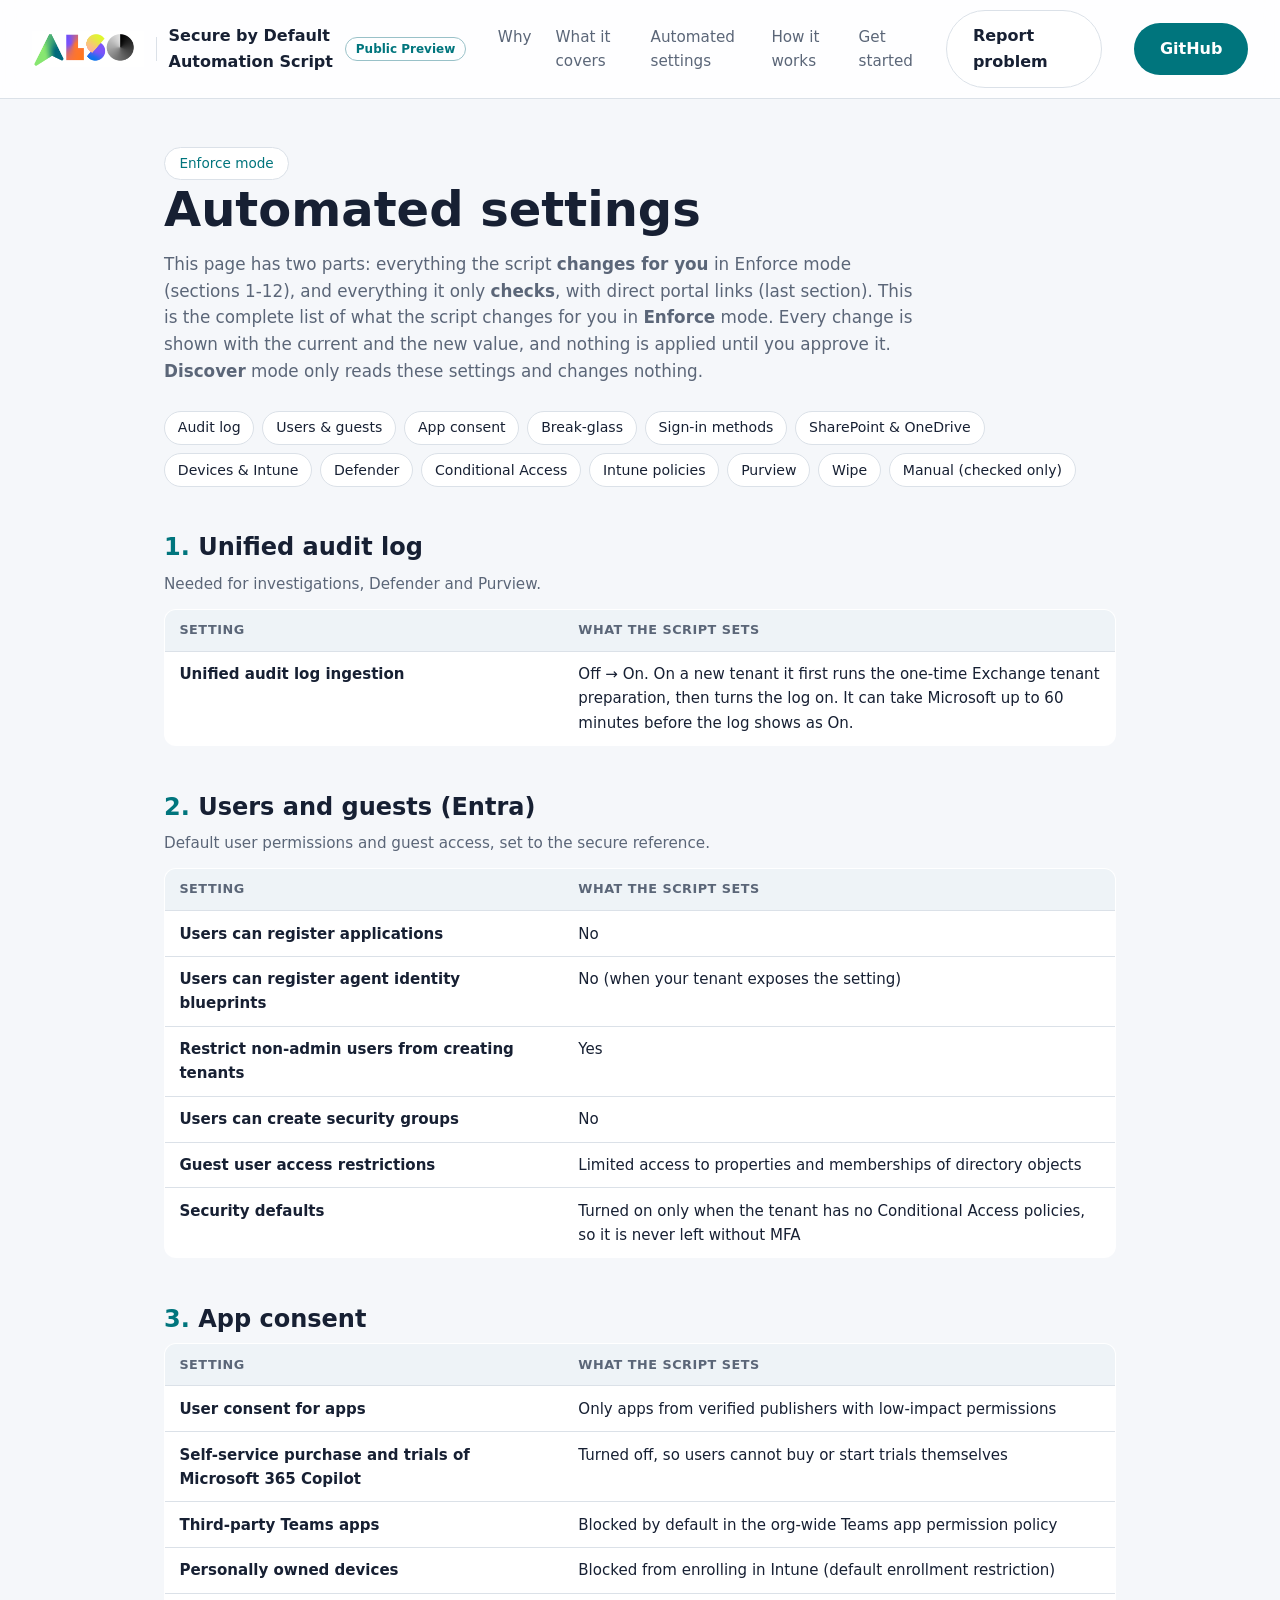
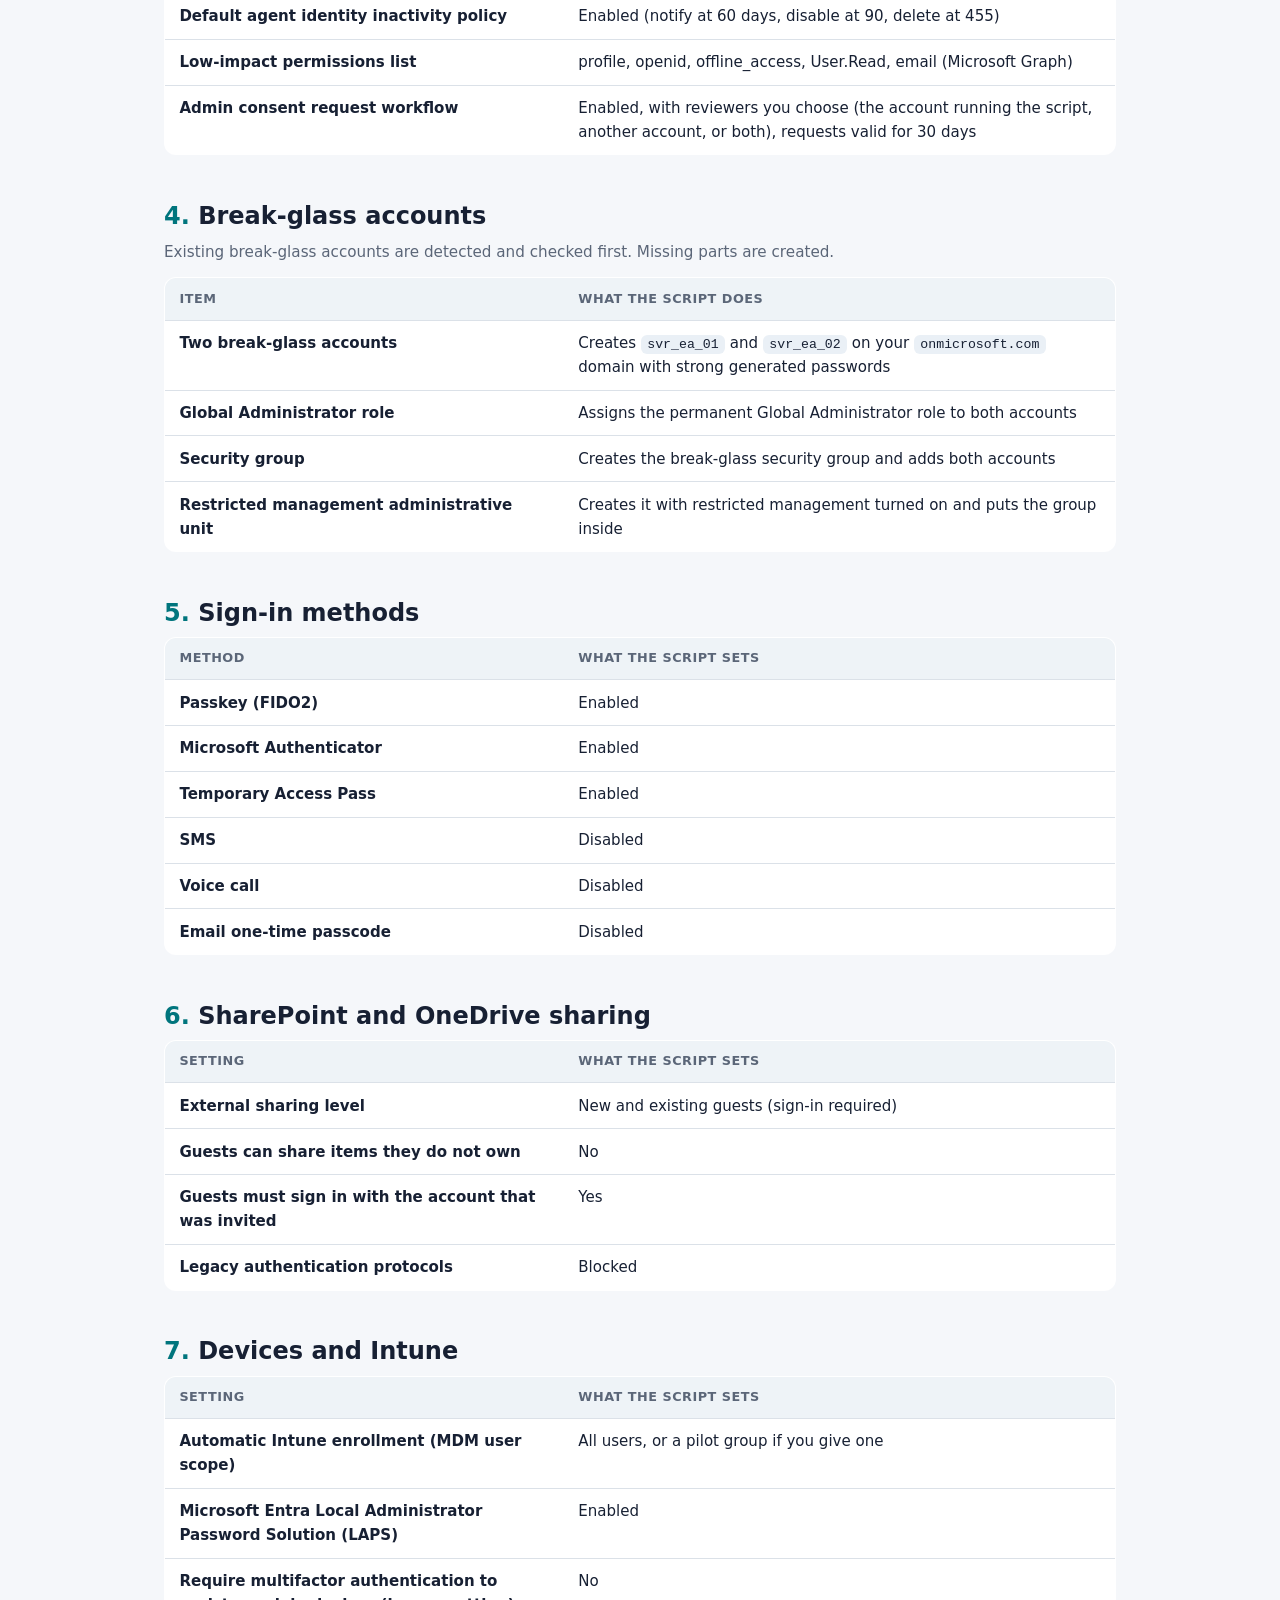
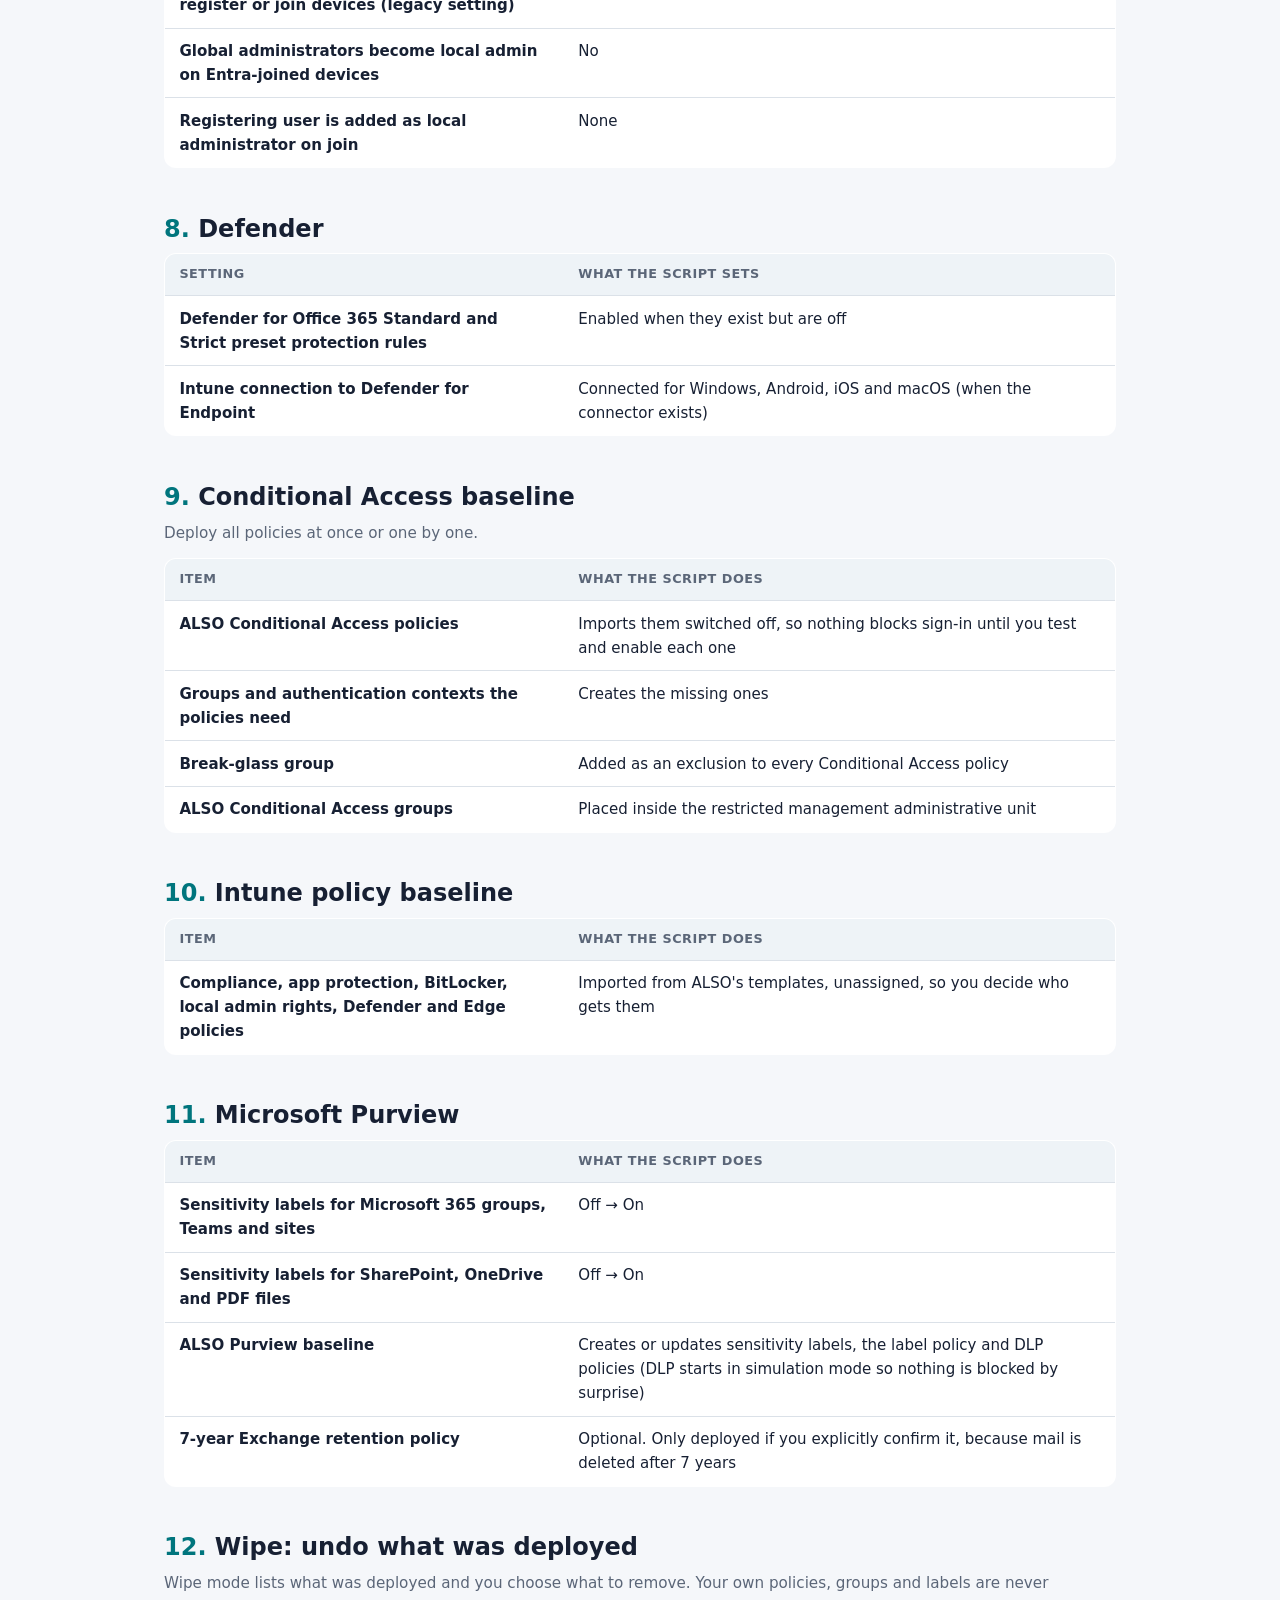
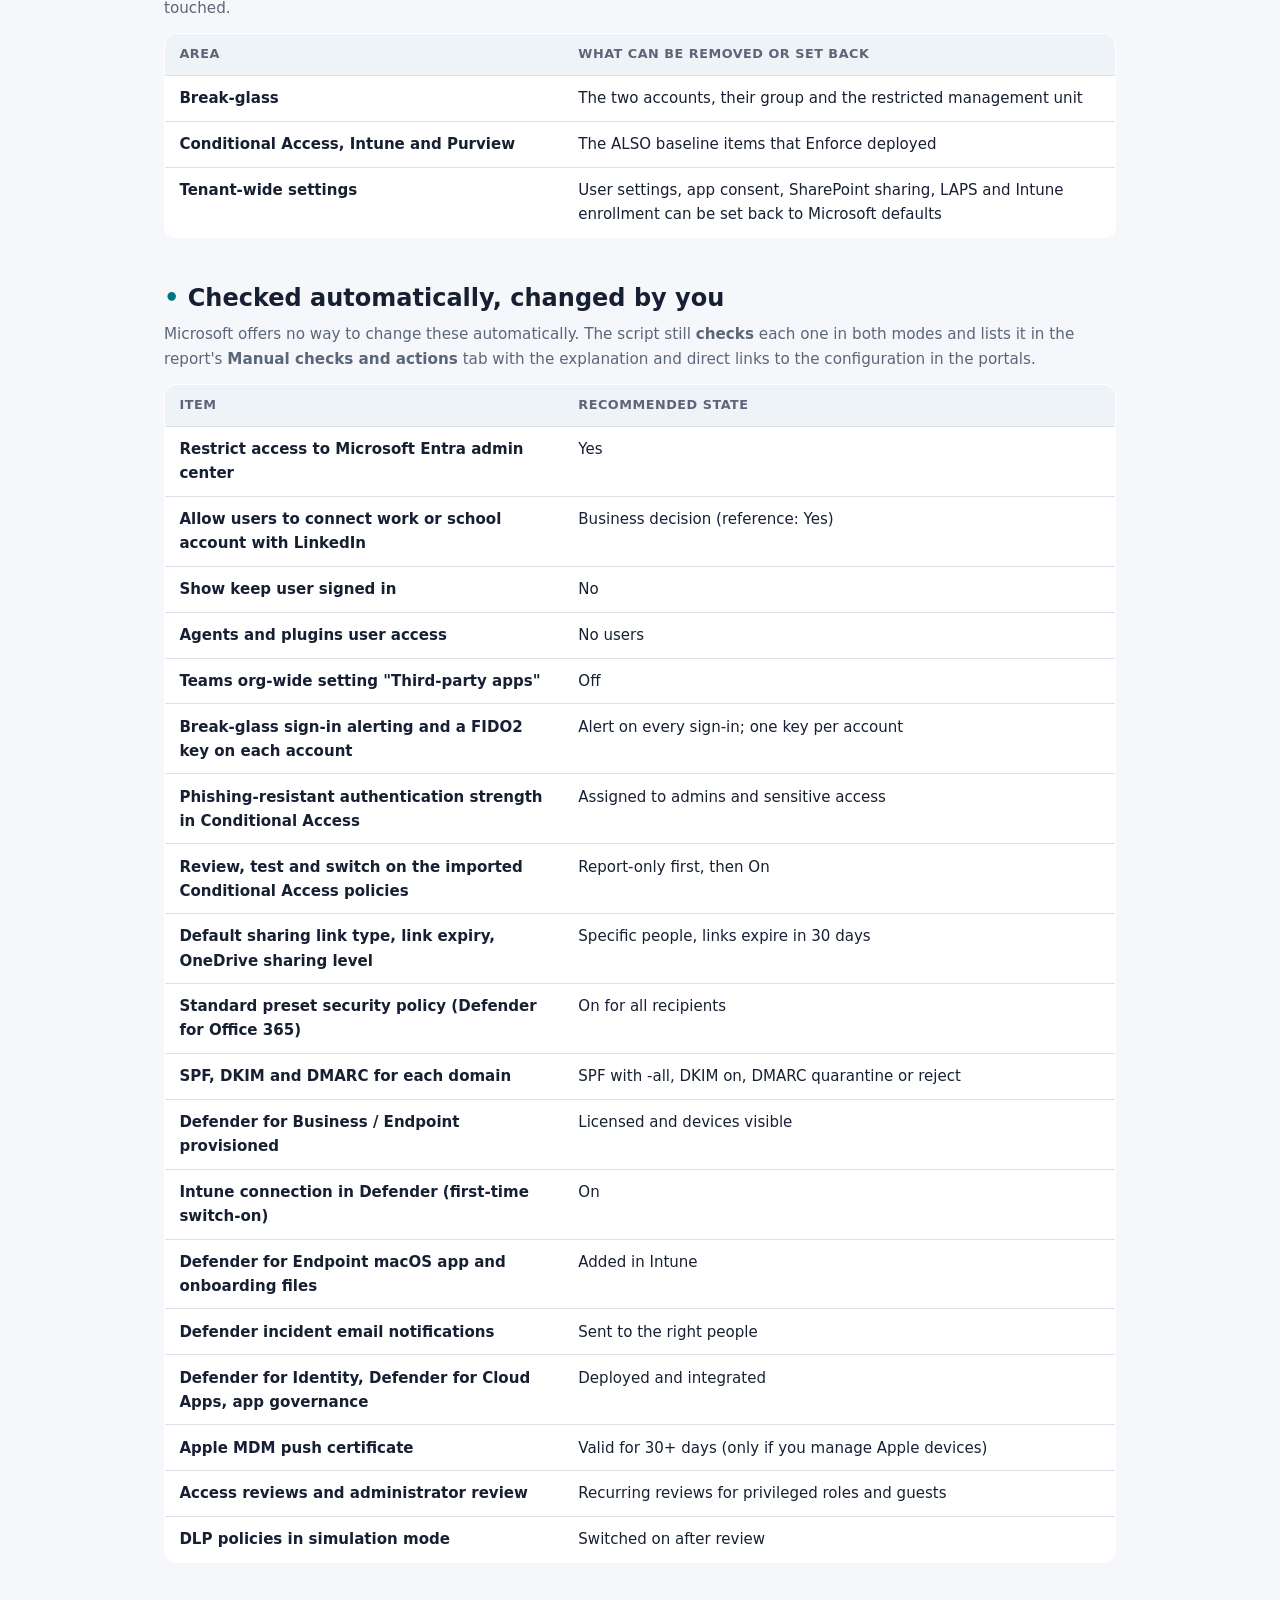
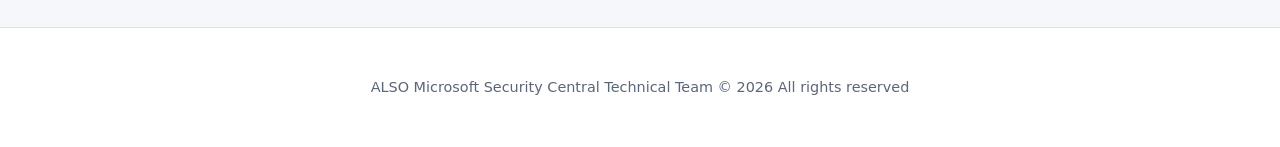
==== docs/automated-settings.html @ 9024fc21 "Add issue templates and Report problem button Co-authored-by: Copilot App <223556219+Copilot@users.n" ====
<!doctype html>
<html lang="en">
<head>
<meta charset="utf-8">
<meta name="viewport" content="width=device-width,initial-scale=1">
<title>Automated settings - ALSO Secure by Default</title>
<meta name="description" content="Every tenant setting that ALSO Secure by Default checks and changes automatically in Enforce mode.">
<link rel="stylesheet" href="style.css">
<style>
.page{max-width:1000px;margin:auto;padding:3rem 1.5rem 4rem}
.page h1{font-size:clamp(2rem,4.5vw,3rem);margin:.2rem 0 .6rem}
.page .lead{color:var(--mute);font-size:1.05rem;max-width:760px}
.toc{display:flex;flex-wrap:wrap;gap:.5rem;margin:1.6rem 0 2.4rem}
.toc a{padding:.3rem .8rem;border:1px solid var(--border);border-radius:999px;background:var(--surface);color:var(--text);font-size:.88rem}
.toc a:hover{border-color:var(--teal);color:var(--teal)}
.page h2{margin:2.6rem 0 .3rem;font-size:1.5rem;scroll-margin-top:90px}
.page h2 span{color:var(--teal)}
.page .note{color:var(--mute);margin:0 0 .8rem;font-size:.95rem}
table.set{width:100%;border-collapse:collapse;background:var(--surface);border:1px solid var(--border);border-radius:12px;overflow:hidden;font-size:.94rem}
table.set th,table.set td{text-align:left;padding:.65rem .9rem;border-bottom:1px solid var(--border);vertical-align:top}
table.set th{background:#eef3f7;font-size:.8rem;text-transform:uppercase;letter-spacing:.04em;color:var(--mute)}
table.set tr:last-child td{border-bottom:0}
table.set td:first-child{font-weight:600;width:42%}
.manual li{margin:.3rem 0}
@media(max-width:700px){table.set td:first-child{width:auto}}
</style>
</head>
<body>
<header>
  <a class="logo" href="index.html" aria-label="ALSO Secure by Default"><img src="also-logo.png" alt="ALSO"><span class="brand-divider"></span><span class="brand-product">Secure by Default Automation Script</span><span class="brand-preview">Public Preview</span></a>
  <nav><a href="index.html#why">Why</a><a href="index.html#covers">What it covers</a><a href="automated-settings.html">Automated settings</a><a href="index.html#how">How it works</a><a href="index.html#start">Get started</a></nav>
  <a class="btn ghost" href="https://github.com/CoC-MS/ALSO-Microsoft-Security-SecureByDefault/issues/new/choose" title="Report a problem on GitHub (sign-in required)">Report problem</a>
  <a class="btn" href="https://github.com/CoC-MS/ALSO-Microsoft-Security-SecureByDefault">GitHub</a>
</header>

<main class="page">
  <span class="pill">Enforce mode</span>
  <h1>Automated settings</h1>
  <p class="lead">This page has two parts: everything the script <b>changes for you</b> in Enforce mode (sections 1-12), and everything it only <b>checks</b>, with direct portal links (last section). This is the complete list of what the script changes for you in <b>Enforce</b> mode. Every change is shown with the current and the new value, and nothing is applied until you approve it. <b>Discover</b> mode only reads these settings and changes nothing.</p>

  <div class="toc">
    <a href="#audit">Audit log</a><a href="#identity">Users &amp; guests</a><a href="#consent">App consent</a><a href="#breakglass">Break-glass</a><a href="#signin">Sign-in methods</a><a href="#sharepoint">SharePoint &amp; OneDrive</a><a href="#devices">Devices &amp; Intune</a><a href="#defender">Defender</a><a href="#ca">Conditional Access</a><a href="#intune">Intune policies</a><a href="#purview">Purview</a><a href="#wipe">Wipe</a><a href="#manual">Manual (checked only)</a>
  </div>

  <h2 id="audit"><span>1.</span> Unified audit log</h2>
  <p class="note">Needed for investigations, Defender and Purview.</p>
  <table class="set"><tr><th>Setting</th><th>What the script sets</th></tr>
    <tr><td>Unified audit log ingestion</td><td>Off &rarr; On. On a new tenant it first runs the one-time Exchange tenant preparation, then turns the log on. It can take Microsoft up to 60 minutes before the log shows as On.</td></tr>
  </table>

  <h2 id="identity"><span>2.</span> Users and guests (Entra)</h2>
  <p class="note">Default user permissions and guest access, set to the secure reference.</p>
  <table class="set"><tr><th>Setting</th><th>What the script sets</th></tr>
    <tr><td>Users can register applications</td><td>No</td></tr>
    <tr><td>Users can register agent identity blueprints</td><td>No (when your tenant exposes the setting)</td></tr>
    <tr><td>Restrict non-admin users from creating tenants</td><td>Yes</td></tr>
    <tr><td>Users can create security groups</td><td>No</td></tr>
    <tr><td>Guest user access restrictions</td><td>Limited access to properties and memberships of directory objects</td></tr>
    <tr><td>Security defaults</td><td>Turned on only when the tenant has no Conditional Access policies, so it is never left without MFA</td></tr>
  </table>

  <h2 id="consent"><span>3.</span> App consent</h2>
  <table class="set"><tr><th>Setting</th><th>What the script sets</th></tr>
    <tr><td>User consent for apps</td><td>Only apps from verified publishers with low-impact permissions</td></tr>
    <tr><td>Self-service purchase and trials of Microsoft 365 Copilot</td><td>Turned off, so users cannot buy or start trials themselves</td></tr>
    <tr><td>Third-party Teams apps</td><td>Blocked by default in the org-wide Teams app permission policy</td></tr>
    <tr><td>Personally owned devices</td><td>Blocked from enrolling in Intune (default enrollment restriction)</td></tr>
    <tr><td>Default agent identity inactivity policy</td><td>Enabled (notify at 60 days, disable at 90, delete at 455)</td></tr>
    <tr><td>Low-impact permissions list</td><td>profile, openid, offline_access, User.Read, email (Microsoft Graph)</td></tr>
    <tr><td>Admin consent request workflow</td><td>Enabled, with reviewers you choose (the account running the script, another account, or both), requests valid for 30 days</td></tr>
  </table>

  <h2 id="breakglass"><span>4.</span> Break-glass accounts</h2>
  <p class="note">Existing break-glass accounts are detected and checked first. Missing parts are created.</p>
  <table class="set"><tr><th>Item</th><th>What the script does</th></tr>
    <tr><td>Two break-glass accounts</td><td>Creates <code>svr_ea_01</code> and <code>svr_ea_02</code> on your <code>onmicrosoft.com</code> domain with strong generated passwords</td></tr>
    <tr><td>Global Administrator role</td><td>Assigns the permanent Global Administrator role to both accounts</td></tr>
    <tr><td>Security group</td><td>Creates the break-glass security group and adds both accounts</td></tr>
    <tr><td>Restricted management administrative unit</td><td>Creates it with restricted management turned on and puts the group inside</td></tr>
  </table>

  <h2 id="signin"><span>5.</span> Sign-in methods</h2>
  <table class="set"><tr><th>Method</th><th>What the script sets</th></tr>
    <tr><td>Passkey (FIDO2)</td><td>Enabled</td></tr>
    <tr><td>Microsoft Authenticator</td><td>Enabled</td></tr>
    <tr><td>Temporary Access Pass</td><td>Enabled</td></tr>
    <tr><td>SMS</td><td>Disabled</td></tr>
    <tr><td>Voice call</td><td>Disabled</td></tr>
    <tr><td>Email one-time passcode</td><td>Disabled</td></tr>
  </table>

  <h2 id="sharepoint"><span>6.</span> SharePoint and OneDrive sharing</h2>
  <table class="set"><tr><th>Setting</th><th>What the script sets</th></tr>
    <tr><td>External sharing level</td><td>New and existing guests (sign-in required)</td></tr>
    <tr><td>Guests can share items they do not own</td><td>No</td></tr>
    <tr><td>Guests must sign in with the account that was invited</td><td>Yes</td></tr>
    <tr><td>Legacy authentication protocols</td><td>Blocked</td></tr>
  </table>

  <h2 id="devices"><span>7.</span> Devices and Intune</h2>
  <table class="set"><tr><th>Setting</th><th>What the script sets</th></tr>
    <tr><td>Automatic Intune enrollment (MDM user scope)</td><td>All users, or a pilot group if you give one</td></tr>
    <tr><td>Microsoft Entra Local Administrator Password Solution (LAPS)</td><td>Enabled</td></tr>
    <tr><td>Require multifactor authentication to register or join devices (legacy setting)</td><td>No</td></tr>
    <tr><td>Global administrators become local admin on Entra-joined devices</td><td>No</td></tr>
    <tr><td>Registering user is added as local administrator on join</td><td>None</td></tr>
  </table>

  <h2 id="defender"><span>8.</span> Defender</h2>
  <table class="set"><tr><th>Setting</th><th>What the script sets</th></tr>
    <tr><td>Defender for Office 365 Standard and Strict preset protection rules</td><td>Enabled when they exist but are off</td></tr>
    <tr><td>Intune connection to Defender for Endpoint</td><td>Connected for Windows, Android, iOS and macOS (when the connector exists)</td></tr>
  </table>

  <h2 id="ca"><span>9.</span> Conditional Access baseline</h2>
  <p class="note">Deploy all policies at once or one by one.</p>
  <table class="set"><tr><th>Item</th><th>What the script does</th></tr>
    <tr><td>ALSO Conditional Access policies</td><td>Imports them switched off, so nothing blocks sign-in until you test and enable each one</td></tr>
    <tr><td>Groups and authentication contexts the policies need</td><td>Creates the missing ones</td></tr>
    <tr><td>Break-glass group</td><td>Added as an exclusion to every Conditional Access policy</td></tr>
    <tr><td>ALSO Conditional Access groups</td><td>Placed inside the restricted management administrative unit</td></tr>
  </table>

  <h2 id="intune"><span>10.</span> Intune policy baseline</h2>
  <table class="set"><tr><th>Item</th><th>What the script does</th></tr>
    <tr><td>Compliance, app protection, BitLocker, local admin rights, Defender and Edge policies</td><td>Imported from ALSO's templates, unassigned, so you decide who gets them</td></tr>
  </table>

  <h2 id="purview"><span>11.</span> Microsoft Purview</h2>
  <table class="set"><tr><th>Item</th><th>What the script does</th></tr>
    <tr><td>Sensitivity labels for Microsoft 365 groups, Teams and sites</td><td>Off &rarr; On</td></tr>
    <tr><td>Sensitivity labels for SharePoint, OneDrive and PDF files</td><td>Off &rarr; On</td></tr>
    <tr><td>ALSO Purview baseline</td><td>Creates or updates sensitivity labels, the label policy and DLP policies (DLP starts in simulation mode so nothing is blocked by surprise)</td></tr>
    <tr><td>7-year Exchange retention policy</td><td>Optional. Only deployed if you explicitly confirm it, because mail is deleted after 7 years</td></tr>
  </table>

  <h2 id="wipe"><span>12.</span> Wipe: undo what was deployed</h2>
  <p class="note">Wipe mode lists what was deployed and you choose what to remove. Your own policies, groups and labels are never touched.</p>
  <table class="set"><tr><th>Area</th><th>What can be removed or set back</th></tr>
    <tr><td>Break-glass</td><td>The two accounts, their group and the restricted management unit</td></tr>
    <tr><td>Conditional Access, Intune and Purview</td><td>The ALSO baseline items that Enforce deployed</td></tr>
    <tr><td>Tenant-wide settings</td><td>User settings, app consent, SharePoint sharing, LAPS and Intune enrollment can be set back to Microsoft defaults</td></tr>
  </table>

  <h2 id="manual"><span>&bull;</span> Checked automatically, changed by you</h2>
  <p class="note">Microsoft offers no way to change these automatically. The script still <b>checks</b> each one in both modes and lists it in the report's <b>Manual checks and actions</b> tab with the explanation and direct links to the configuration in the portals.</p>
  <table class="set"><tr><th>Item</th><th>Recommended state</th></tr>
    <tr><td>Restrict access to Microsoft Entra admin center</td><td>Yes</td></tr>
    <tr><td>Allow users to connect work or school account with LinkedIn</td><td>Business decision (reference: Yes)</td></tr>
    <tr><td>Show keep user signed in</td><td>No</td></tr>
    <tr><td>Agents and plugins user access</td><td>No users</td></tr>
    <tr><td>Teams org-wide setting "Third-party apps"</td><td>Off</td></tr>
    <tr><td>Break-glass sign-in alerting and a FIDO2 key on each account</td><td>Alert on every sign-in; one key per account</td></tr>
    <tr><td>Phishing-resistant authentication strength in Conditional Access</td><td>Assigned to admins and sensitive access</td></tr>
    <tr><td>Review, test and switch on the imported Conditional Access policies</td><td>Report-only first, then On</td></tr>
    <tr><td>Default sharing link type, link expiry, OneDrive sharing level</td><td>Specific people, links expire in 30 days</td></tr>
    <tr><td>Standard preset security policy (Defender for Office 365)</td><td>On for all recipients</td></tr>
    <tr><td>SPF, DKIM and DMARC for each domain</td><td>SPF with -all, DKIM on, DMARC quarantine or reject</td></tr>
    <tr><td>Defender for Business / Endpoint provisioned</td><td>Licensed and devices visible</td></tr>
    <tr><td>Intune connection in Defender (first-time switch-on)</td><td>On</td></tr>
    <tr><td>Defender for Endpoint macOS app and onboarding files</td><td>Added in Intune</td></tr>
    <tr><td>Defender incident email notifications</td><td>Sent to the right people</td></tr>
    <tr><td>Defender for Identity, Defender for Cloud Apps, app governance</td><td>Deployed and integrated</td></tr>
    <tr><td>Apple MDM push certificate</td><td>Valid for 30+ days (only if you manage Apple devices)</td></tr>
    <tr><td>Access reviews and administrator review</td><td>Recurring reviews for privileged roles and guests</td></tr>
    <tr><td>DLP policies in simulation mode</td><td>Switched on after review</td></tr>
  </table></main>
<footer>ALSO Microsoft Security Central Technical Team &copy; 2026 All rights reserved</footer>
</body>
</html>
---- docs/style.css ----
:root{--bg:#f5f7fa;--surface:#fff;--border:#dbe1e8;--text:#172033;--mute:#5b6678;--blue:#0284c7;--violet:#7c4dff;--orange:#ff7a1a;--green:#4ade80;--teal:#0f766e}
*{box-sizing:border-box}html{scroll-behavior:smooth}
body{margin:0;font-family:"Segoe UI",system-ui,-apple-system,BlinkMacSystemFont,sans-serif;background:var(--bg);color:var(--text);line-height:1.6;overflow-x:hidden}
a{color:var(--blue);text-decoration:none}
code{background:#eaf0f6;padding:.1rem .4rem;border-radius:6px;font-size:.88em}
.bg{position:fixed;inset:0;z-index:-1;background:var(--bg)}



@keyframes float{50%{transform:translateY(-40px) translateX(20px)}}
header{position:sticky;top:0;z-index:10;display:flex;align-items:center;gap:2rem;padding:.6rem 2rem;backdrop-filter:blur(14px);background:#ffffffd9;border-bottom:1px solid var(--border)}
.logo{display:flex;align-items:center}.logo img{height:44px;display:block;transition:transform .3s}.logo:hover img{transform:scale(1.06) rotate(-2deg)}
nav{margin-left:auto;display:flex;gap:1.5rem;font-size:.95rem}nav a{color:var(--mute);transition:.2s}nav a:hover{color:var(--text)}
.btn{display:inline-block;padding:.8rem 1.6rem;border-radius:999px;font-weight:600;color:#fff;background:var(--blue);box-shadow:0 2px 8px #17203322;transition:.25s}
.btn:hover{transform:translateY(-3px);box-shadow:0 14px 36px #ff7a1a55}
.btn.ghost{background:var(--surface);color:var(--text);border:1px solid var(--border);box-shadow:none}
.hero{text-align:center;padding:6rem 1.5rem 4rem;max-width:960px;margin:auto}
.pill{display:inline-block;padding:.3rem .9rem;border:1px solid var(--border);border-radius:999px;color:var(--teal);font-size:.85rem;background:var(--surface)}
h1{font-size:clamp(2.4rem,6vw,4.6rem);line-height:1.05;margin:1.2rem 0}
.grad{color:var(--blue)}
@keyframes shift{to{background-position:250%}}
.hero p{color:var(--mute);font-size:1.15rem;max-width:760px;margin:0 auto 2rem}
.cta{display:flex;gap:1rem;justify-content:center;flex-wrap:wrap}
.term{max-width:780px;margin:3rem auto 0;text-align:left;background:#0f172a;border-radius:14px;box-shadow:0 30px 70px #17203340;overflow:hidden;color:#e2e8f0}
.term .bar{display:flex;gap:6px;padding:.7rem 1rem;background:#1e293b}.term .bar i{width:11px;height:11px;border-radius:50%;background:#ff5f57}.term .bar i:nth-child(2){background:#febc2e}.term .bar i:nth-child(3){background:#28c840}
.term pre{margin:0;padding:1.2rem 1.4rem;font:.9rem/1.7 Consolas,monospace;overflow-x:auto}
.c{color:#7b8aa8}.g{color:#4ade80}.y{color:#fbbf24}.b{color:#38bdf8}
section{max-width:1180px;margin:auto;padding:4rem 1.5rem}
h2{font-size:2.2rem;margin:0 0 .5rem}.sub{color:var(--mute);margin-bottom:2.5rem;max-width:720px}
.stats{display:grid;grid-template-columns:repeat(auto-fit,minmax(170px,1fr));gap:1rem;margin-top:3rem}
.stat{padding:1.3rem;border:1px solid var(--border);border-radius:16px;background:var(--surface);text-align:center;box-shadow:0 2px 10px #17203308}.stat b{display:block;font-size:2.1rem;color:var(--text)}.stat span{color:var(--mute);font-size:.9rem}
.grid{display:grid;grid-template-columns:repeat(auto-fill,minmax(280px,1fr));gap:1.2rem}
.card{padding:1.5rem;border:1px solid var(--border);border-radius:18px;background:var(--surface);transition:.3s;position:relative;overflow:hidden;box-shadow:0 2px 10px #17203308}
.card::before{content:"";position:absolute;left:0;right:0;top:0;height:4px;background:var(--blue);transform:scaleX(0);transform-origin:left;transition:.4s}
.card:hover{transform:translateY(-6px);box-shadow:0 18px 40px #7c4dff22}.card:hover::before{transform:scaleX(1)}
.card .ic{font-size:1.8rem}.card h3{margin:.6rem 0 .3rem}.card p{margin:0;color:var(--mute);font-size:.95rem}
.tag{display:inline-block;margin:.8rem .3rem 0 0;font-size:.75rem;padding:.15rem .6rem;border-radius:999px;border:1px solid var(--border);color:var(--mute)}
.tag.man{color:#7a4b00;background:#fff8e8;border-color:#f3dc9a}
.timeline{display:grid;grid-template-columns:repeat(auto-fit,minmax(240px,1fr));gap:1.5rem;counter-reset:s}
.step{padding:1.6rem;border-left:4px solid var(--violet);background:var(--surface);border-radius:0 16px 16px 0;box-shadow:0 2px 10px #17203308}
.step:nth-child(2){border-color:var(--blue)}.step:nth-child(3){border-color:var(--green)}.step:nth-child(4){border-color:var(--orange)}
.step::before{counter-increment:s;content:"0" counter(s);font-size:2rem;font-weight:800;color:var(--violet);display:block}
.step h3{margin:.2rem 0}.step p{color:var(--mute);margin:0}
pre.code{background:#0f172a;color:#e2e8f0;border-radius:14px;padding:1.2rem;overflow-x:auto;font:.9rem Consolas,monospace;box-shadow:0 20px 50px #17203330}
footer{text-align:center;color:var(--mute);padding:3rem 1rem;border-top:1px solid var(--border);font-size:.9rem;background:var(--surface)}
.reveal{opacity:0;transform:translateY(24px);transition:.7s}.reveal.in{opacity:1;transform:none}
@media(max-width:700px){nav{display:none}header{padding:.6rem 1rem}}
@media(prefers-reduced-motion:reduce){*{animation:none!important;transition:none!important}.reveal{opacity:1;transform:none}}


.logo{display:flex;align-items:center}.logo img{height:2rem;width:auto}.brand-divider{width:1px;height:1.5rem;margin:0 .75rem;background:var(--border)}.brand-product{font-size:.95rem;font-weight:600;color:var(--text)}.brand-preview{margin-left:.5rem;padding:.2rem .45rem;border:1px solid #0284c74d;border-radius:999px;color:var(--blue);font-size:.7rem;font-weight:700;line-height:1.2;white-space:nowrap}
.next-box{text-align:center;padding:2.5rem 1.5rem;border:1px solid var(--border);border-radius:16px;background:var(--surface)}.next-box p{max-width:640px;margin:.5rem auto 1.5rem;color:var(--mute)}
@media(max-width:700px){.brand-product{display:none}}

header{min-height:4.5rem}.logo img{height:auto;width:7rem}.brand-product{font-size:1rem;font-weight:700}.brand-preview{border-color:color-mix(in srgb,#00757d 30%,#dbe1e8);color:#00757d;border-width:1.5px;padding:.25rem .6rem;font-size:.75rem}

.flow{display:flex;align-items:stretch;justify-content:center;gap:1rem;flex-wrap:wrap}
.flow-step{flex:1 1 240px;max-width:320px;padding:1.5rem;background:var(--surface);border:1px solid var(--border);border-radius:16px;text-align:left}
.flow-step .n{display:inline-flex;width:2rem;height:2rem;align-items:center;justify-content:center;border-radius:50%;background:var(--teal);color:#fff;font-weight:700}
.flow-step h3{margin:.6rem 0 .3rem}.flow-step p{margin:0;color:var(--mute);font-size:.95rem}
.flow-arrow{align-self:center;font-size:1.8rem;color:var(--mute)}
.videos{display:grid;grid-template-columns:repeat(auto-fit,minmax(320px,1fr));gap:1.5rem}
.videos figure{margin:0}.videos video{width:100%;border-radius:14px;border:1px solid var(--border);background:#0f172a;box-shadow:0 12px 30px #0f172a22}
.videos figcaption{color:var(--mute);font-size:.9rem;margin-top:.6rem;text-align:center}
/* clean single-accent theme */
:root{--blue:#00757d;--violet:#00757d;--orange:#00757d;--green:#00757d;--teal:#00757d}
a{color:#00757d}
*{box-shadow:none!important;text-shadow:none!important}
.btn{background:#00757d;color:#fff!important}.btn:hover{transform:none;background:#005f66}
.btn.ghost{background:var(--surface);color:var(--text)!important}.btn.ghost:hover{background:#eef2f5}
.card:hover{transform:none;border-color:#00757d}.card::before{display:none}
.card .ic{filter:grayscale(1);opacity:.75}
.grad{color:inherit}
.step,.step:nth-child(n){border-color:#00757d}.step::before{color:#00757d}
.tag,.tag.man{color:var(--mute);background:#f5f7fa;border-color:var(--border)}
.term .bar i,.term .bar i:nth-child(n){background:#475569}
.term,pre.code,.videos video{background:#0f172a}
.brand-preview{color:#00757d}
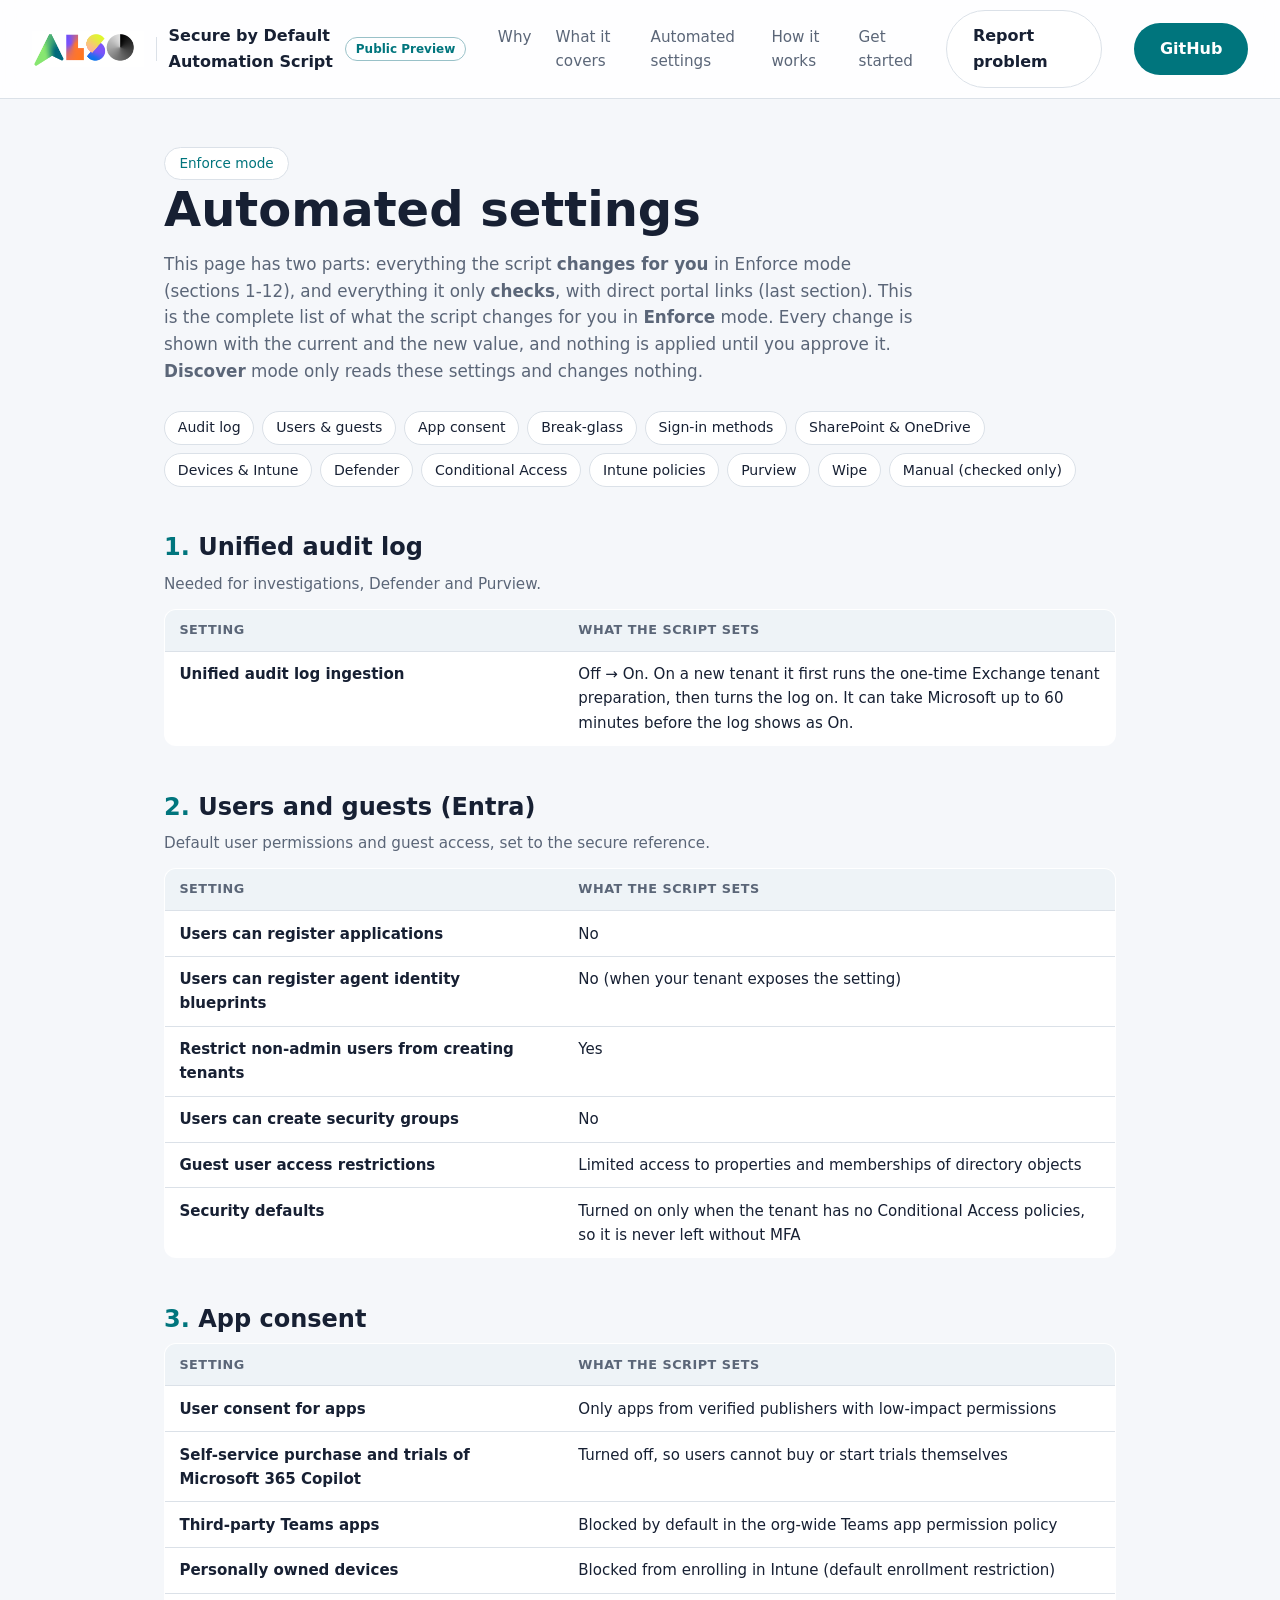
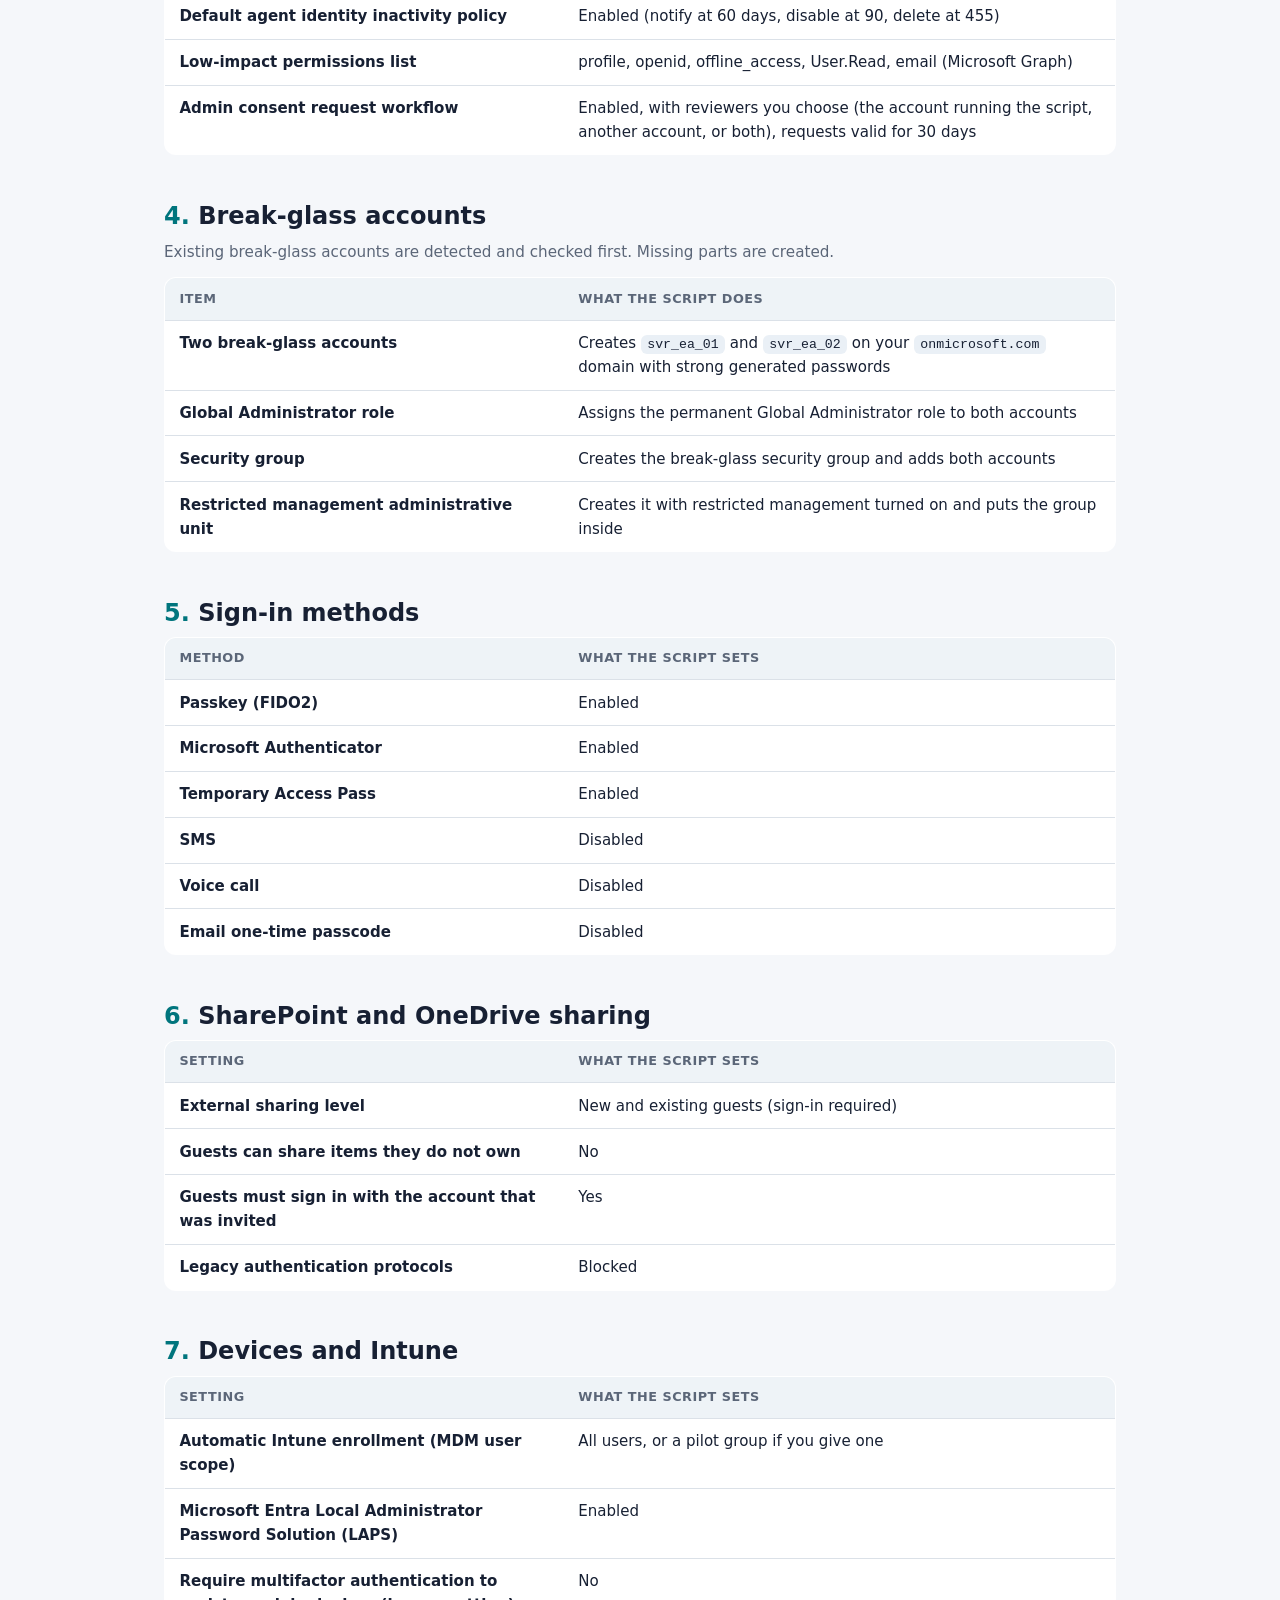
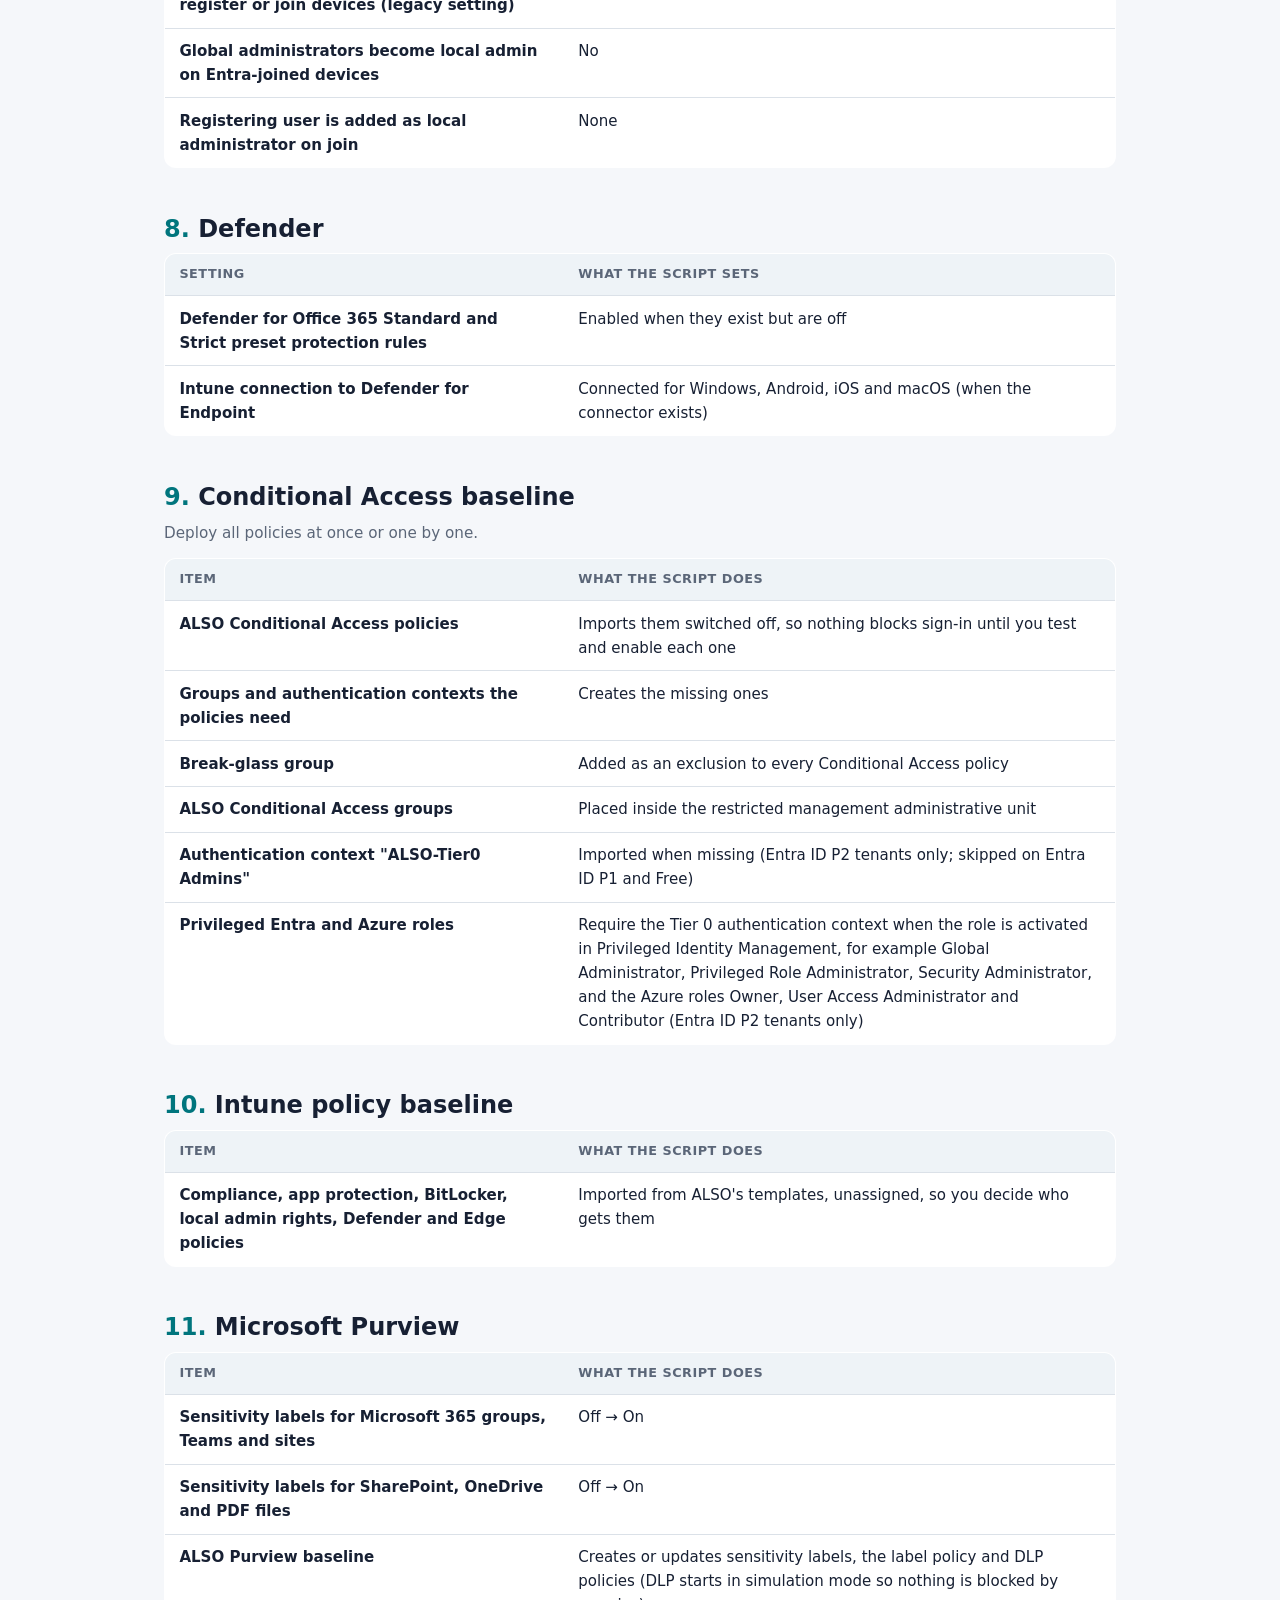
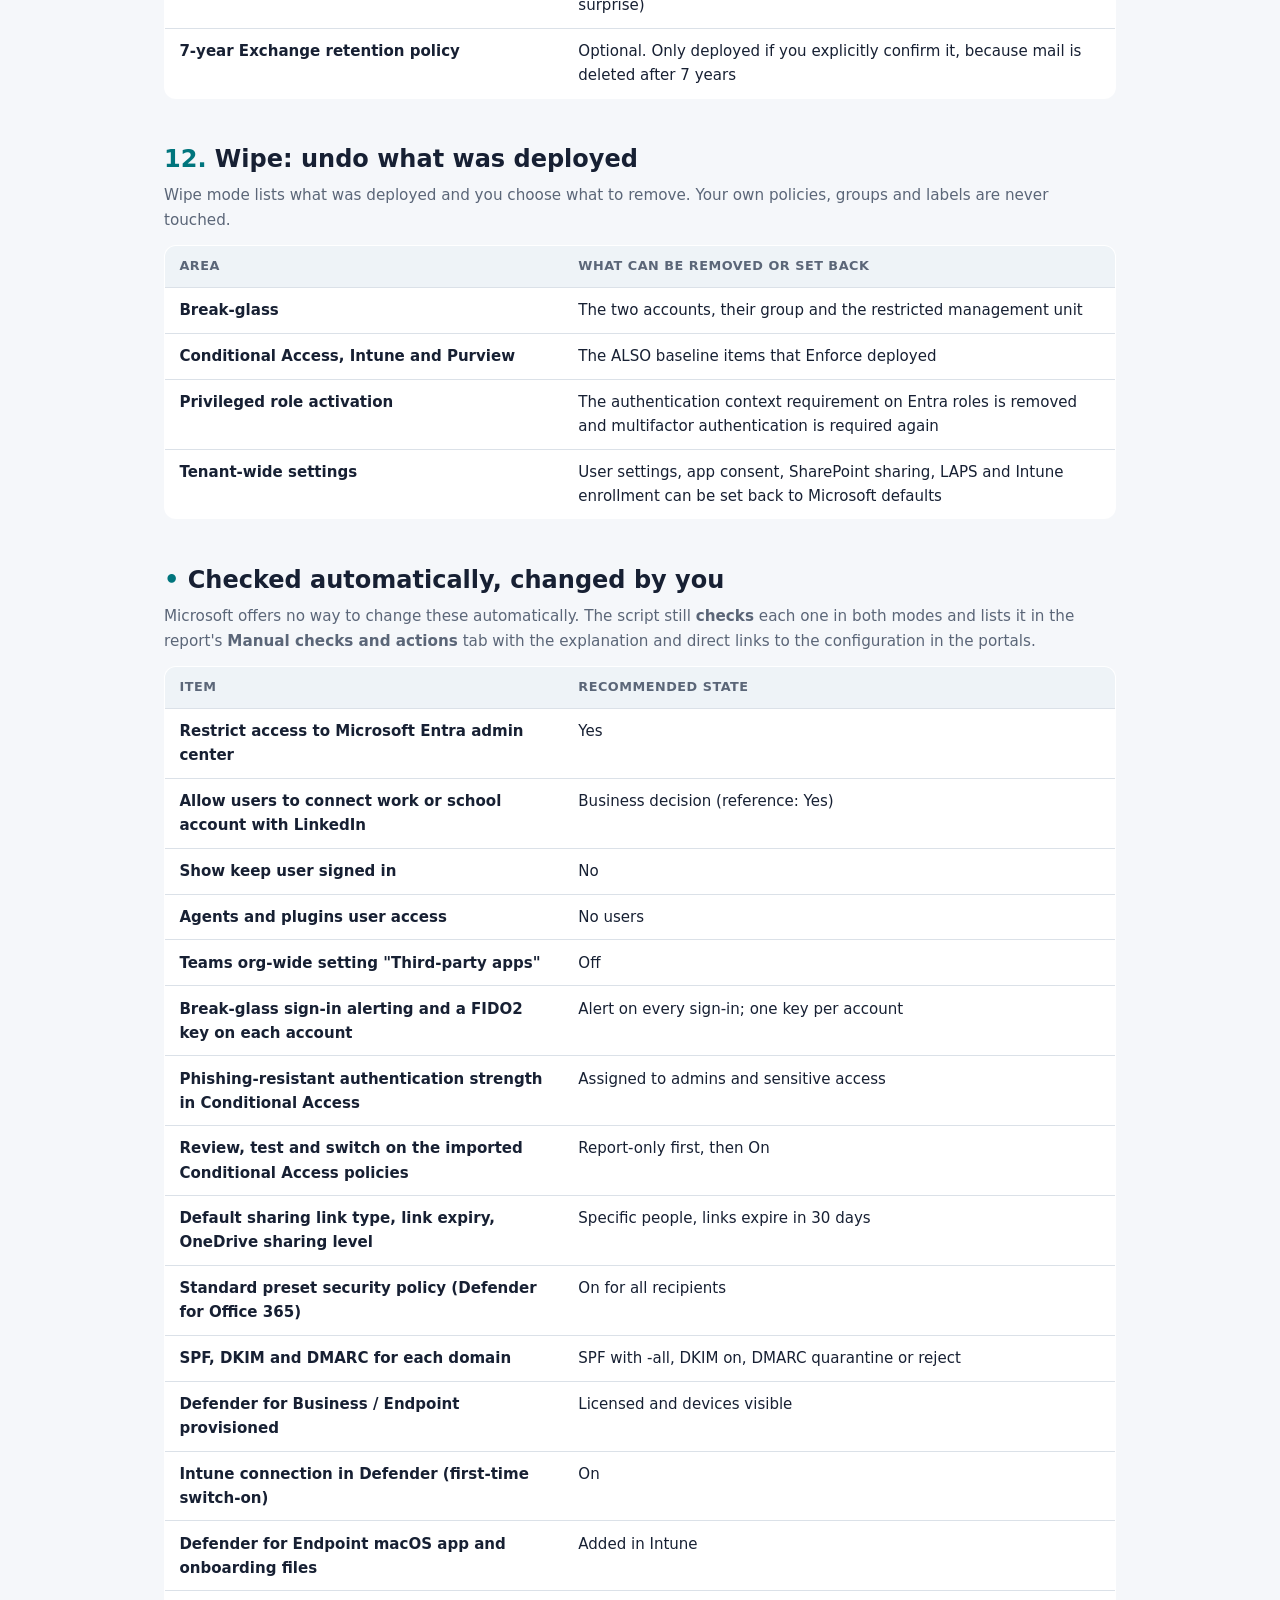
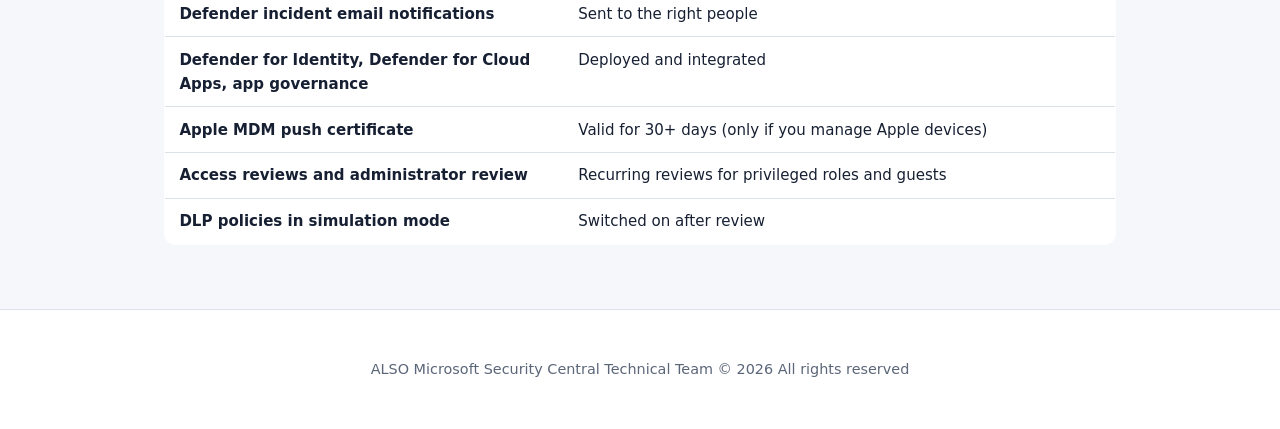
==== commit d9764fc9: "Auth context on PIM activation for privileged Entra and Azure roles (P2 only); site updated Co-autho" ====
--- a/docs/automated-settings.html
+++ b/docs/automated-settings.html
@@ -119,6 +119,8 @@
     <tr><td>Groups and authentication contexts the policies need</td><td>Creates the missing ones</td></tr>
     <tr><td>Break-glass group</td><td>Added as an exclusion to every Conditional Access policy</td></tr>
     <tr><td>ALSO Conditional Access groups</td><td>Placed inside the restricted management administrative unit</td></tr>
+    <tr><td>Authentication context &quot;ALSO-Tier0 Admins&quot;</td><td>Imported when missing (Entra ID P2 tenants only; skipped on Entra ID P1 and Free)</td></tr>
+    <tr><td>Privileged Entra and Azure roles</td><td>Require the Tier 0 authentication context when the role is activated in Privileged Identity Management, for example Global Administrator, Privileged Role Administrator, Security Administrator, and the Azure roles Owner, User Access Administrator and Contributor (Entra ID P2 tenants only)</td></tr>
   </table>
 
   <h2 id="intune"><span>10.</span> Intune policy baseline</h2>
@@ -139,6 +141,7 @@
   <table class="set"><tr><th>Area</th><th>What can be removed or set back</th></tr>
     <tr><td>Break-glass</td><td>The two accounts, their group and the restricted management unit</td></tr>
     <tr><td>Conditional Access, Intune and Purview</td><td>The ALSO baseline items that Enforce deployed</td></tr>
+    <tr><td>Privileged role activation</td><td>The authentication context requirement on Entra roles is removed and multifactor authentication is required again</td></tr>
     <tr><td>Tenant-wide settings</td><td>User settings, app consent, SharePoint sharing, LAPS and Intune enrollment can be set back to Microsoft defaults</td></tr>
   </table>
 
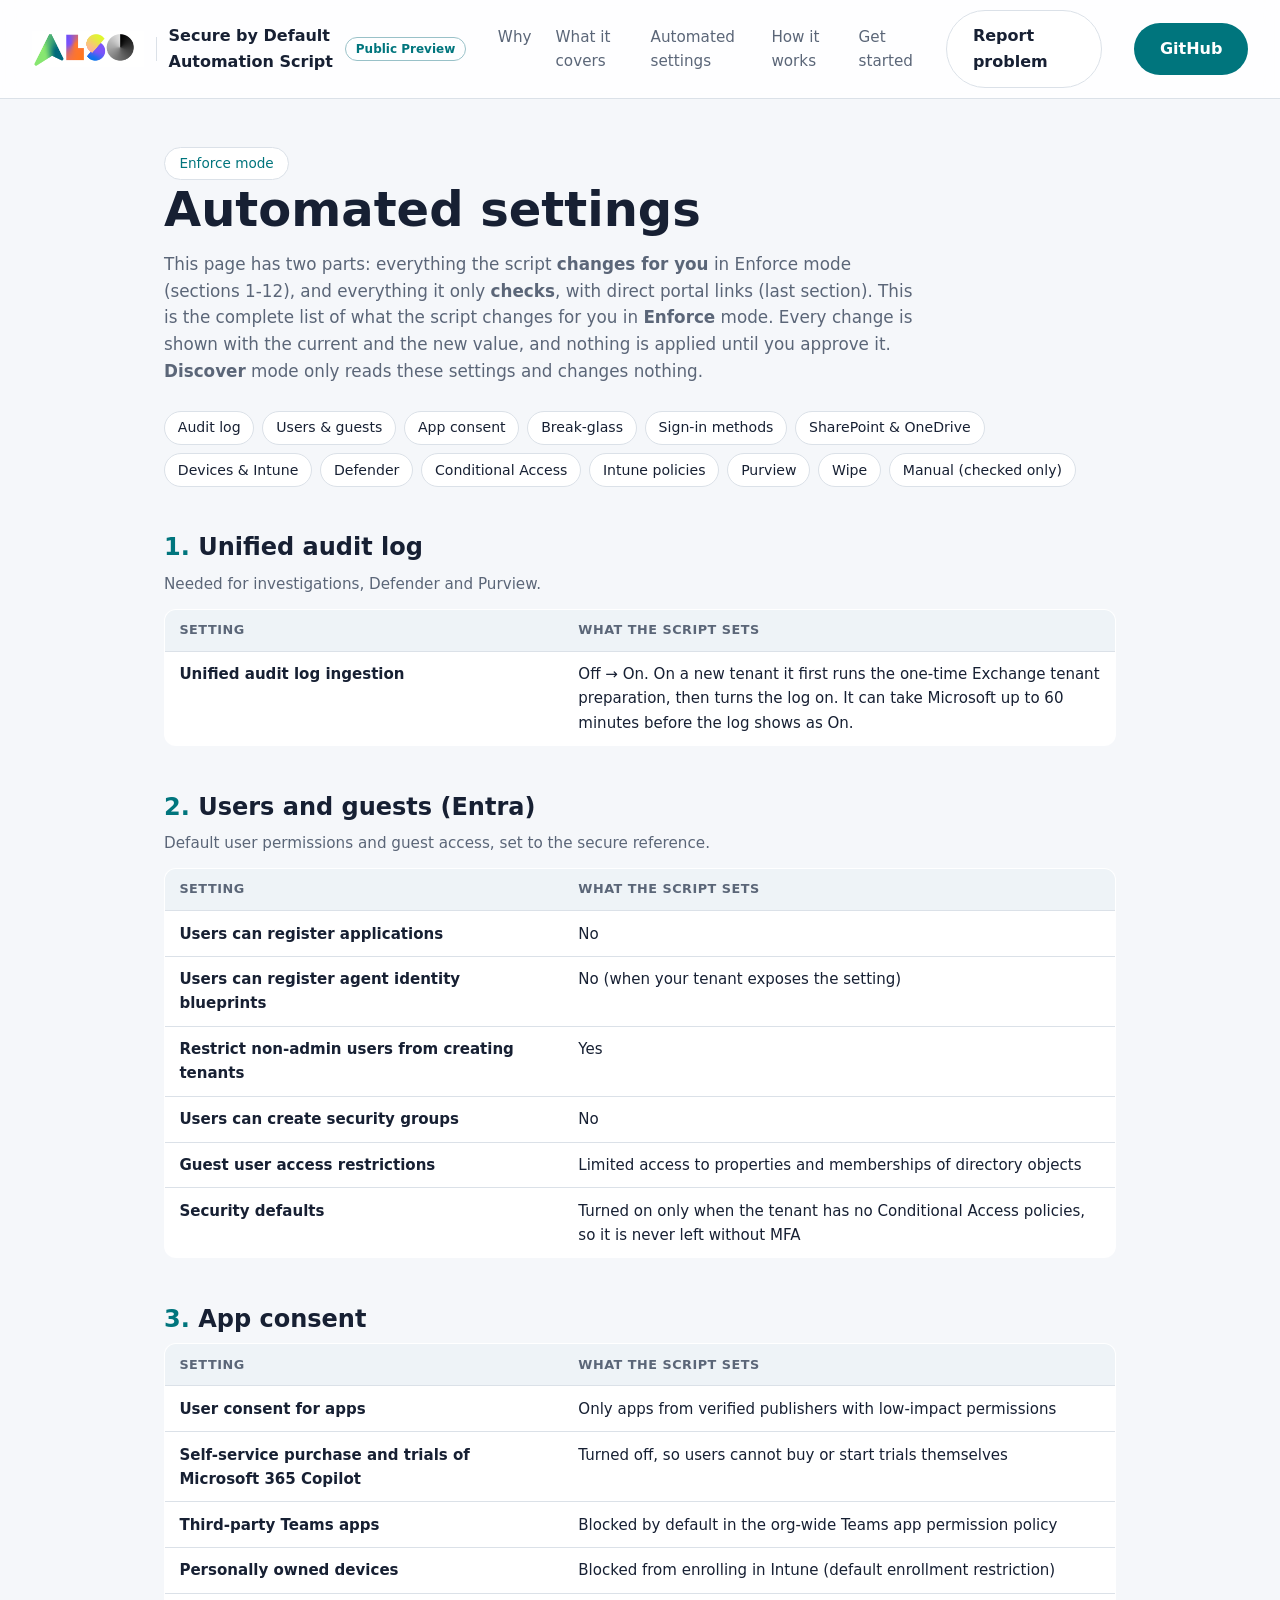
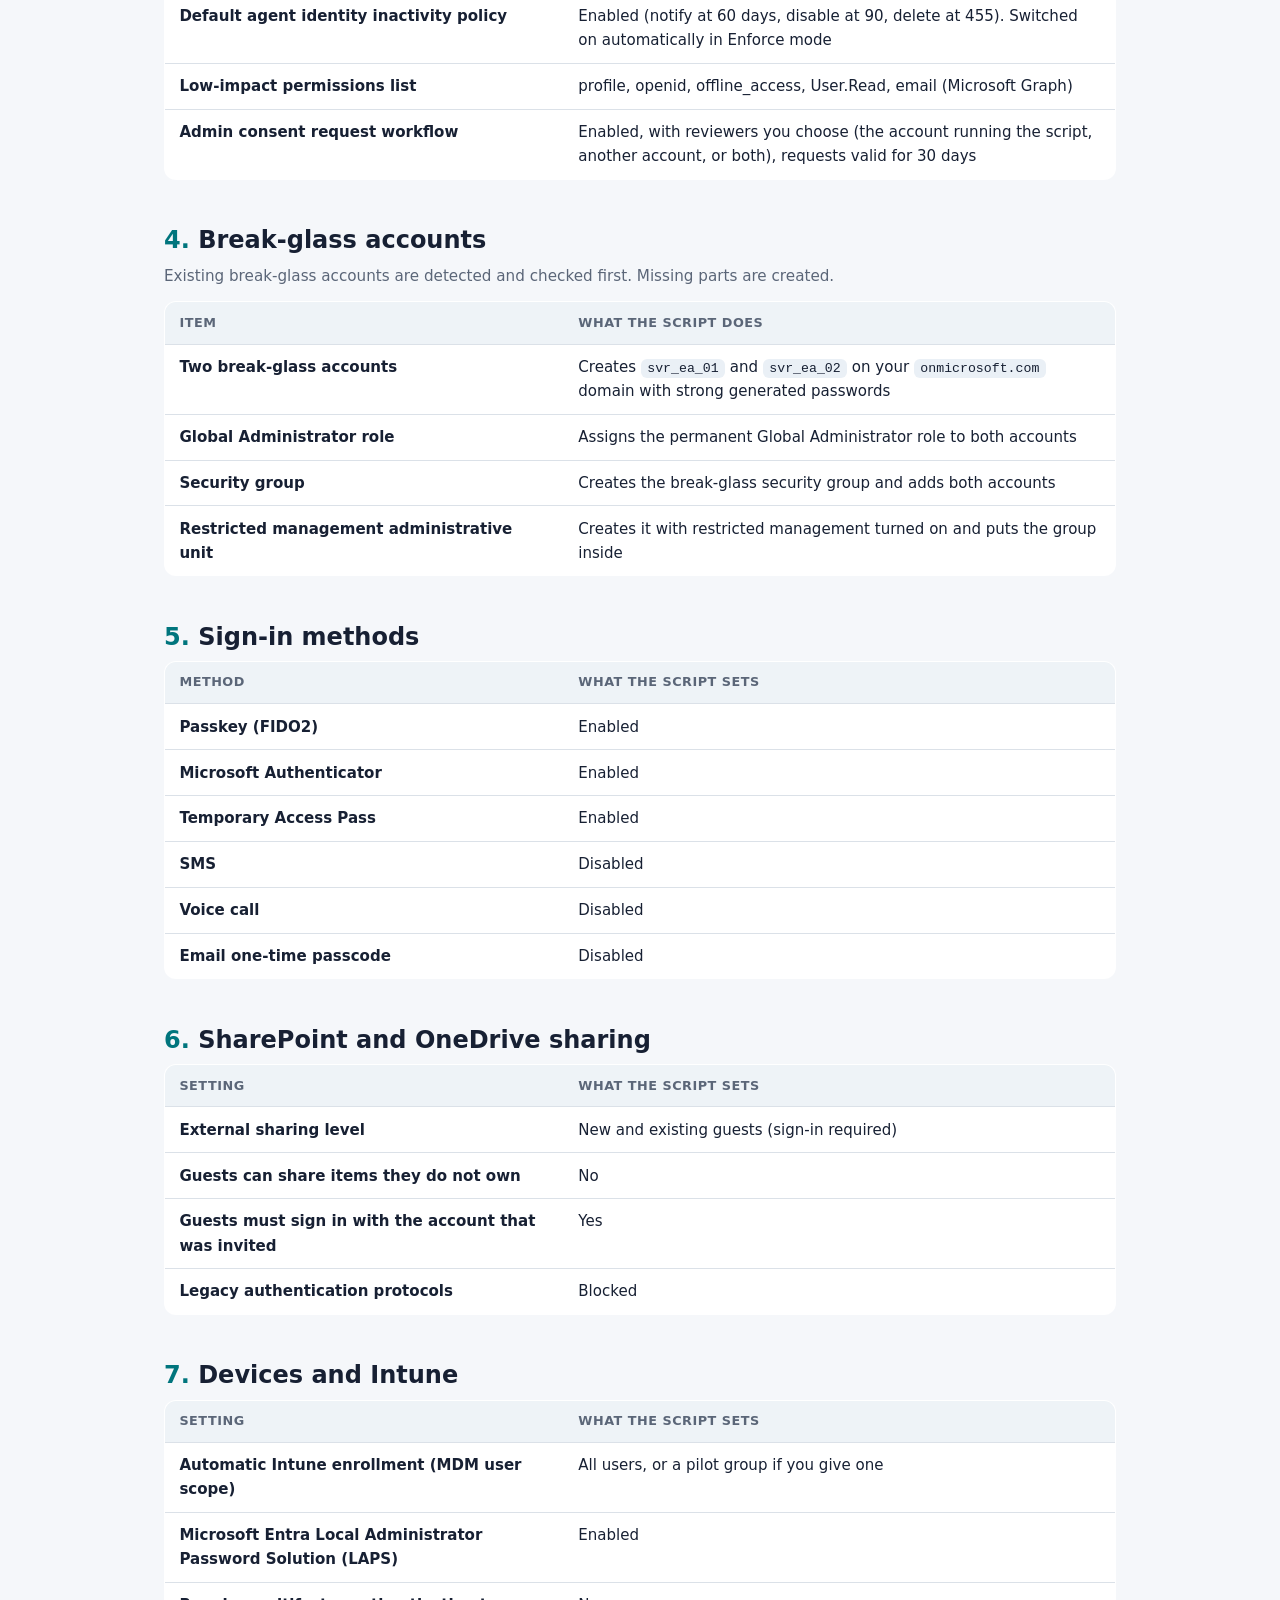
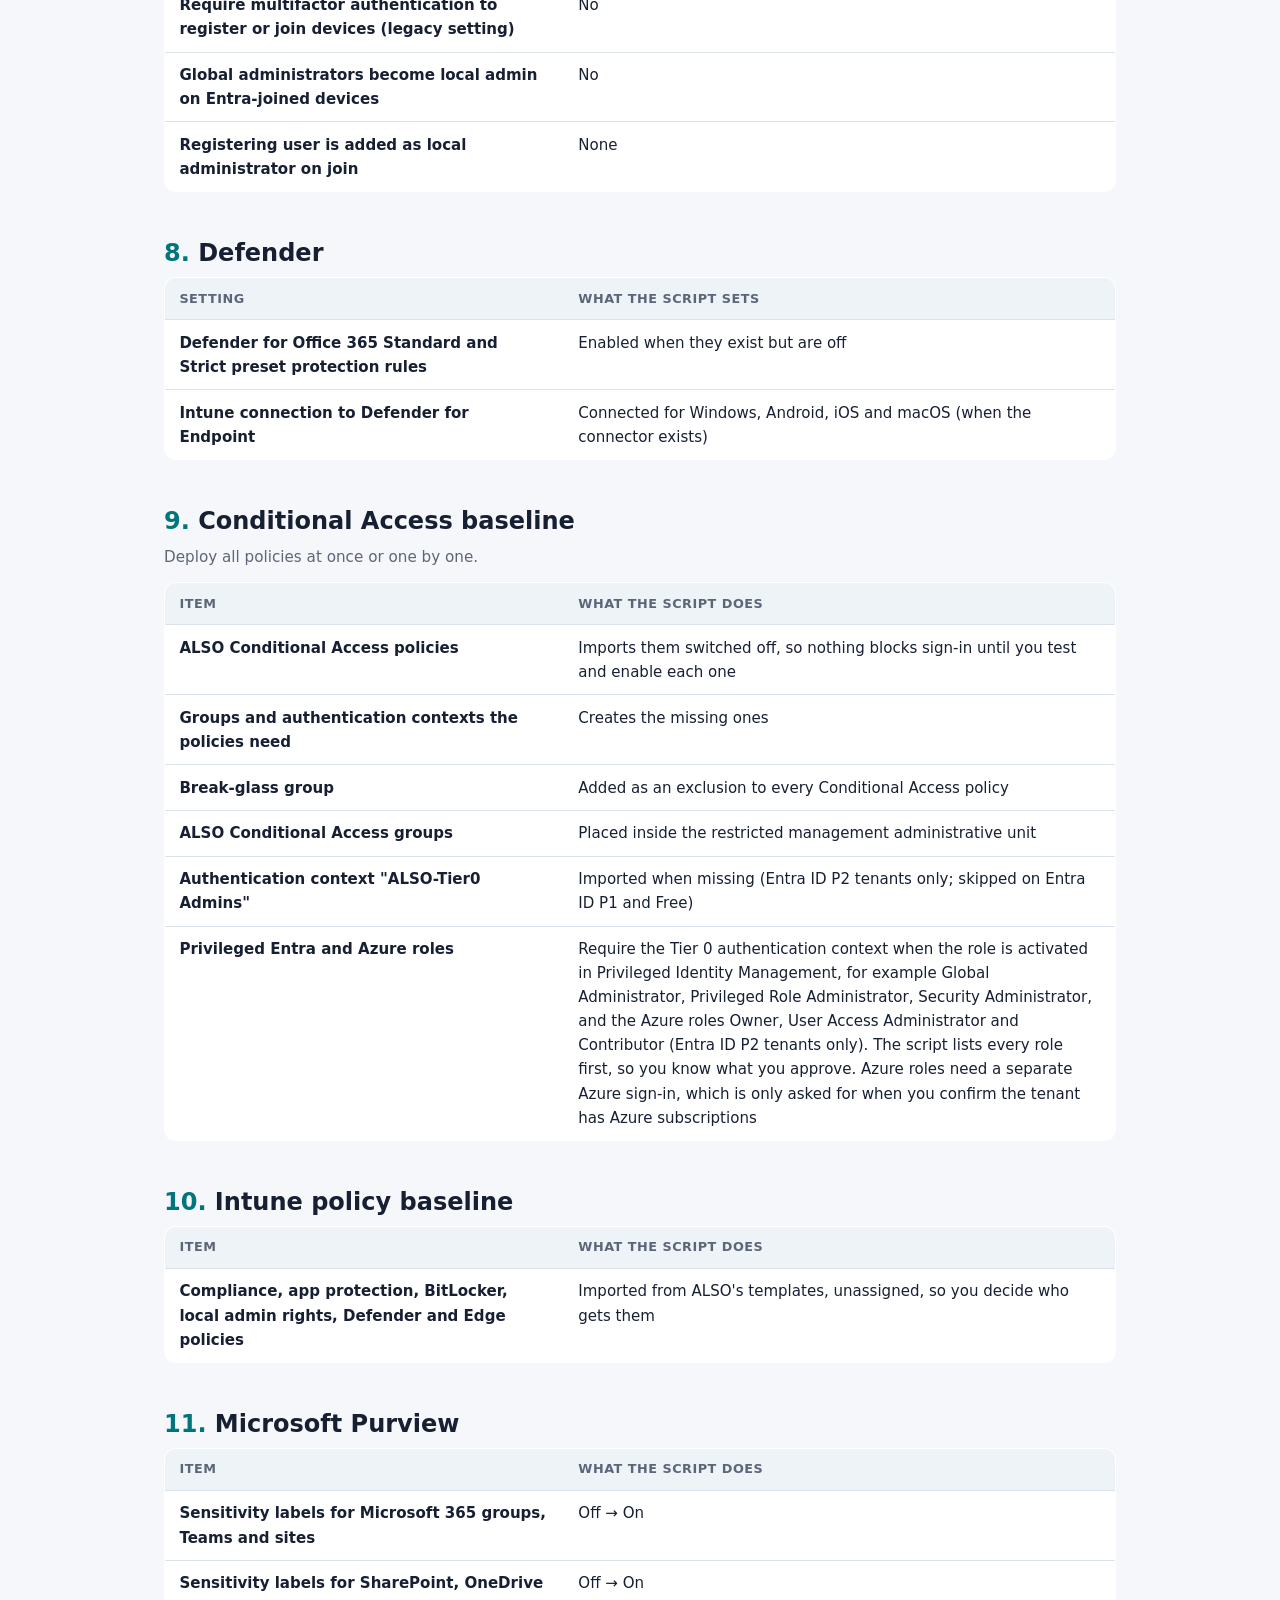
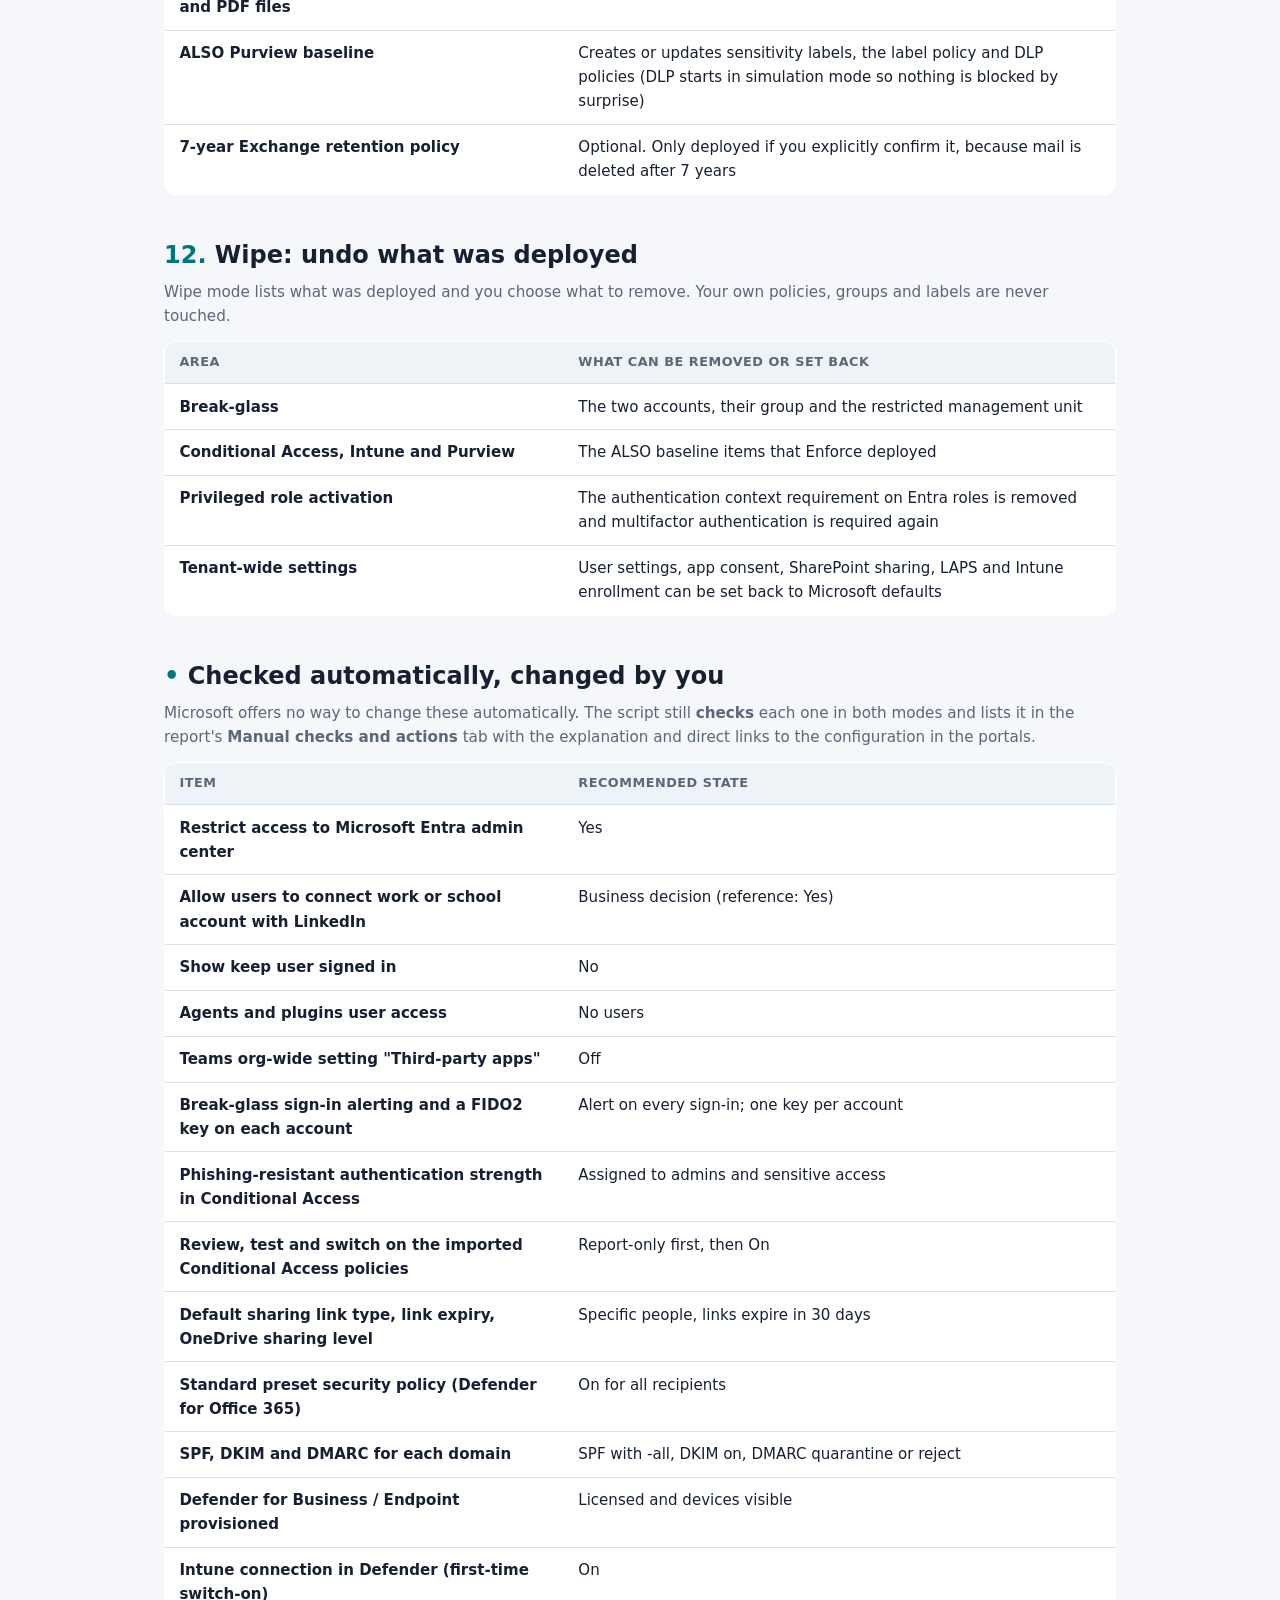
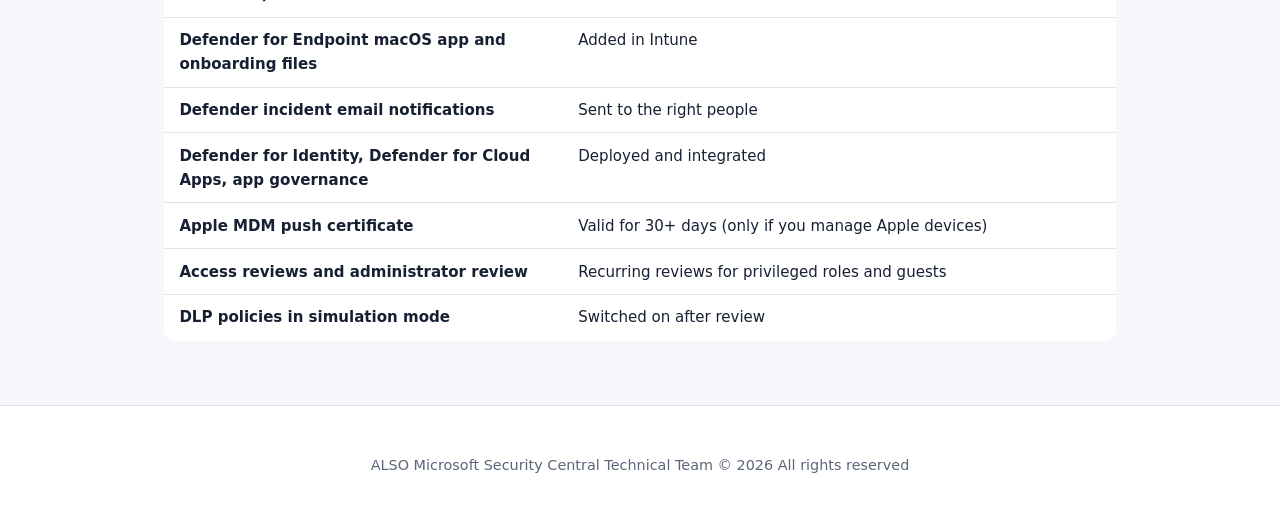
==== commit b2843308: "Site: agent inactivity policy, role list, Azure sign-in, Purview progress Co-authored-by: Copilot Ap" ====
--- a/docs/automated-settings.html
+++ b/docs/automated-settings.html
@@ -65,7 +65,7 @@
     <tr><td>Self-service purchase and trials of Microsoft 365 Copilot</td><td>Turned off, so users cannot buy or start trials themselves</td></tr>
     <tr><td>Third-party Teams apps</td><td>Blocked by default in the org-wide Teams app permission policy</td></tr>
     <tr><td>Personally owned devices</td><td>Blocked from enrolling in Intune (default enrollment restriction)</td></tr>
-    <tr><td>Default agent identity inactivity policy</td><td>Enabled (notify at 60 days, disable at 90, delete at 455)</td></tr>
+    <tr><td>Default agent identity inactivity policy</td><td>Enabled (notify at 60 days, disable at 90, delete at 455). Switched on automatically in Enforce mode</td></tr>
     <tr><td>Low-impact permissions list</td><td>profile, openid, offline_access, User.Read, email (Microsoft Graph)</td></tr>
     <tr><td>Admin consent request workflow</td><td>Enabled, with reviewers you choose (the account running the script, another account, or both), requests valid for 30 days</td></tr>
   </table>
@@ -120,7 +120,7 @@
     <tr><td>Break-glass group</td><td>Added as an exclusion to every Conditional Access policy</td></tr>
     <tr><td>ALSO Conditional Access groups</td><td>Placed inside the restricted management administrative unit</td></tr>
     <tr><td>Authentication context &quot;ALSO-Tier0 Admins&quot;</td><td>Imported when missing (Entra ID P2 tenants only; skipped on Entra ID P1 and Free)</td></tr>
-    <tr><td>Privileged Entra and Azure roles</td><td>Require the Tier 0 authentication context when the role is activated in Privileged Identity Management, for example Global Administrator, Privileged Role Administrator, Security Administrator, and the Azure roles Owner, User Access Administrator and Contributor (Entra ID P2 tenants only)</td></tr>
+    <tr><td>Privileged Entra and Azure roles</td><td>Require the Tier 0 authentication context when the role is activated in Privileged Identity Management, for example Global Administrator, Privileged Role Administrator, Security Administrator, and the Azure roles Owner, User Access Administrator and Contributor (Entra ID P2 tenants only). The script lists every role first, so you know what you approve. Azure roles need a separate Azure sign-in, which is only asked for when you confirm the tenant has Azure subscriptions</td></tr>
   </table>
 
   <h2 id="intune"><span>10.</span> Intune policy baseline</h2>
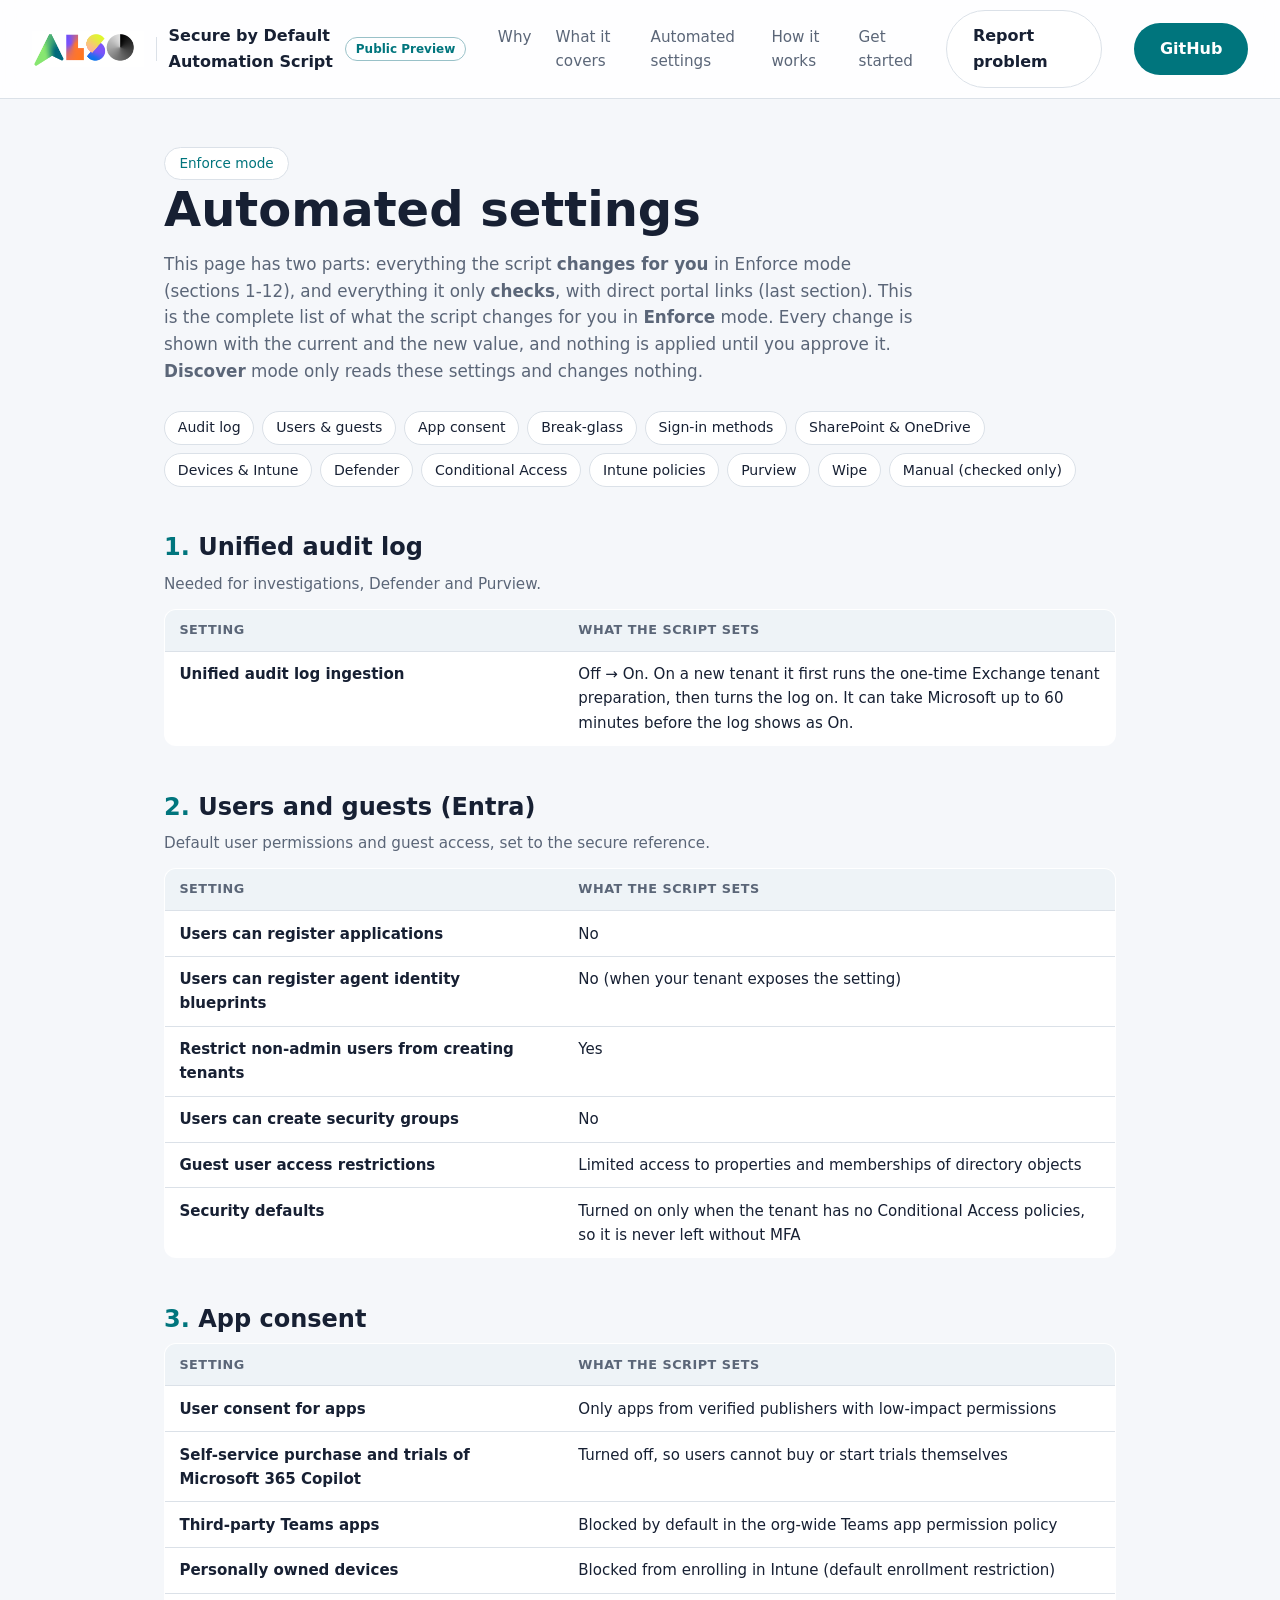
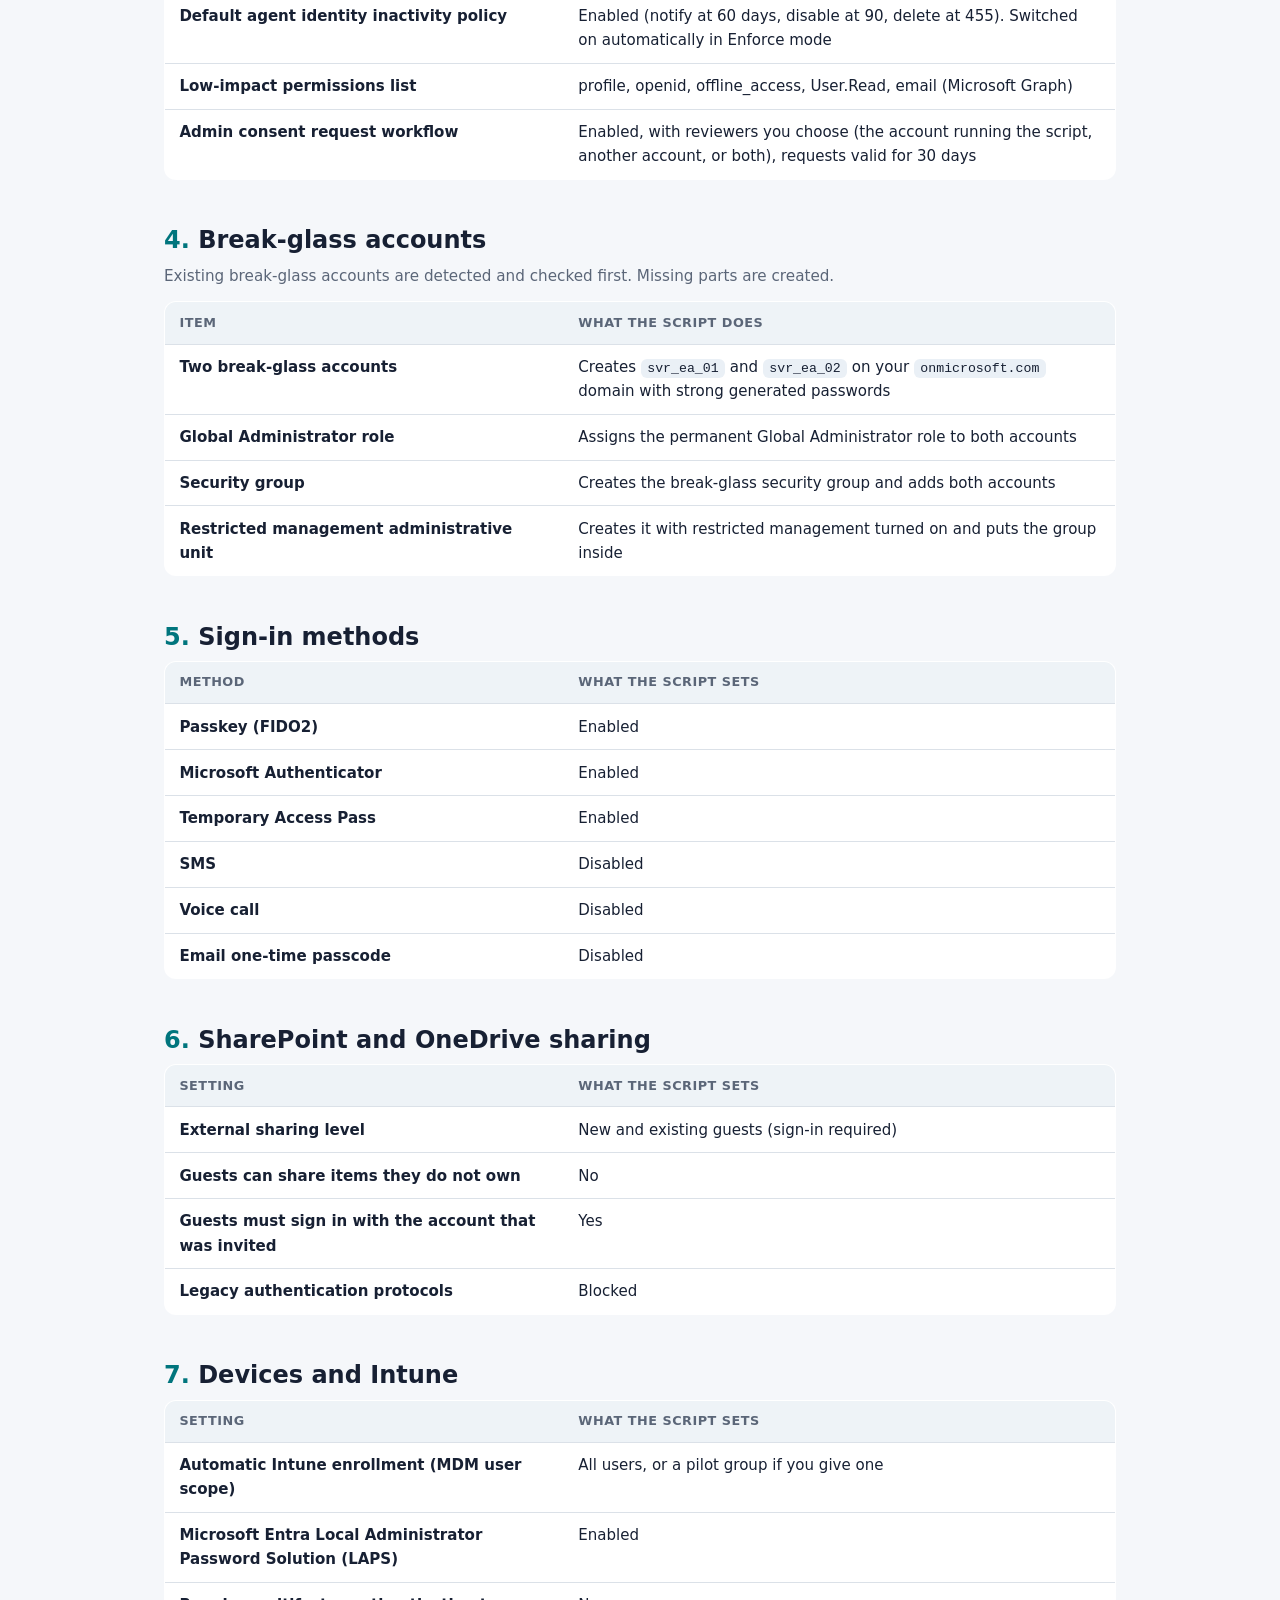
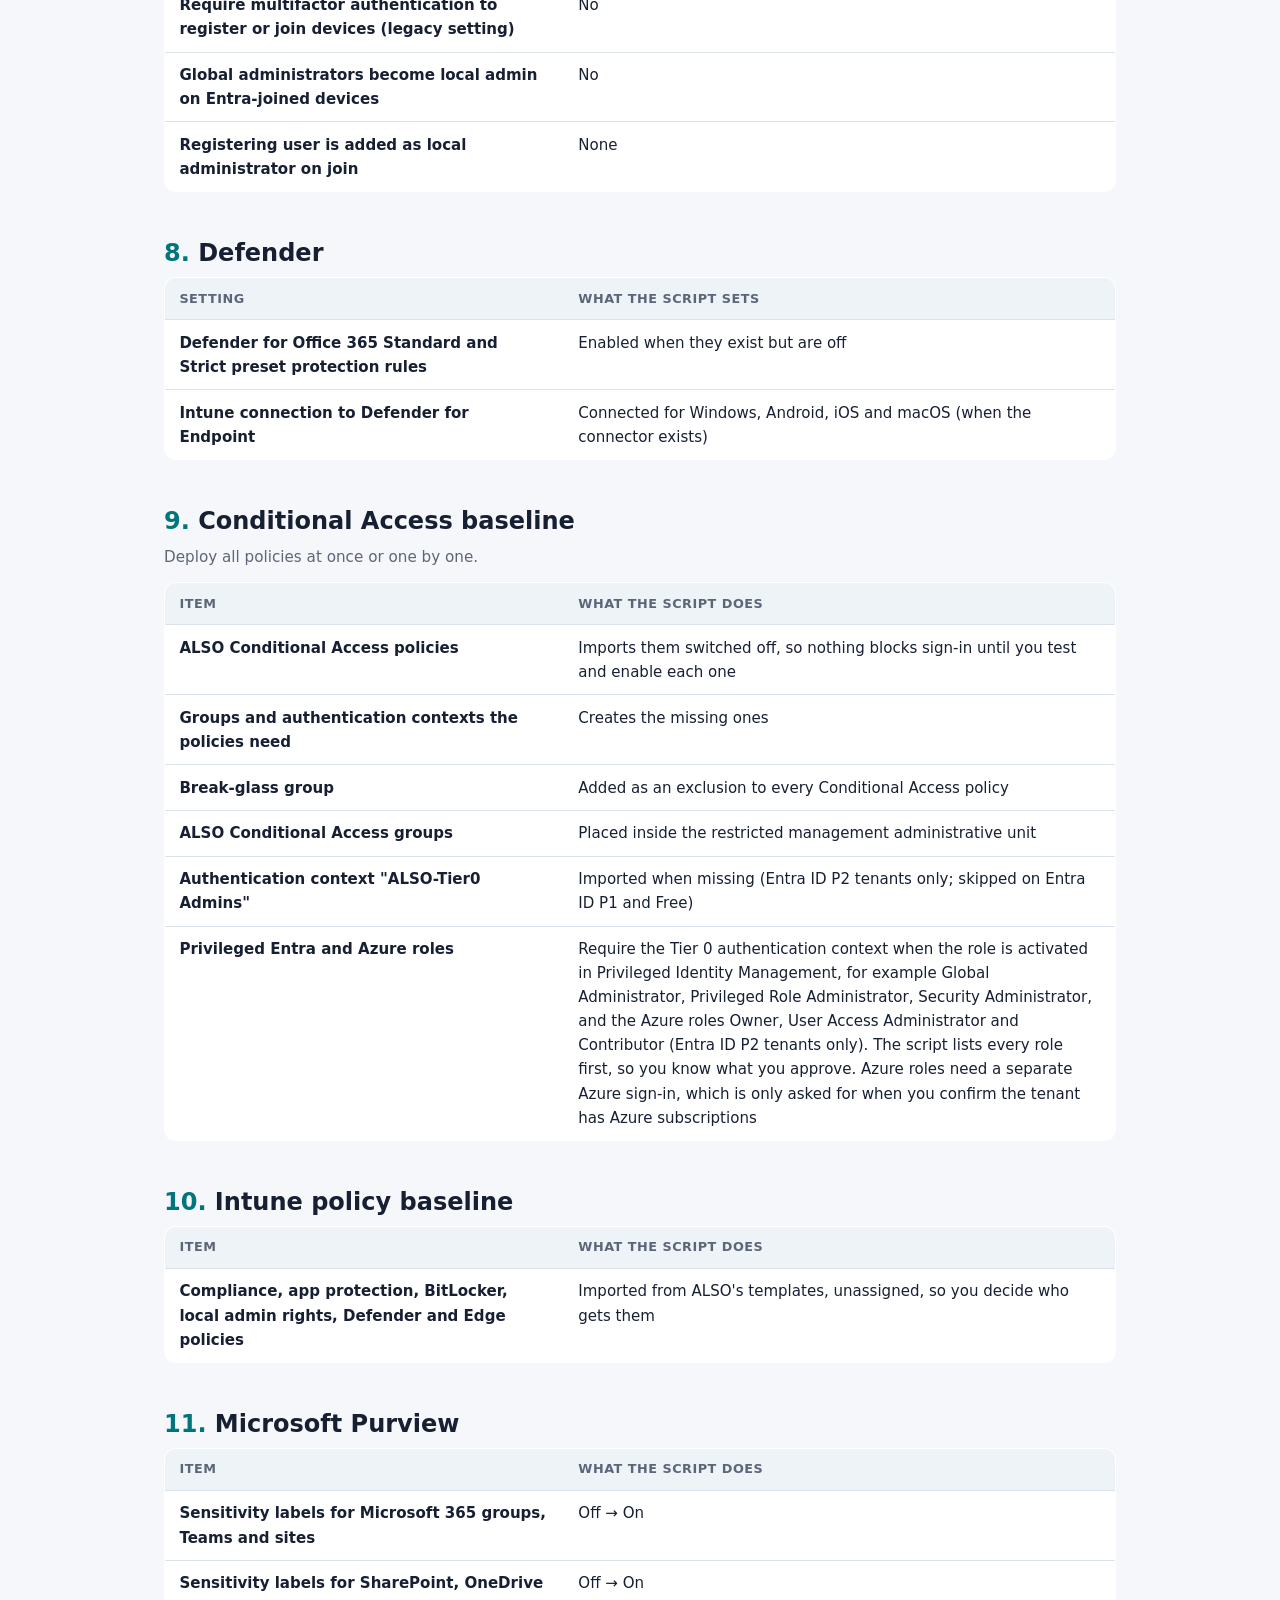
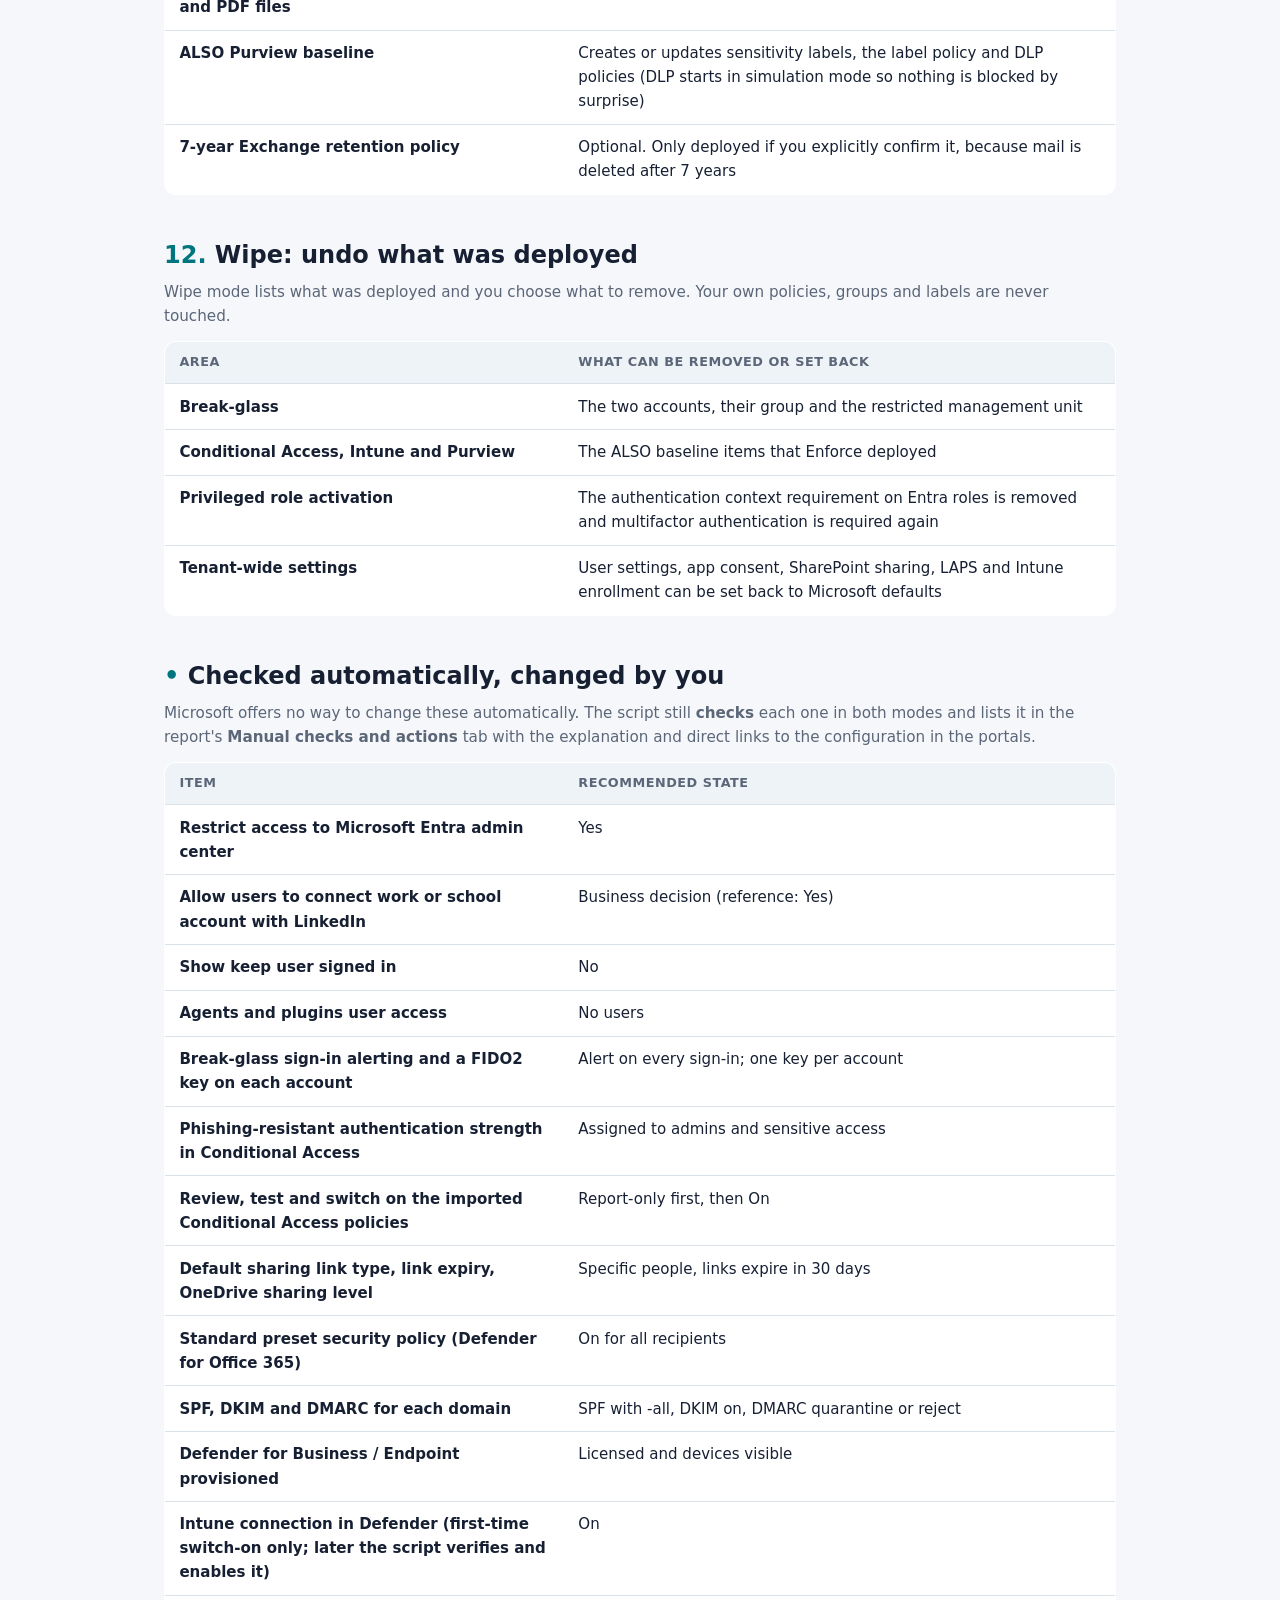
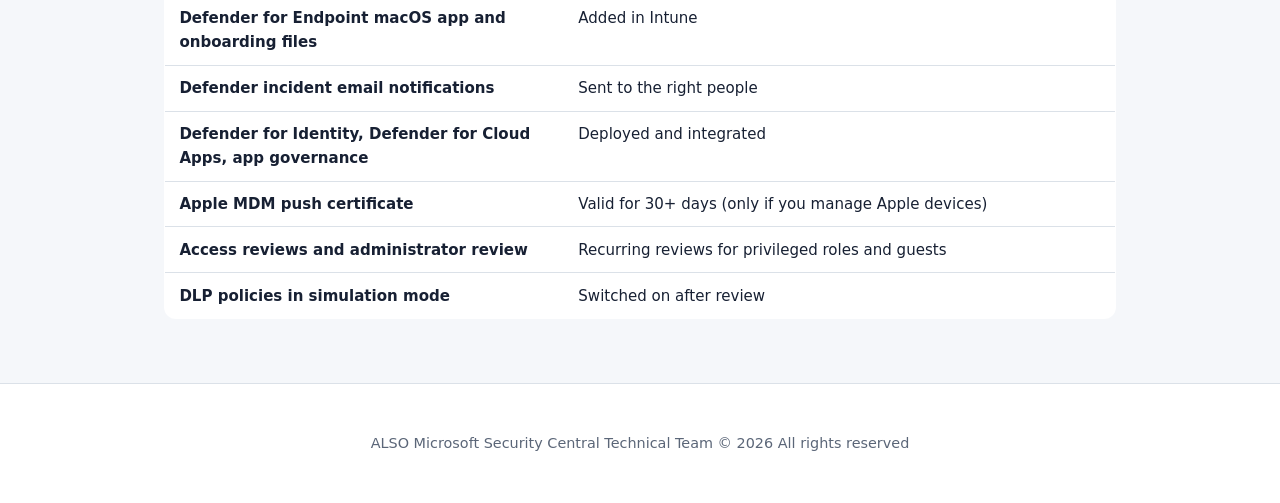
==== commit a50dc5a0: "Site: remove automated item from manual table Co-authored-by: Copilot App <223556219+Copilot@users.n" ====
--- a/docs/automated-settings.html
+++ b/docs/automated-settings.html
@@ -152,7 +152,6 @@
     <tr><td>Allow users to connect work or school account with LinkedIn</td><td>Business decision (reference: Yes)</td></tr>
     <tr><td>Show keep user signed in</td><td>No</td></tr>
     <tr><td>Agents and plugins user access</td><td>No users</td></tr>
-    <tr><td>Teams org-wide setting "Third-party apps"</td><td>Off</td></tr>
     <tr><td>Break-glass sign-in alerting and a FIDO2 key on each account</td><td>Alert on every sign-in; one key per account</td></tr>
     <tr><td>Phishing-resistant authentication strength in Conditional Access</td><td>Assigned to admins and sensitive access</td></tr>
     <tr><td>Review, test and switch on the imported Conditional Access policies</td><td>Report-only first, then On</td></tr>
@@ -160,7 +159,7 @@
     <tr><td>Standard preset security policy (Defender for Office 365)</td><td>On for all recipients</td></tr>
     <tr><td>SPF, DKIM and DMARC for each domain</td><td>SPF with -all, DKIM on, DMARC quarantine or reject</td></tr>
     <tr><td>Defender for Business / Endpoint provisioned</td><td>Licensed and devices visible</td></tr>
-    <tr><td>Intune connection in Defender (first-time switch-on)</td><td>On</td></tr>
+    <tr><td>Intune connection in Defender (first-time switch-on only; later the script verifies and enables it)</td><td>On</td></tr>
     <tr><td>Defender for Endpoint macOS app and onboarding files</td><td>Added in Intune</td></tr>
     <tr><td>Defender incident email notifications</td><td>Sent to the right people</td></tr>
     <tr><td>Defender for Identity, Defender for Cloud Apps, app governance</td><td>Deployed and integrated</td></tr>
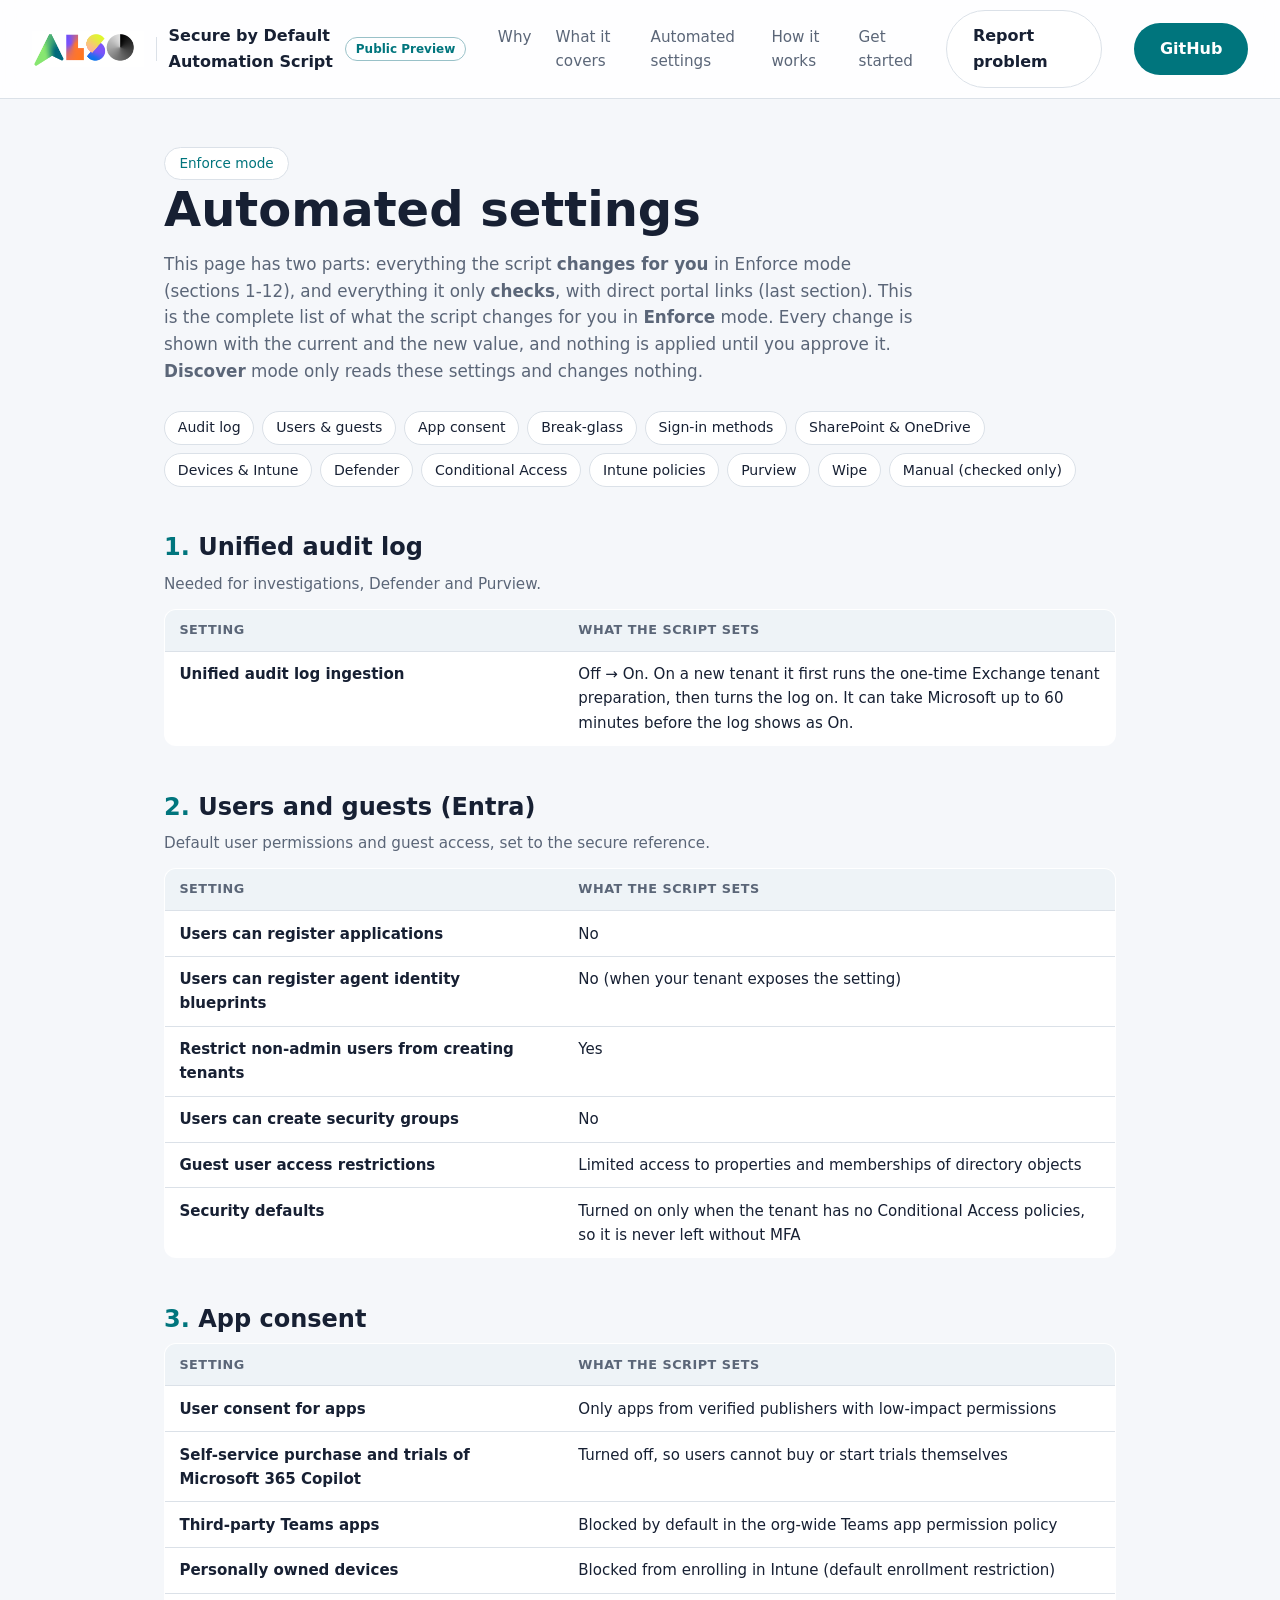
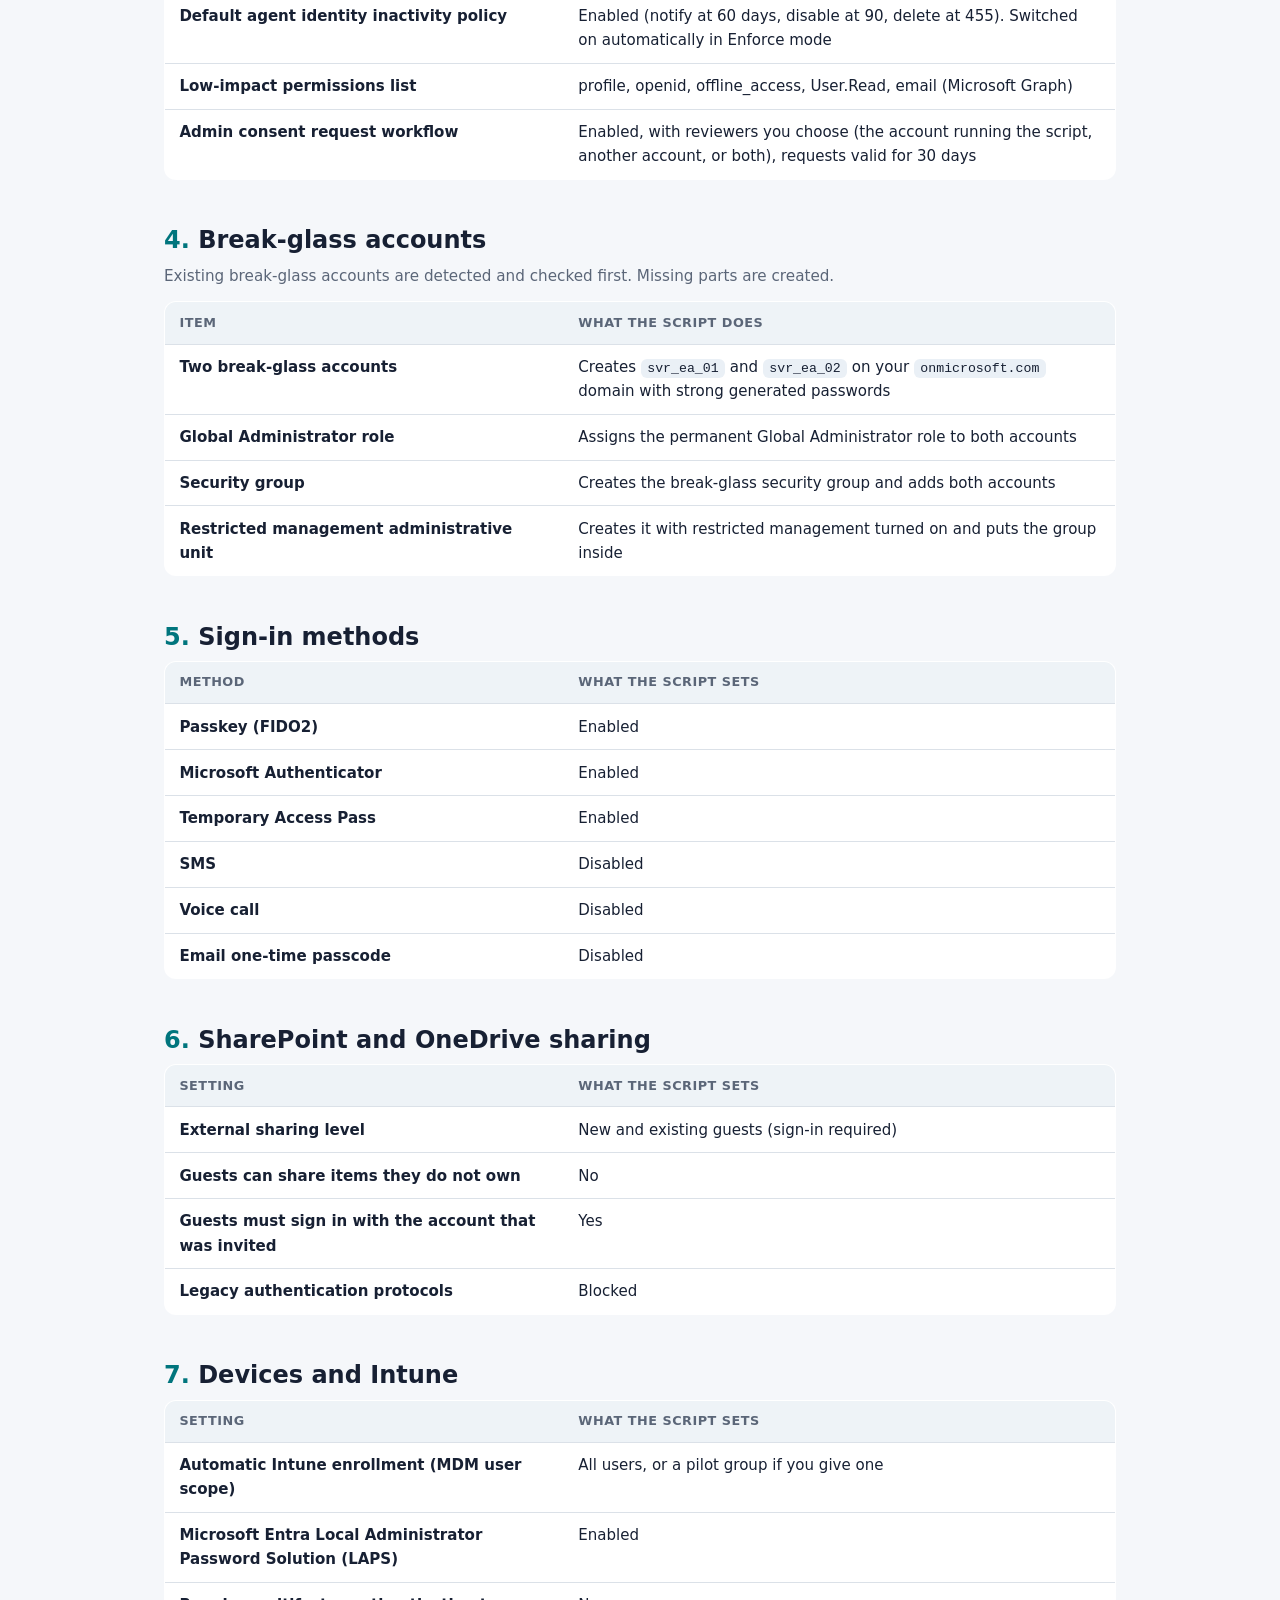
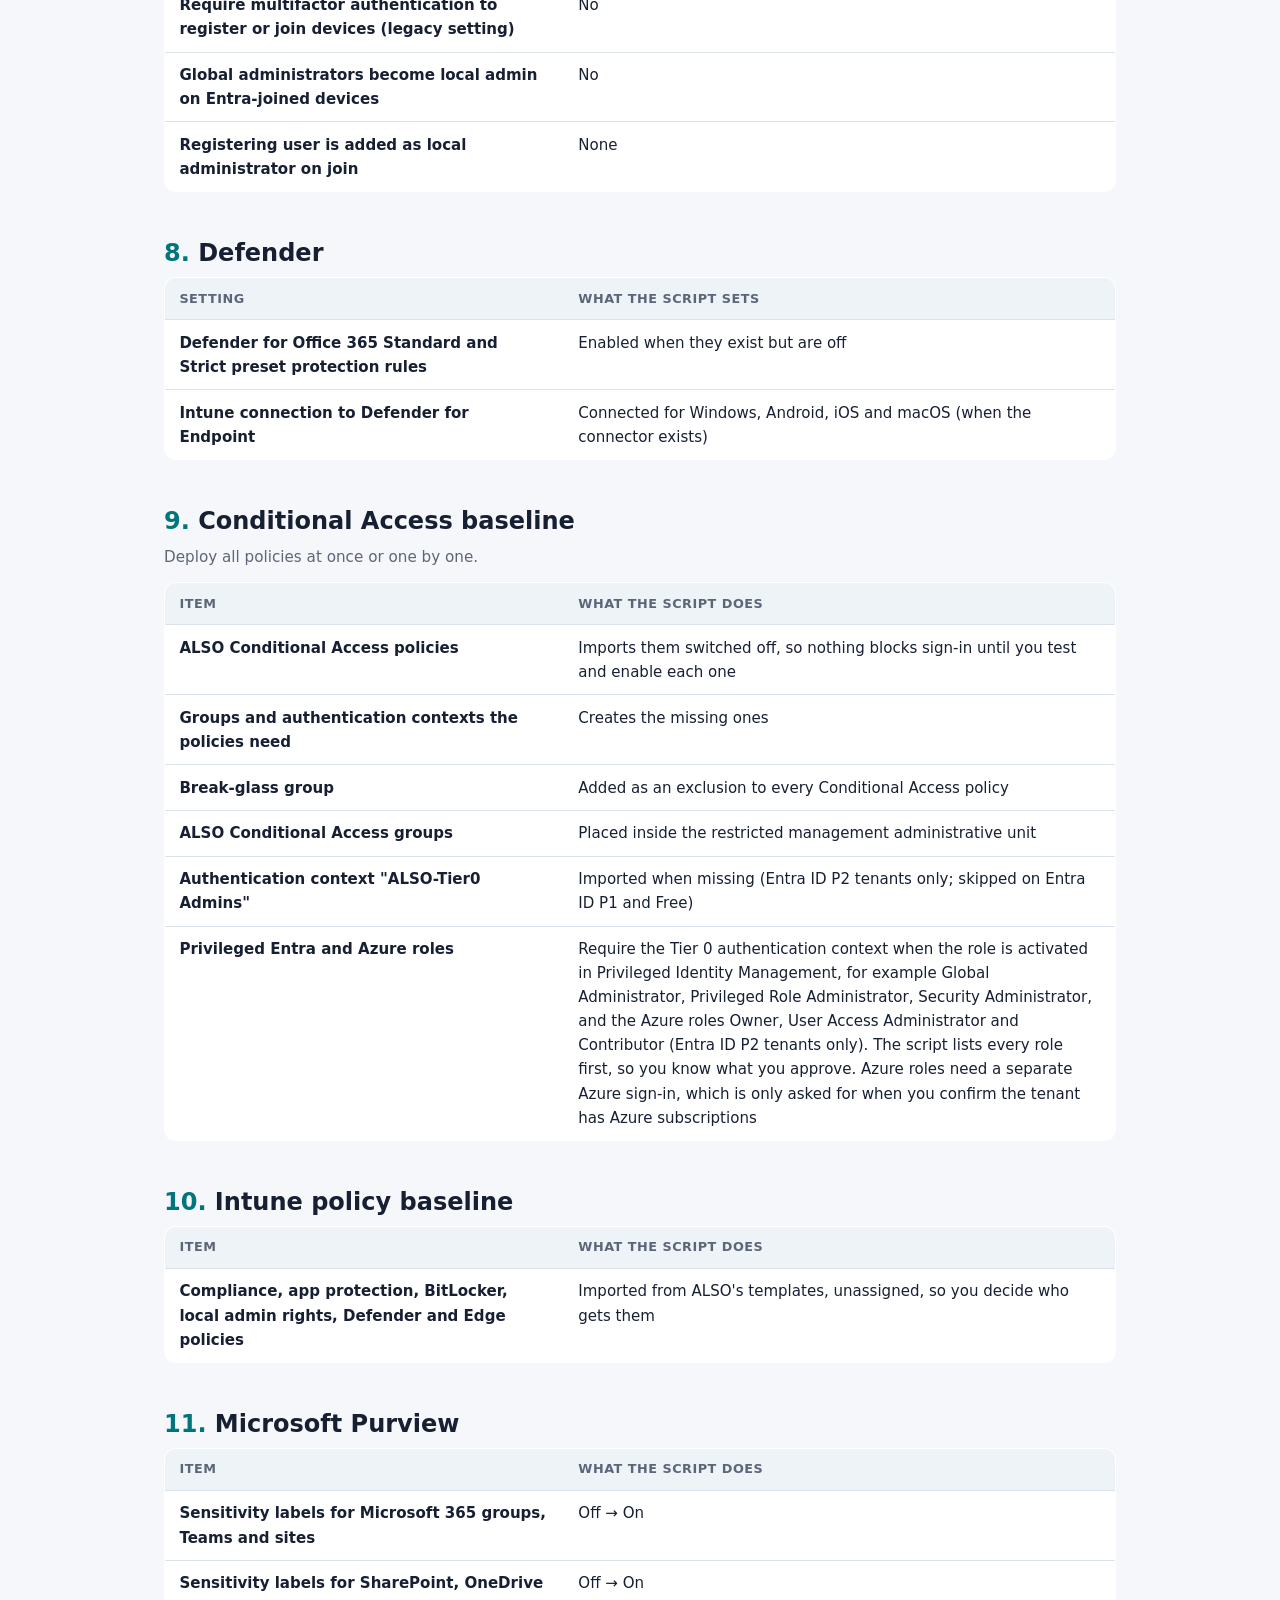
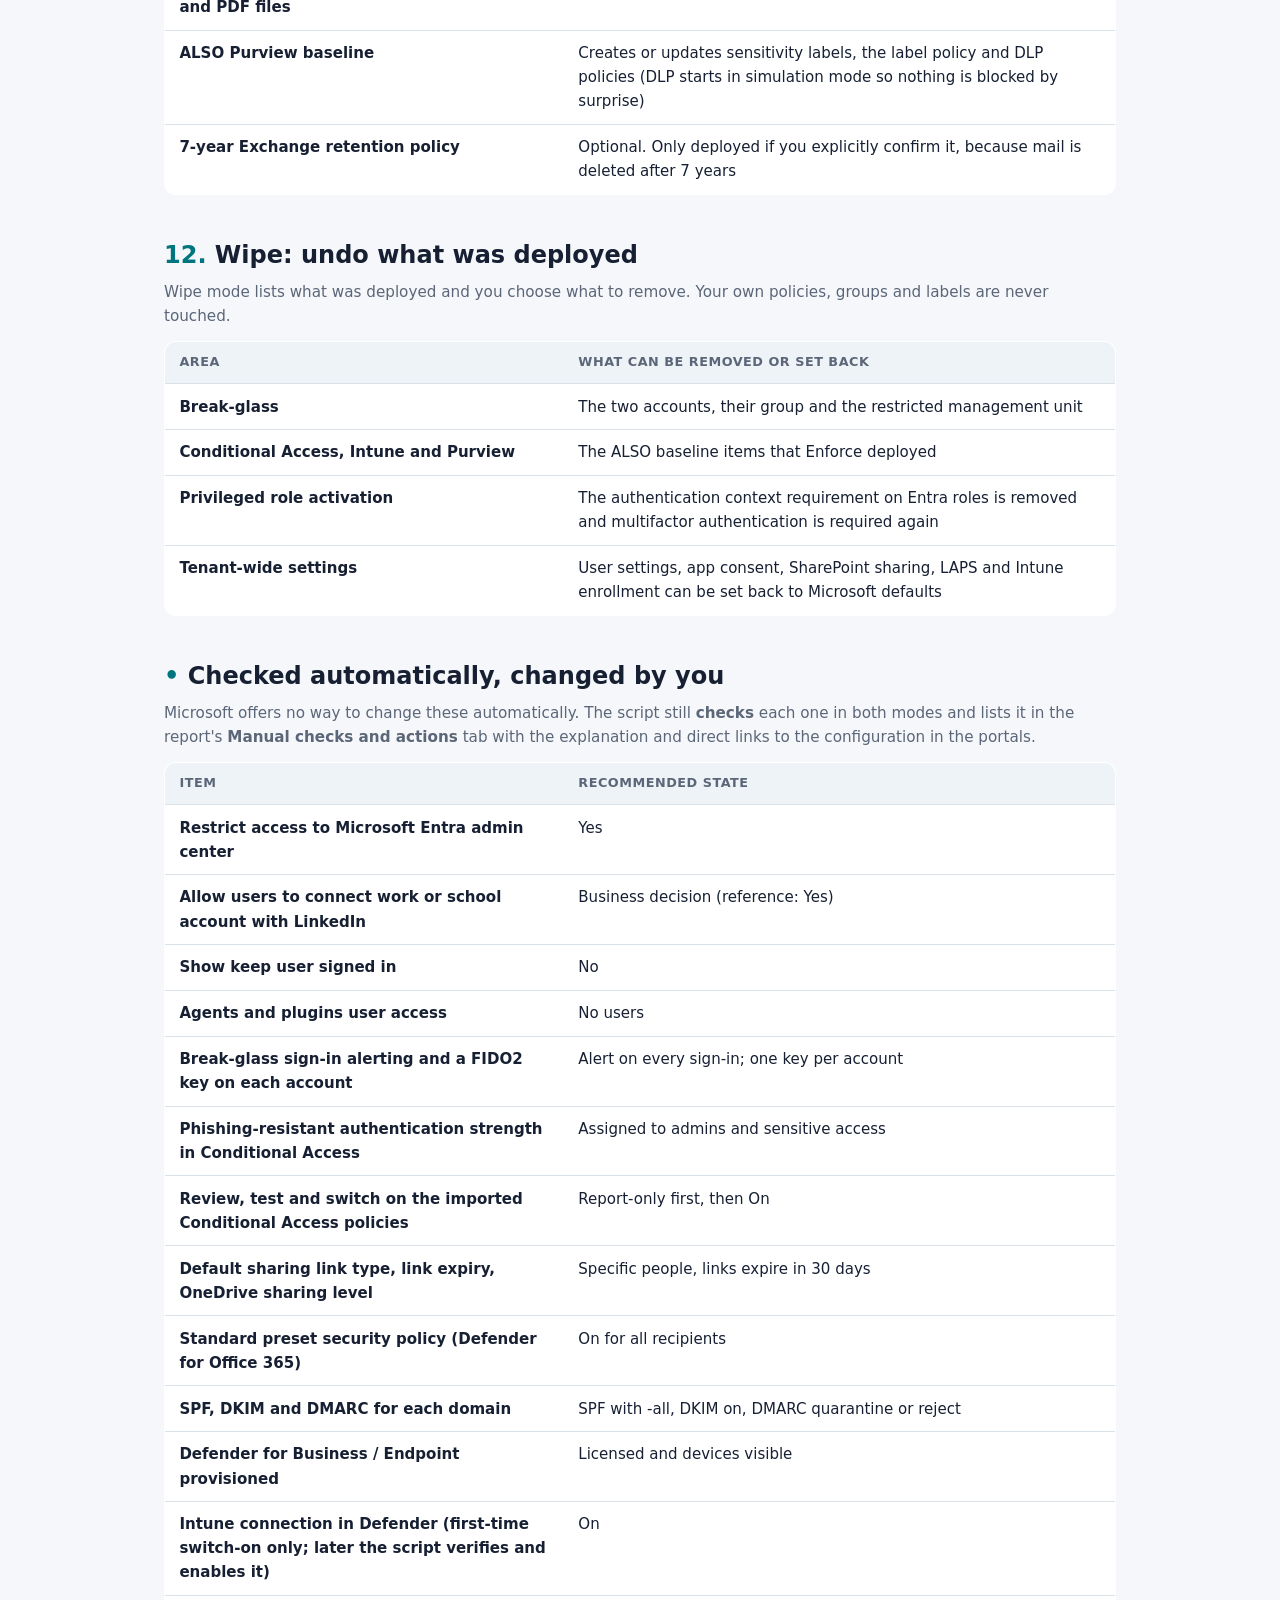
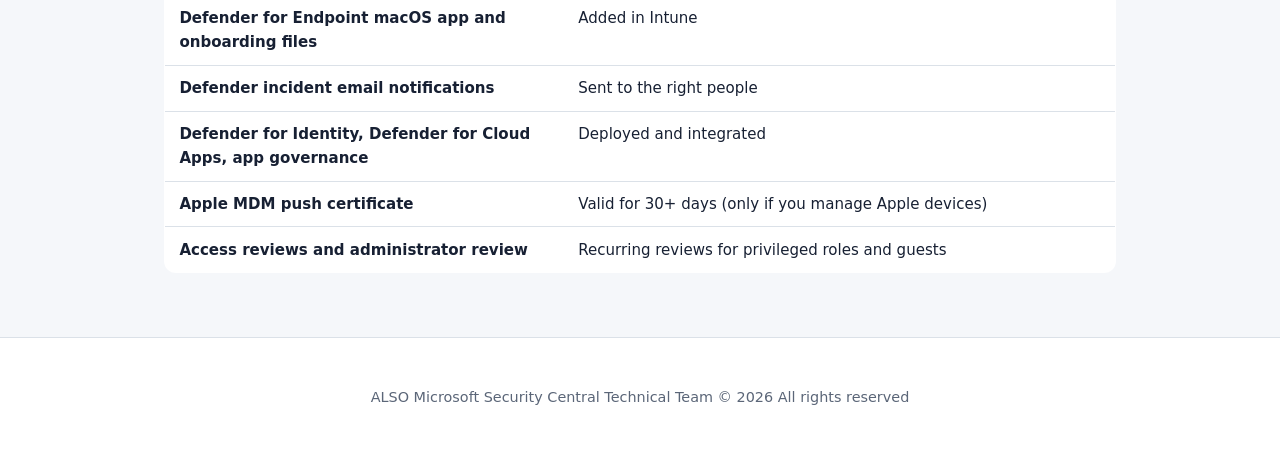
==== commit 59138da1: "Site: remove DLP row from manual table Co-authored-by: Copilot App <223556219+Copilot@users.noreply." ====
--- a/docs/automated-settings.html
+++ b/docs/automated-settings.html
@@ -165,7 +165,6 @@
     <tr><td>Defender for Identity, Defender for Cloud Apps, app governance</td><td>Deployed and integrated</td></tr>
     <tr><td>Apple MDM push certificate</td><td>Valid for 30+ days (only if you manage Apple devices)</td></tr>
     <tr><td>Access reviews and administrator review</td><td>Recurring reviews for privileged roles and guests</td></tr>
-    <tr><td>DLP policies in simulation mode</td><td>Switched on after review</td></tr>
   </table></main>
 <footer>ALSO Microsoft Security Central Technical Team &copy; 2026 All rights reserved</footer>
 </body>
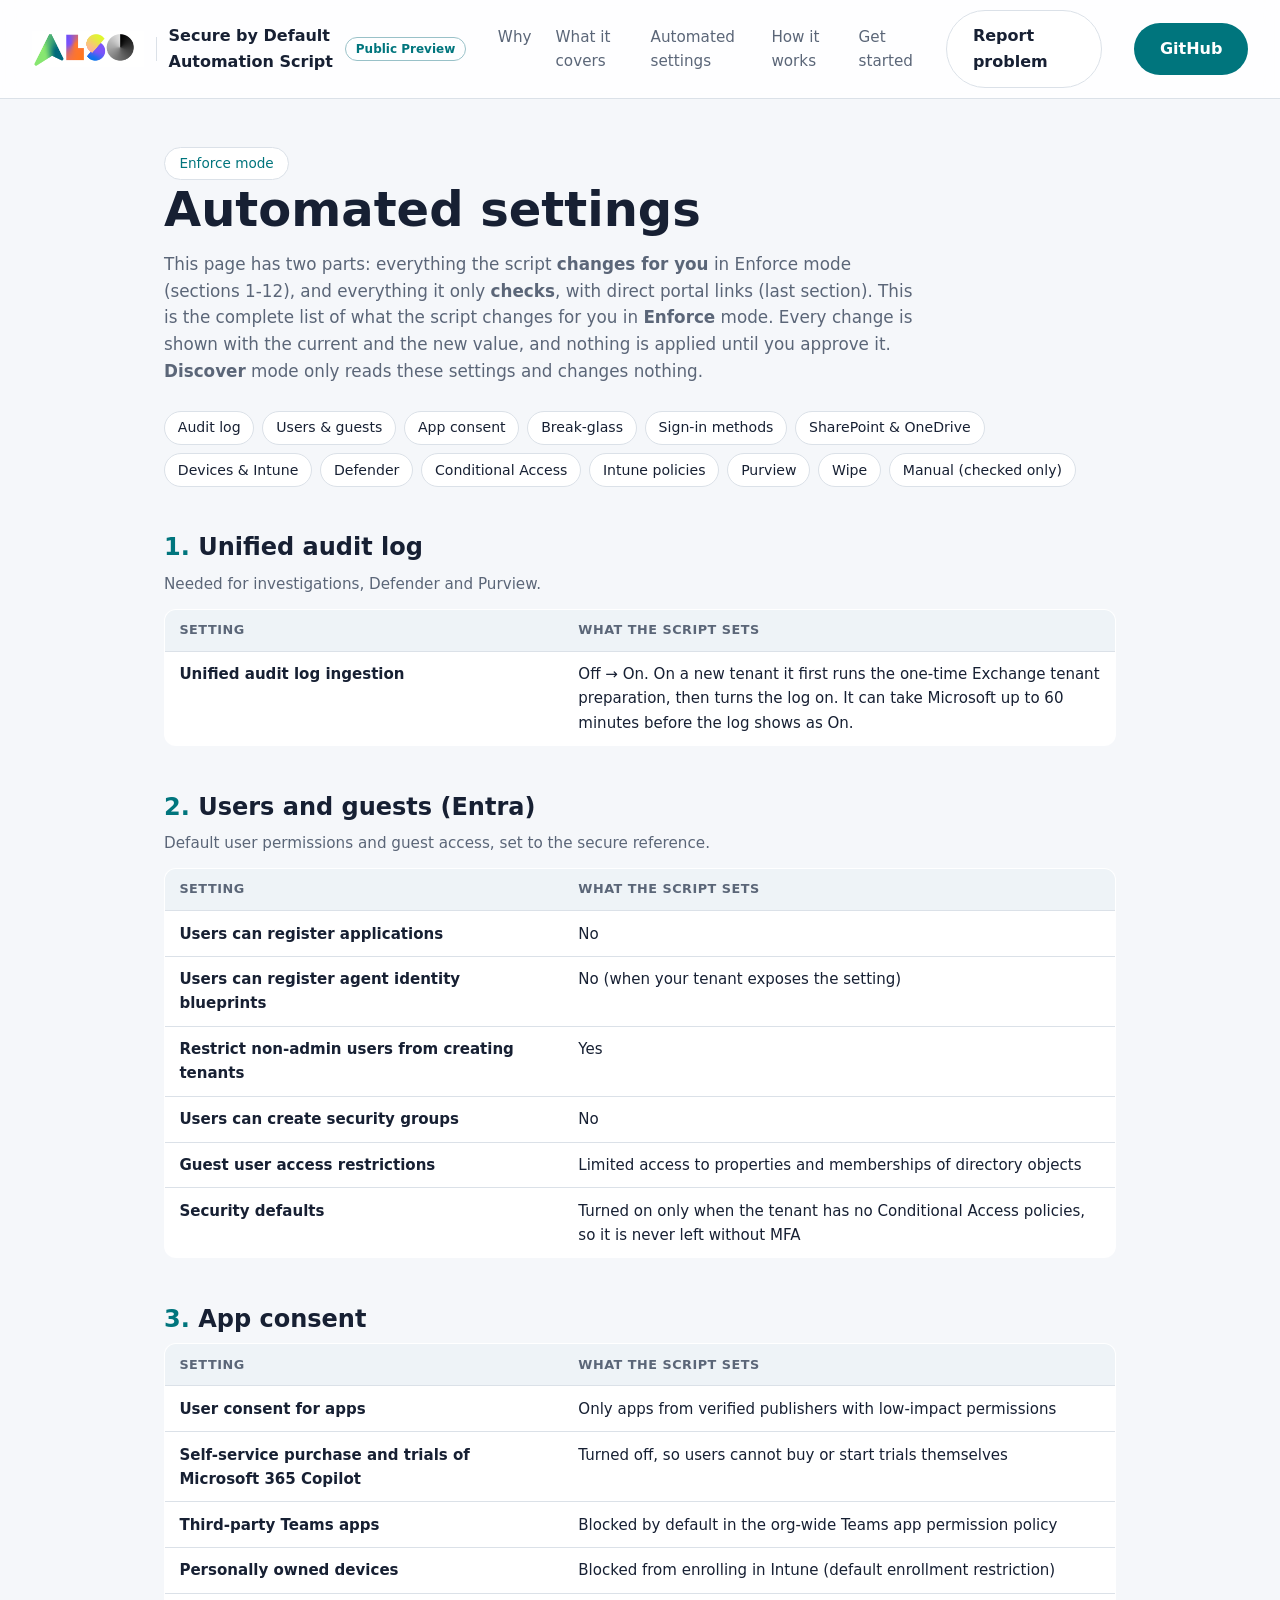
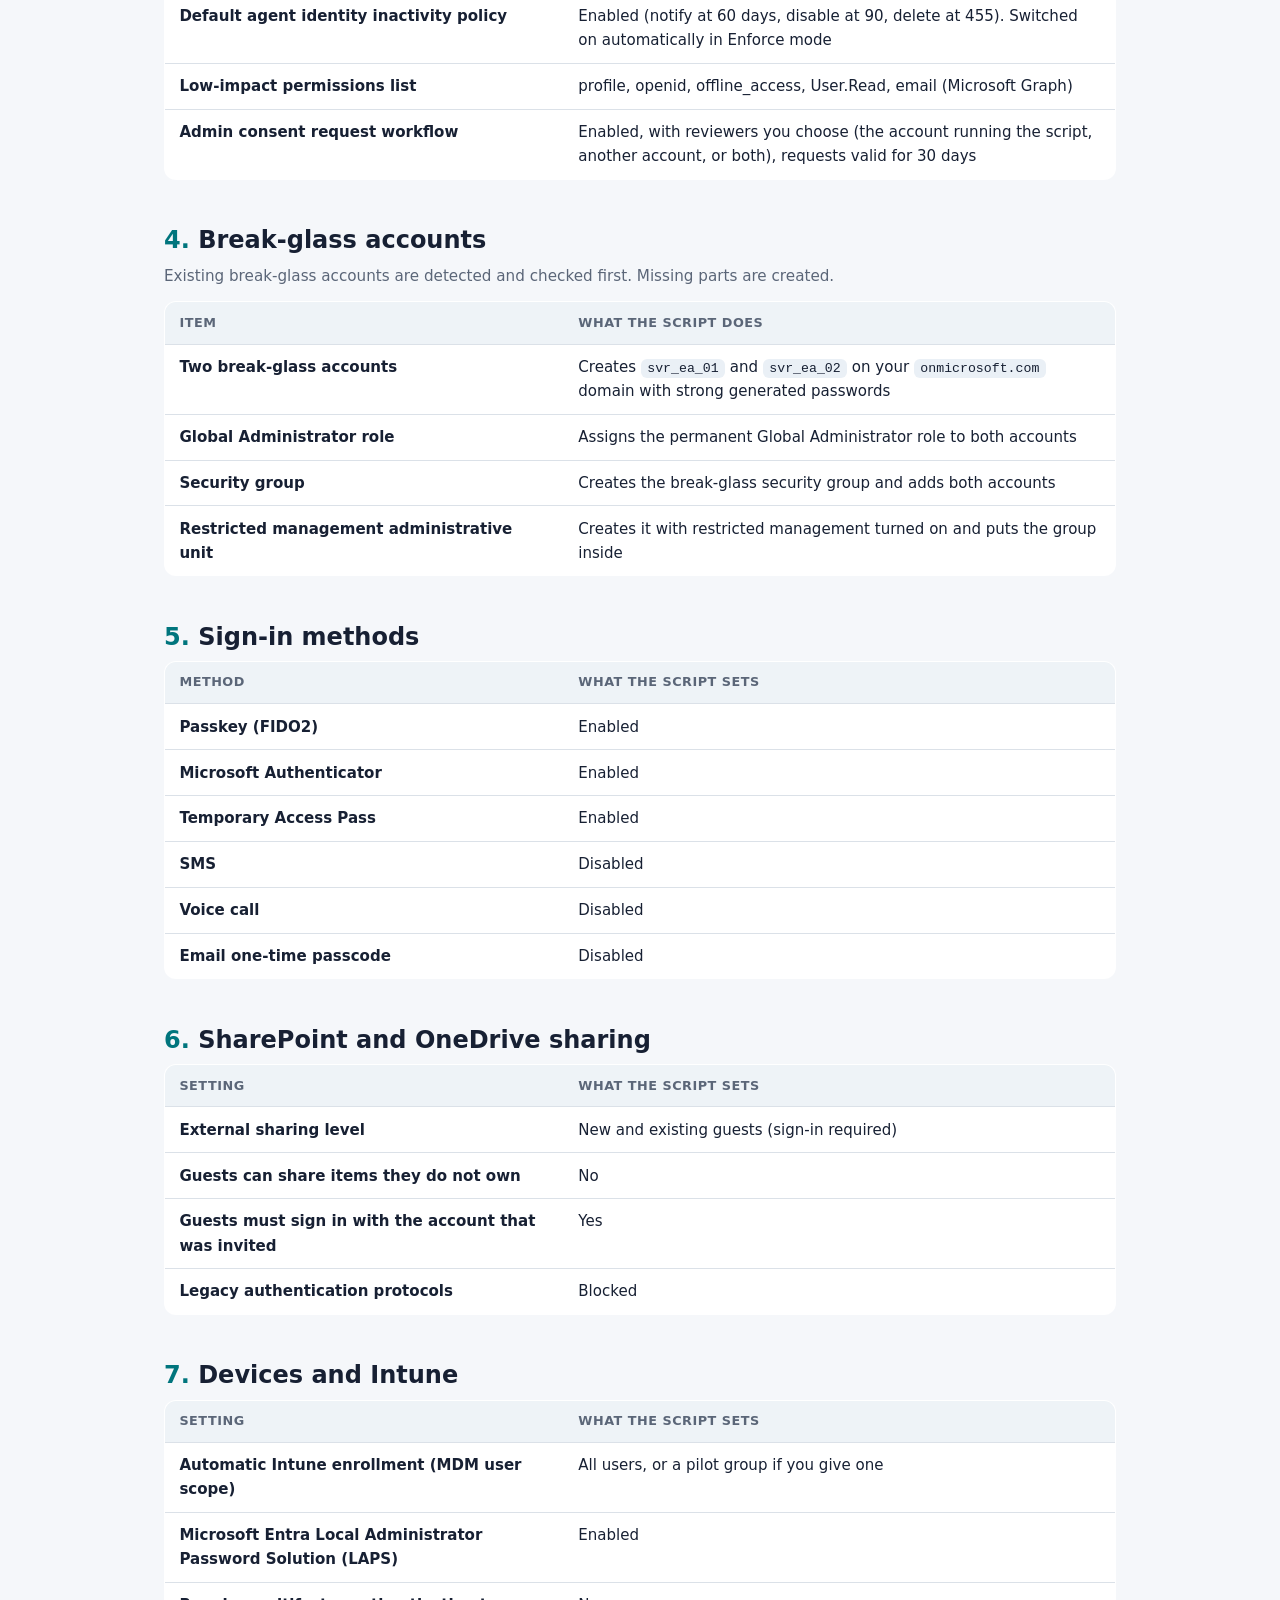
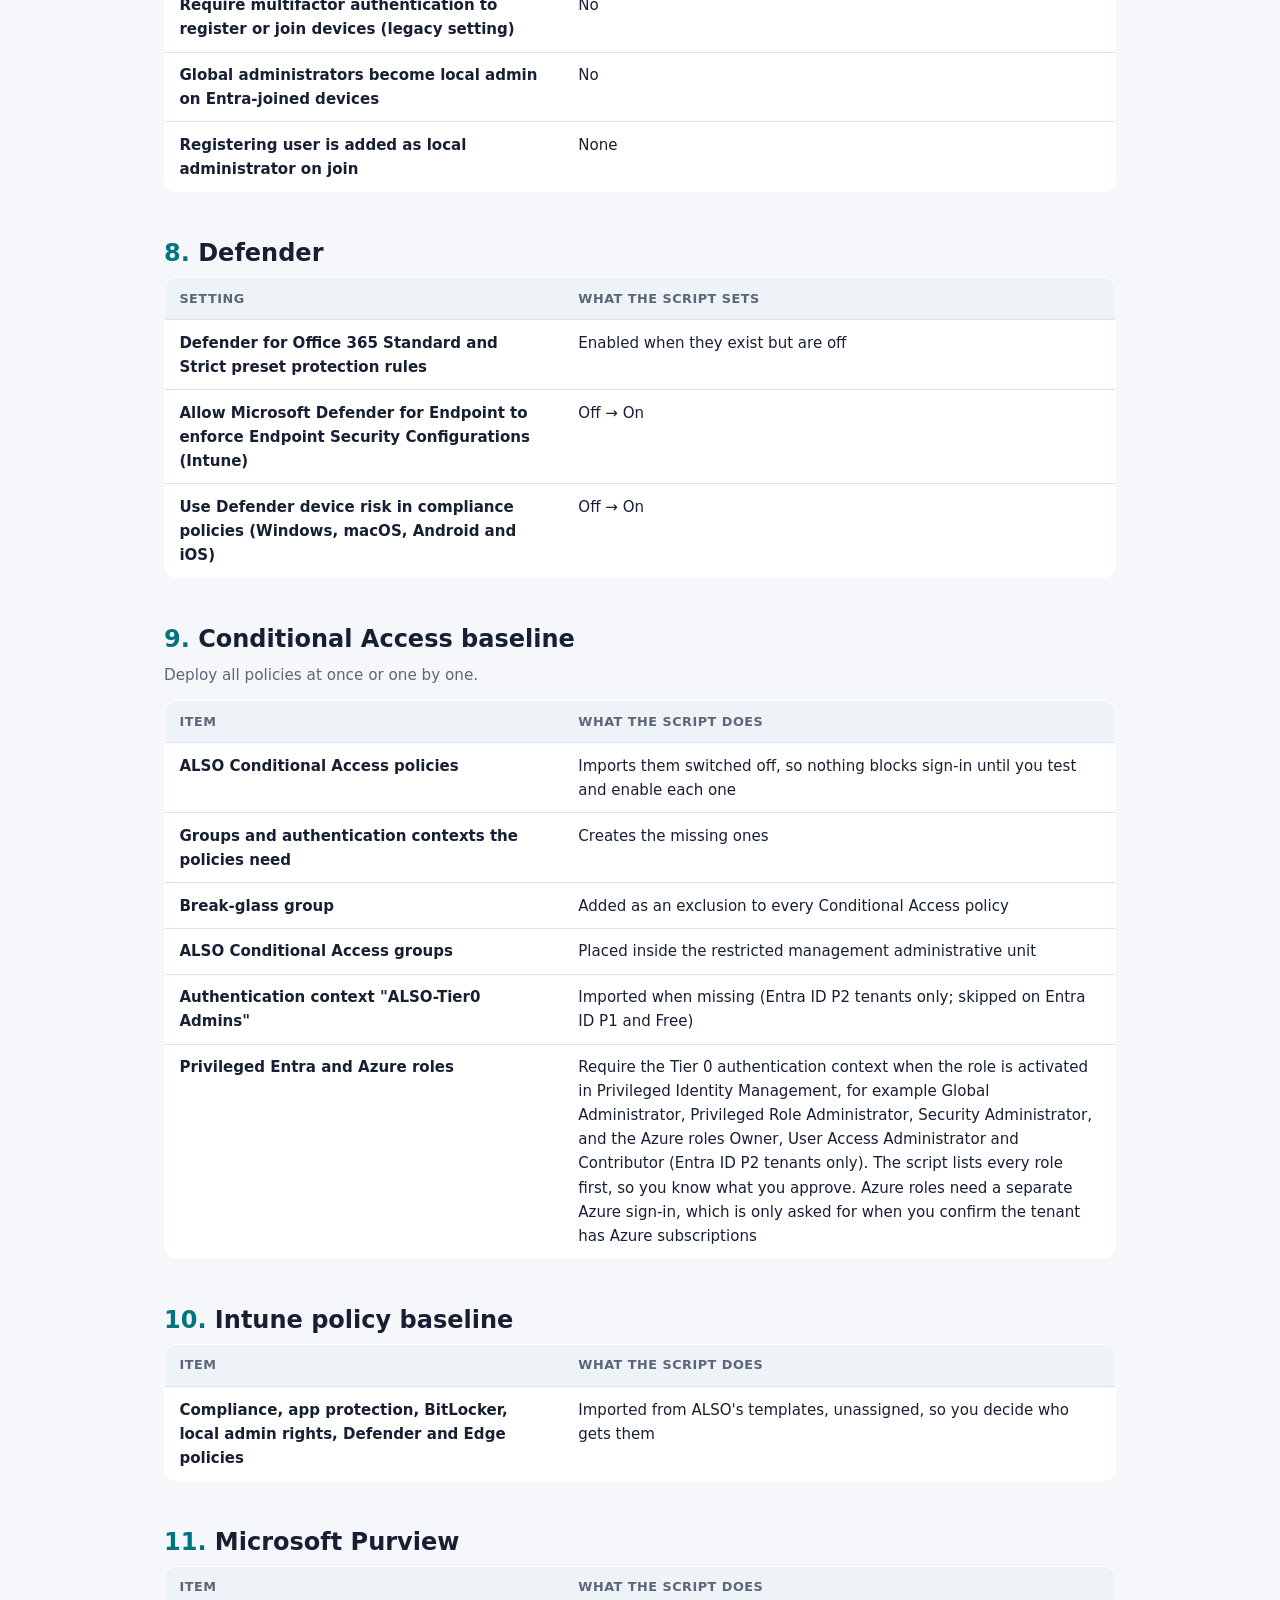
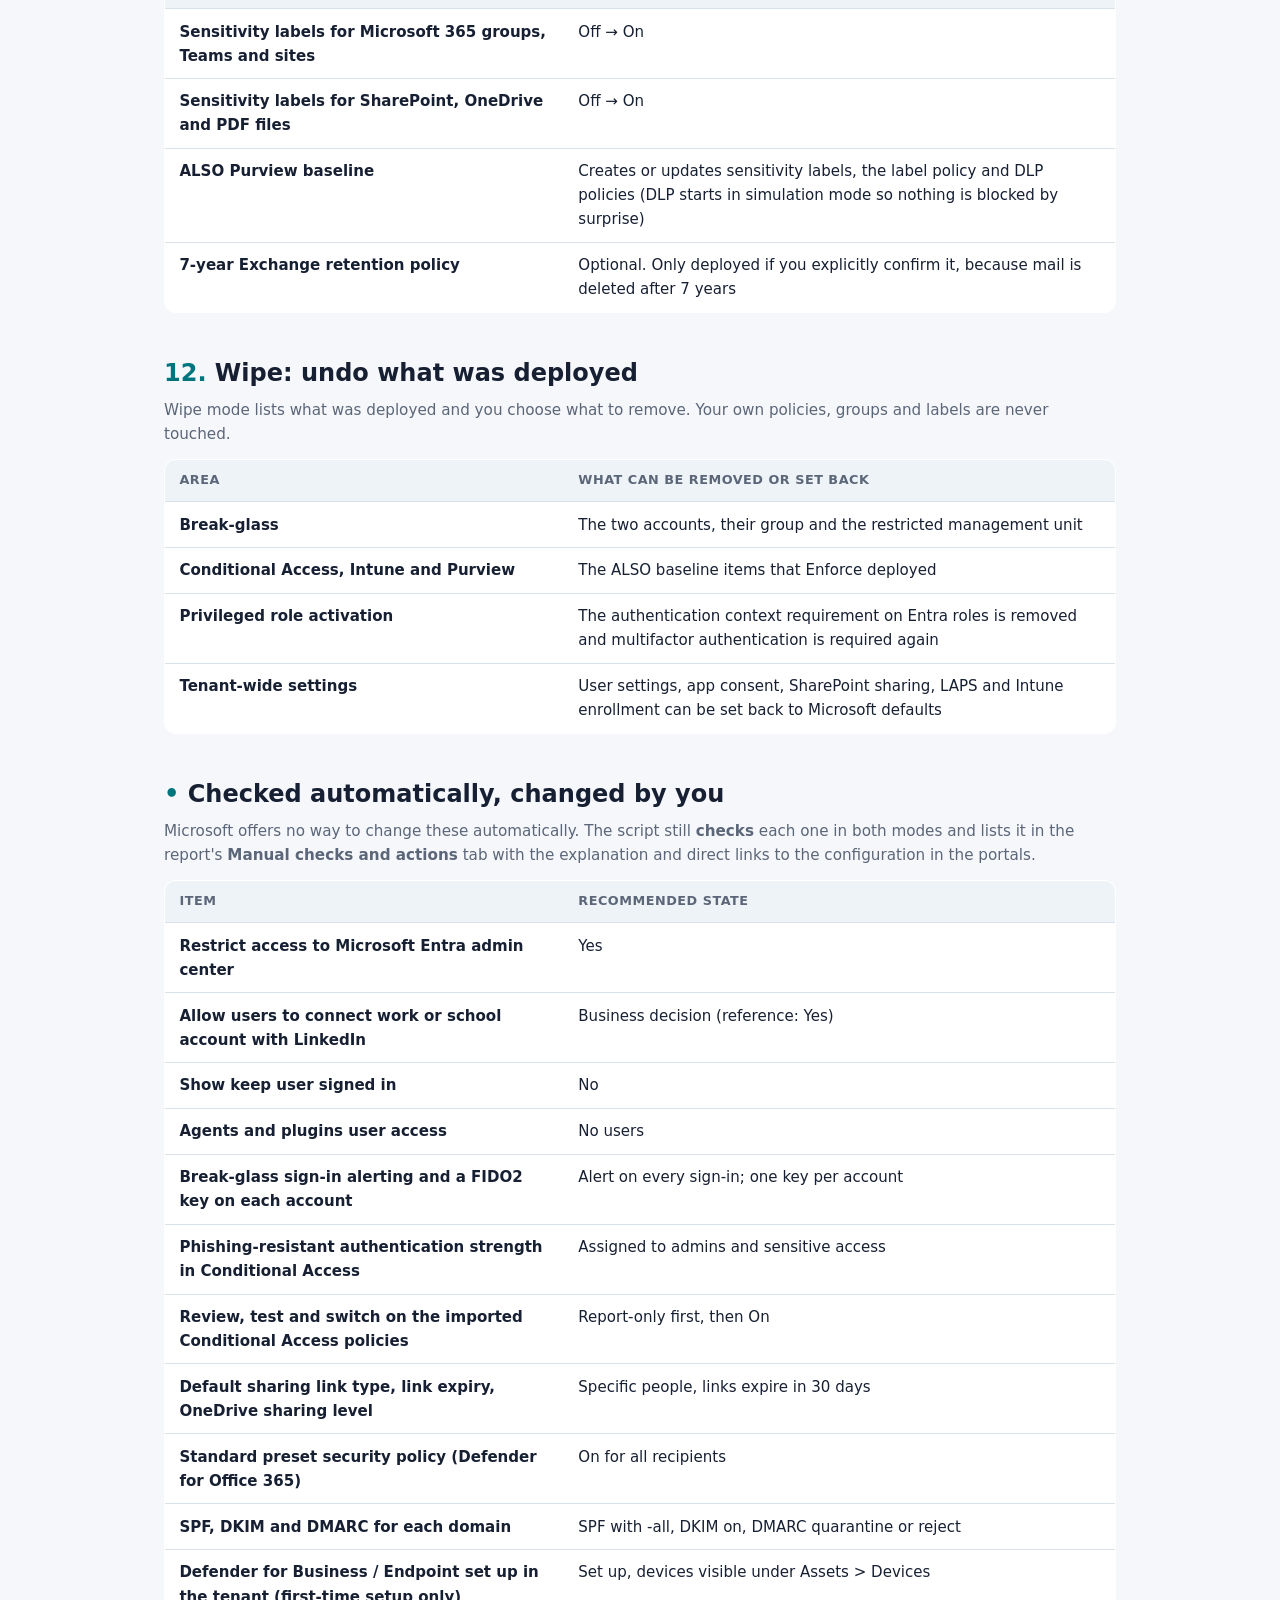
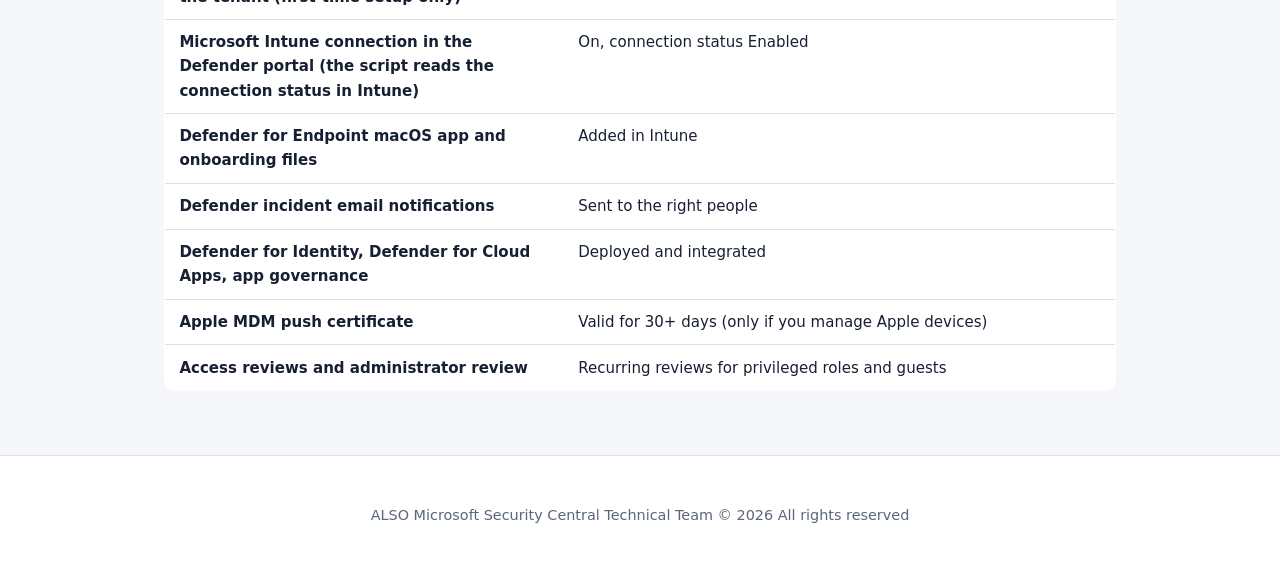
==== commit bd79bbb8: "Purview: read in background during other steps; Defender: automate connector checks and enforcement " ====
--- a/docs/automated-settings.html
+++ b/docs/automated-settings.html
@@ -109,7 +109,8 @@
   <h2 id="defender"><span>8.</span> Defender</h2>
   <table class="set"><tr><th>Setting</th><th>What the script sets</th></tr>
     <tr><td>Defender for Office 365 Standard and Strict preset protection rules</td><td>Enabled when they exist but are off</td></tr>
-    <tr><td>Intune connection to Defender for Endpoint</td><td>Connected for Windows, Android, iOS and macOS (when the connector exists)</td></tr>
+    <tr><td>Allow Microsoft Defender for Endpoint to enforce Endpoint Security Configurations (Intune)</td><td>Off &rarr; On</td></tr>
+    <tr><td>Use Defender device risk in compliance policies (Windows, macOS, Android and iOS)</td><td>Off &rarr; On</td></tr>
   </table>
 
   <h2 id="ca"><span>9.</span> Conditional Access baseline</h2>
@@ -158,8 +159,8 @@
     <tr><td>Default sharing link type, link expiry, OneDrive sharing level</td><td>Specific people, links expire in 30 days</td></tr>
     <tr><td>Standard preset security policy (Defender for Office 365)</td><td>On for all recipients</td></tr>
     <tr><td>SPF, DKIM and DMARC for each domain</td><td>SPF with -all, DKIM on, DMARC quarantine or reject</td></tr>
-    <tr><td>Defender for Business / Endpoint provisioned</td><td>Licensed and devices visible</td></tr>
-    <tr><td>Intune connection in Defender (first-time switch-on only; later the script verifies and enables it)</td><td>On</td></tr>
+    <tr><td>Defender for Business / Endpoint set up in the tenant (first-time setup only)</td><td>Set up, devices visible under Assets &gt; Devices</td></tr>
+    <tr><td>Microsoft Intune connection in the Defender portal (the script reads the connection status in Intune)</td><td>On, connection status Enabled</td></tr>
     <tr><td>Defender for Endpoint macOS app and onboarding files</td><td>Added in Intune</td></tr>
     <tr><td>Defender incident email notifications</td><td>Sent to the right people</td></tr>
     <tr><td>Defender for Identity, Defender for Cloud Apps, app governance</td><td>Deployed and integrated</td></tr>
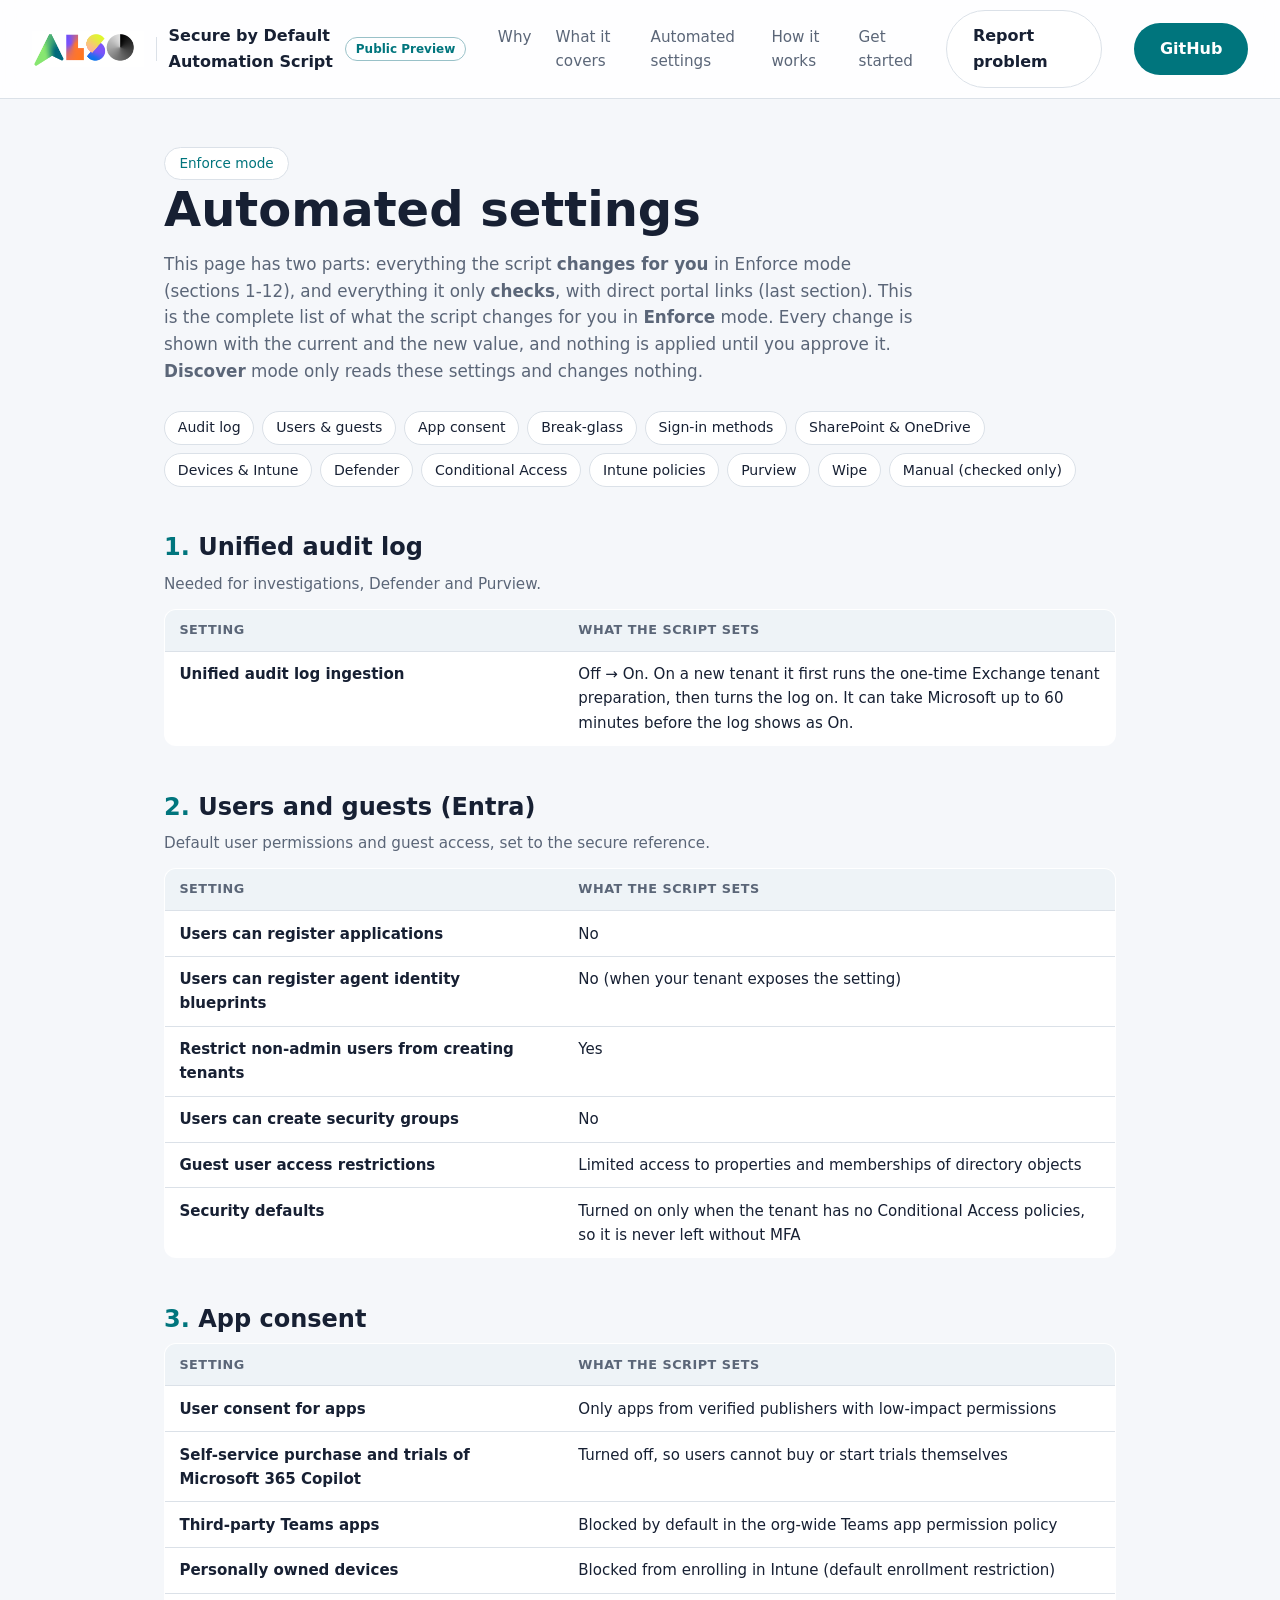
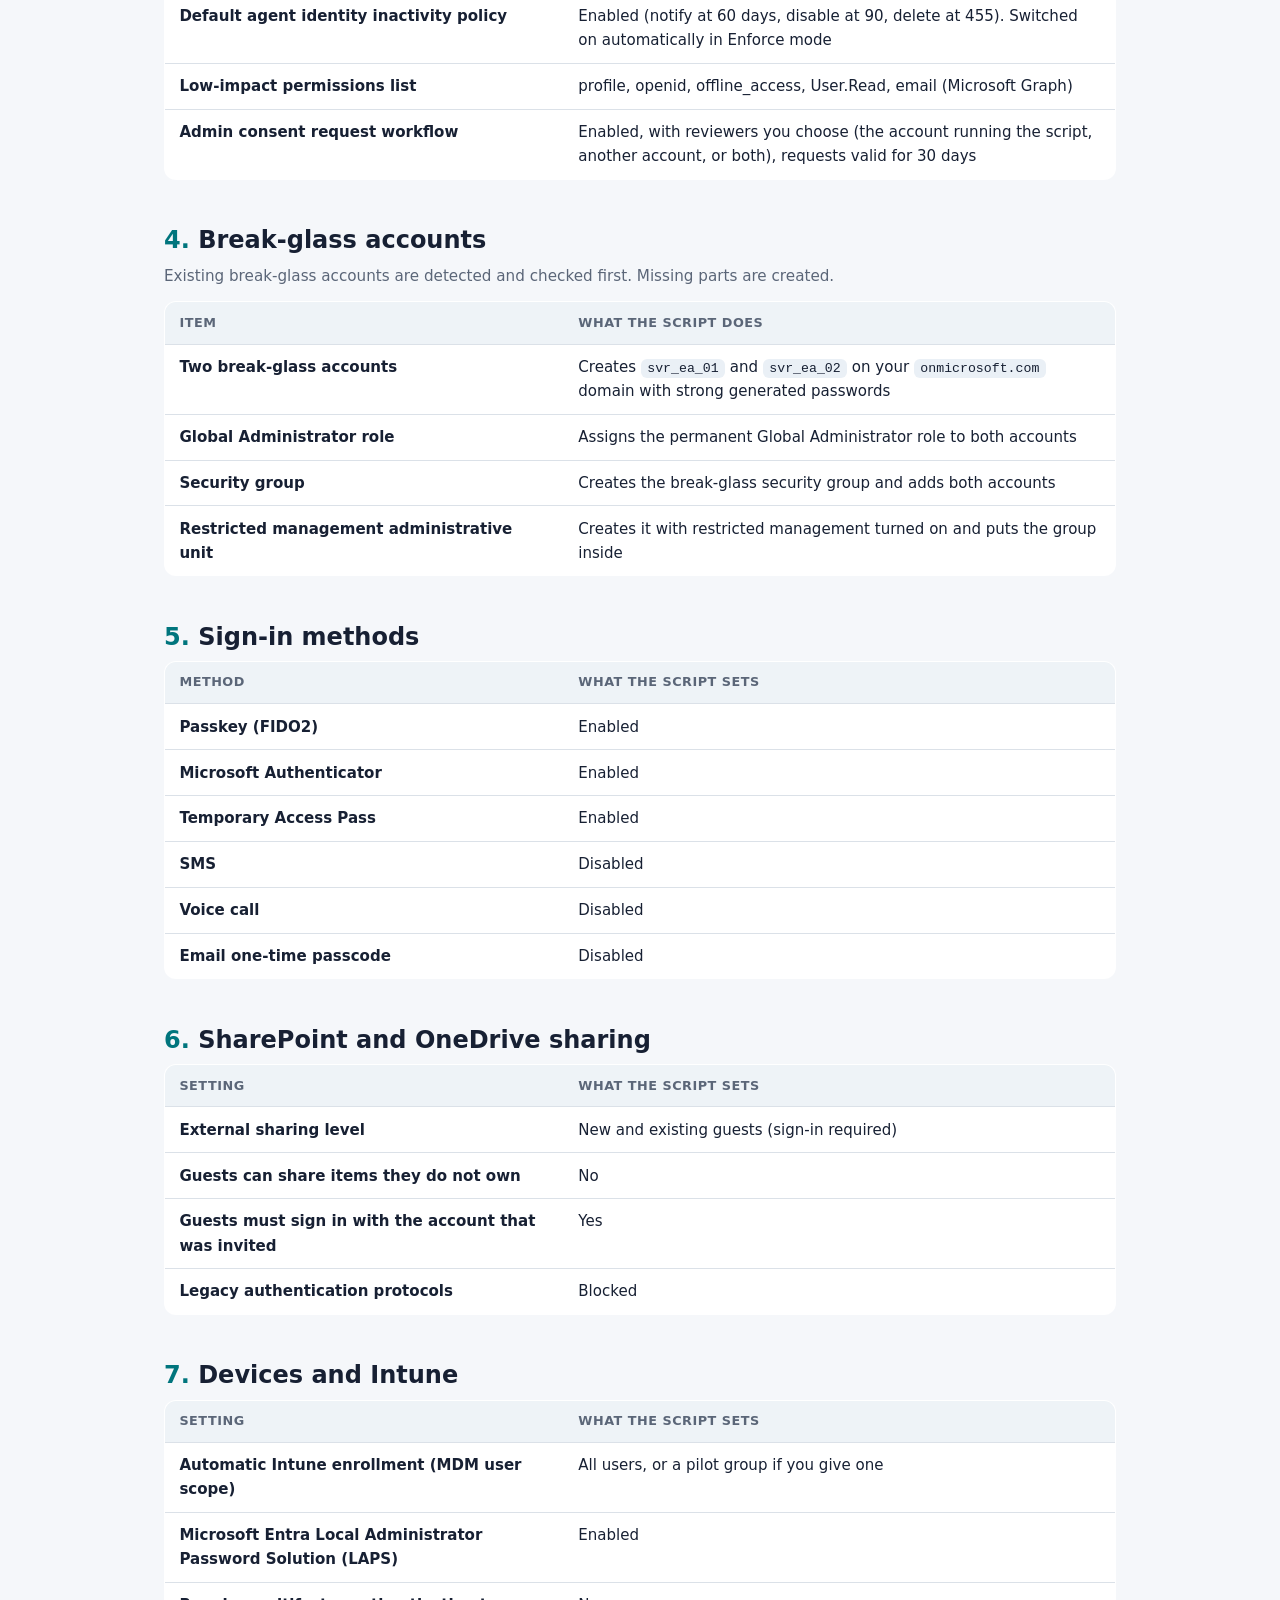
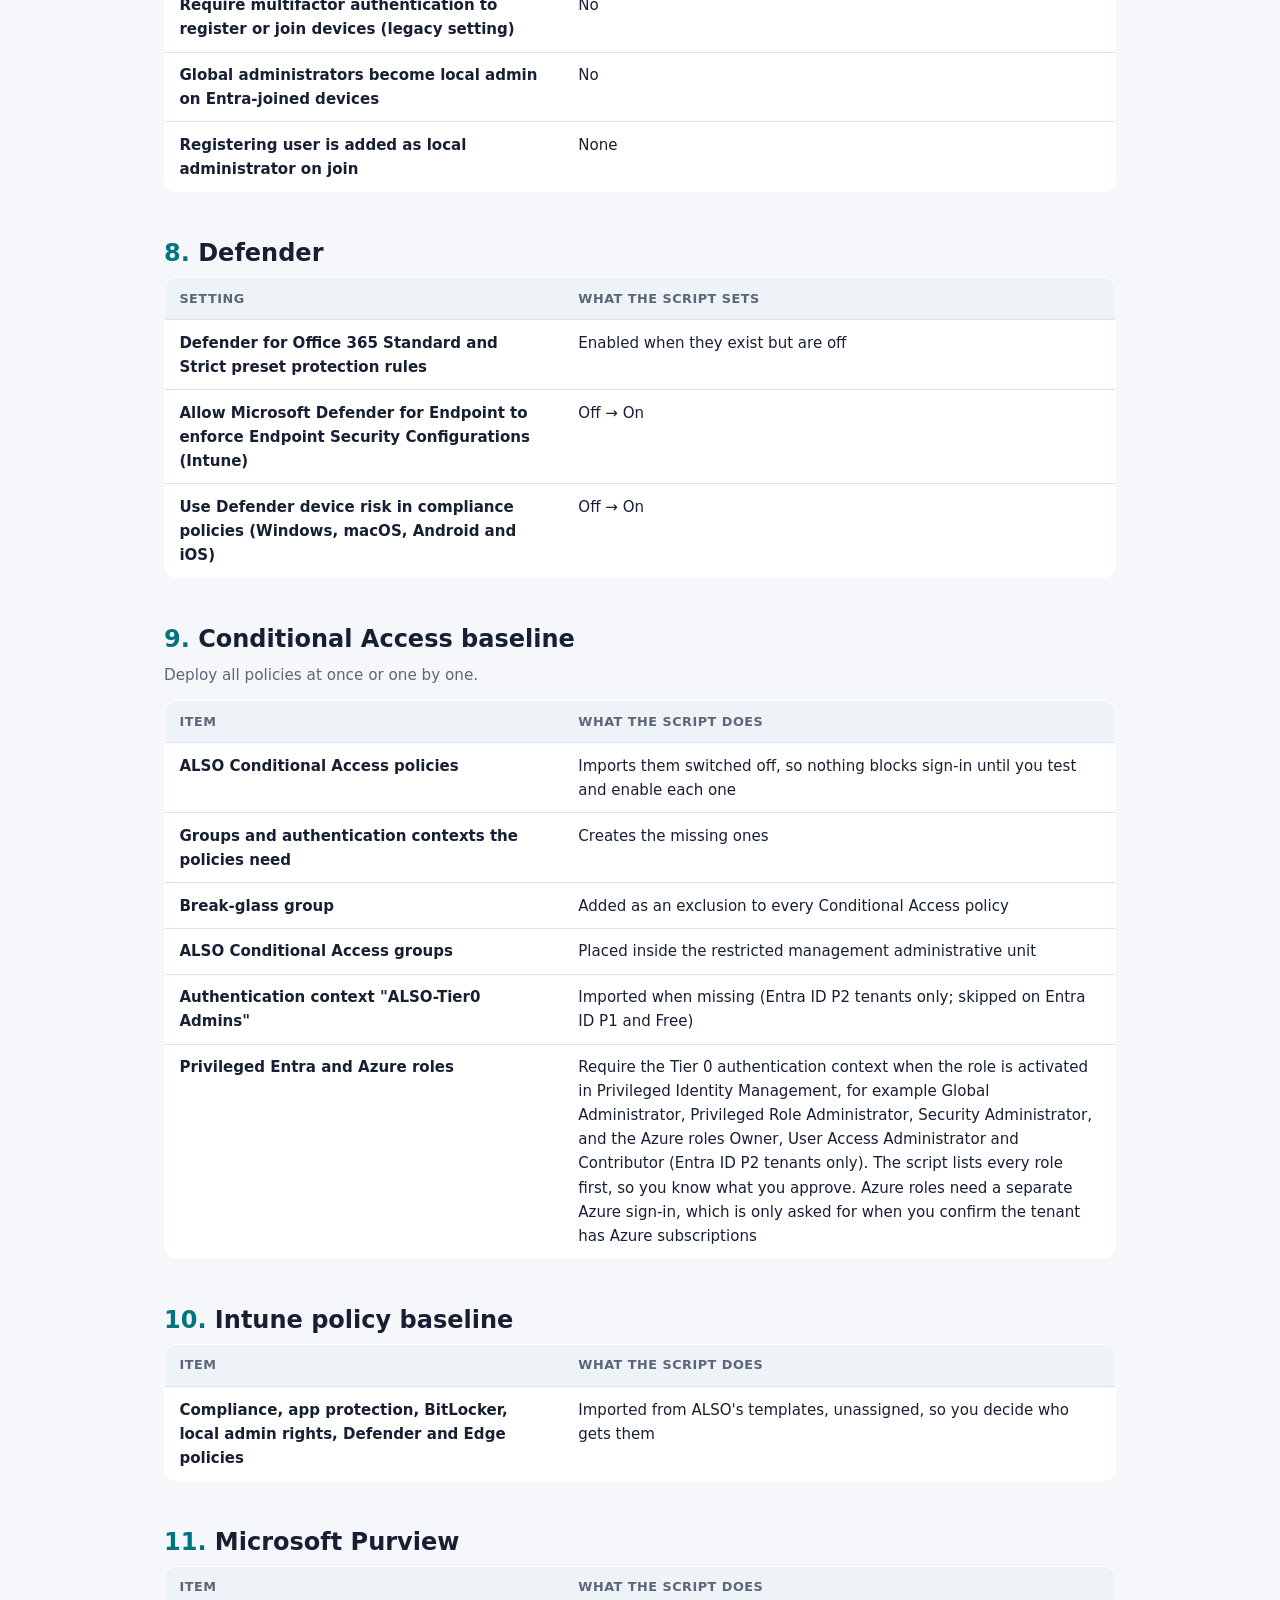
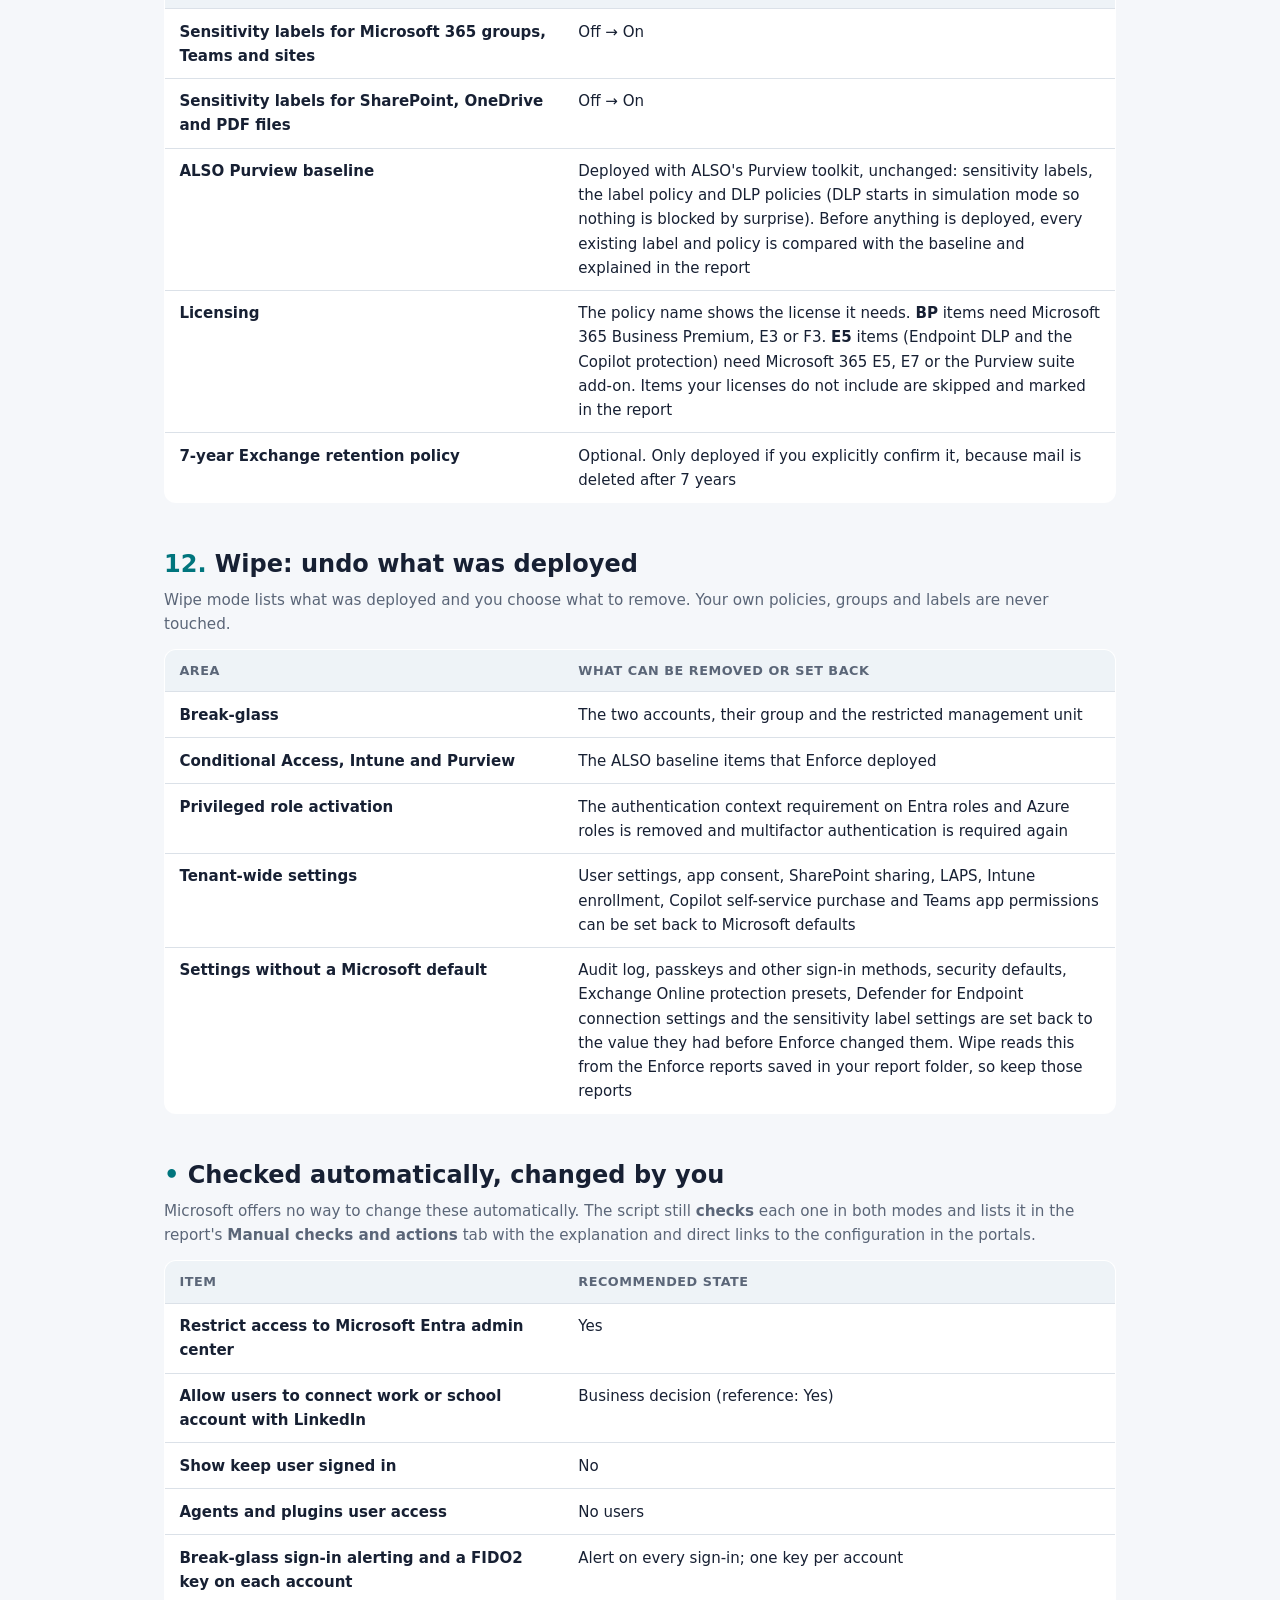
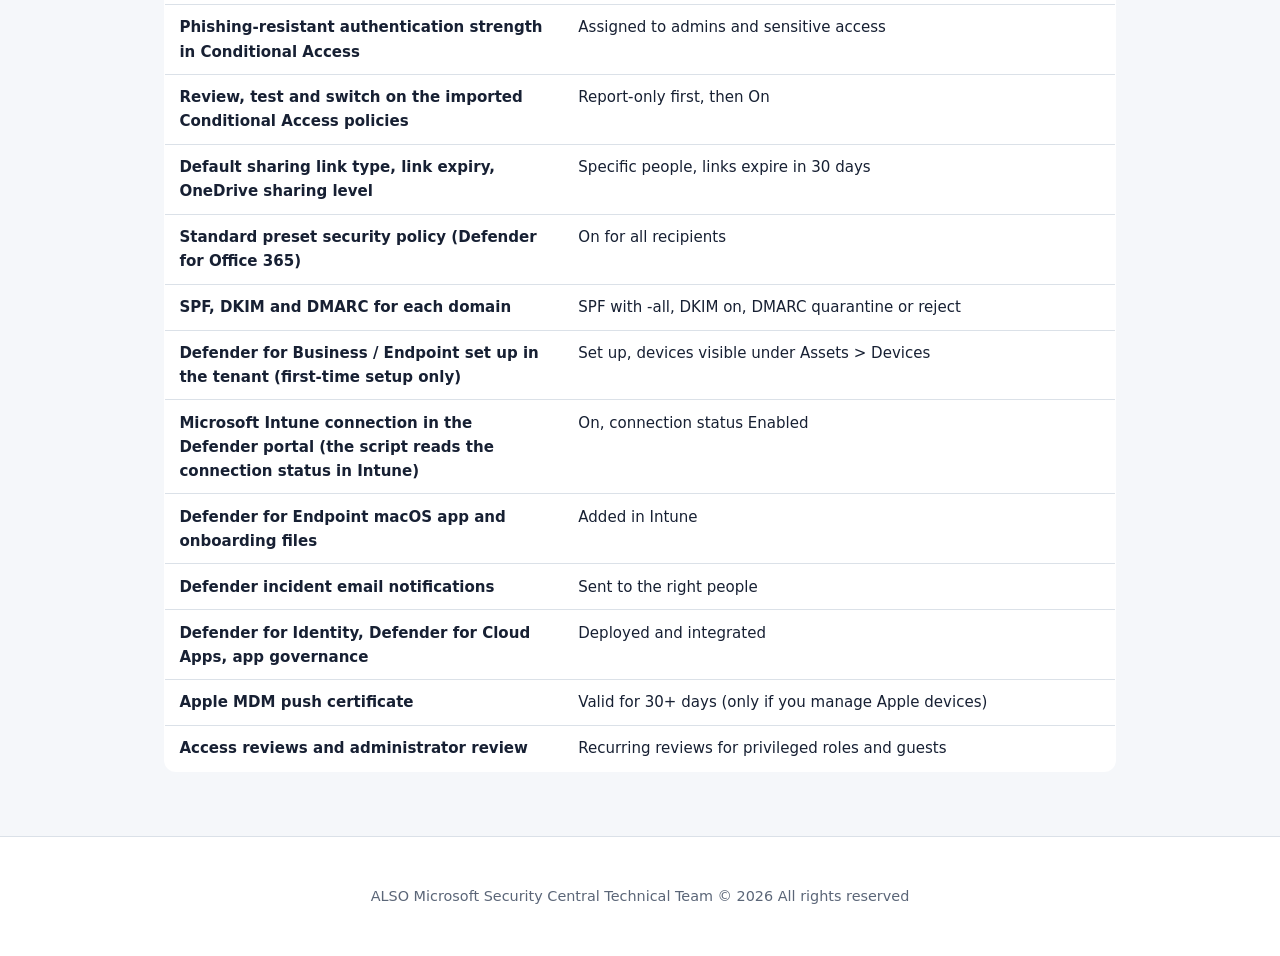
==== commit 0f0e3e37: "Purview: run ALSO toolkit unchanged, BP/E5 licensing, clearer discovery; Wipe covers all Enforce cha" ====
--- a/docs/automated-settings.html
+++ b/docs/automated-settings.html
@@ -133,7 +133,8 @@
   <table class="set"><tr><th>Item</th><th>What the script does</th></tr>
     <tr><td>Sensitivity labels for Microsoft 365 groups, Teams and sites</td><td>Off &rarr; On</td></tr>
     <tr><td>Sensitivity labels for SharePoint, OneDrive and PDF files</td><td>Off &rarr; On</td></tr>
-    <tr><td>ALSO Purview baseline</td><td>Creates or updates sensitivity labels, the label policy and DLP policies (DLP starts in simulation mode so nothing is blocked by surprise)</td></tr>
+    <tr><td>ALSO Purview baseline</td><td>Deployed with ALSO's Purview toolkit, unchanged: sensitivity labels, the label policy and DLP policies (DLP starts in simulation mode so nothing is blocked by surprise). Before anything is deployed, every existing label and policy is compared with the baseline and explained in the report</td></tr>
+    <tr><td>Licensing</td><td>The policy name shows the license it needs. <b>BP</b> items need Microsoft 365 Business Premium, E3 or F3. <b>E5</b> items (Endpoint DLP and the Copilot protection) need Microsoft 365 E5, E7 or the Purview suite add-on. Items your licenses do not include are skipped and marked in the report</td></tr>
     <tr><td>7-year Exchange retention policy</td><td>Optional. Only deployed if you explicitly confirm it, because mail is deleted after 7 years</td></tr>
   </table>
 
@@ -142,8 +143,9 @@
   <table class="set"><tr><th>Area</th><th>What can be removed or set back</th></tr>
     <tr><td>Break-glass</td><td>The two accounts, their group and the restricted management unit</td></tr>
     <tr><td>Conditional Access, Intune and Purview</td><td>The ALSO baseline items that Enforce deployed</td></tr>
-    <tr><td>Privileged role activation</td><td>The authentication context requirement on Entra roles is removed and multifactor authentication is required again</td></tr>
-    <tr><td>Tenant-wide settings</td><td>User settings, app consent, SharePoint sharing, LAPS and Intune enrollment can be set back to Microsoft defaults</td></tr>
+    <tr><td>Privileged role activation</td><td>The authentication context requirement on Entra roles and Azure roles is removed and multifactor authentication is required again</td></tr>
+    <tr><td>Tenant-wide settings</td><td>User settings, app consent, SharePoint sharing, LAPS, Intune enrollment, Copilot self-service purchase and Teams app permissions can be set back to Microsoft defaults</td></tr>
+    <tr><td>Settings without a Microsoft default</td><td>Audit log, passkeys and other sign-in methods, security defaults, Exchange Online protection presets, Defender for Endpoint connection settings and the sensitivity label settings are set back to the value they had before Enforce changed them. Wipe reads this from the Enforce reports saved in your report folder, so keep those reports</td></tr>
   </table>
 
   <h2 id="manual"><span>&bull;</span> Checked automatically, changed by you</h2>
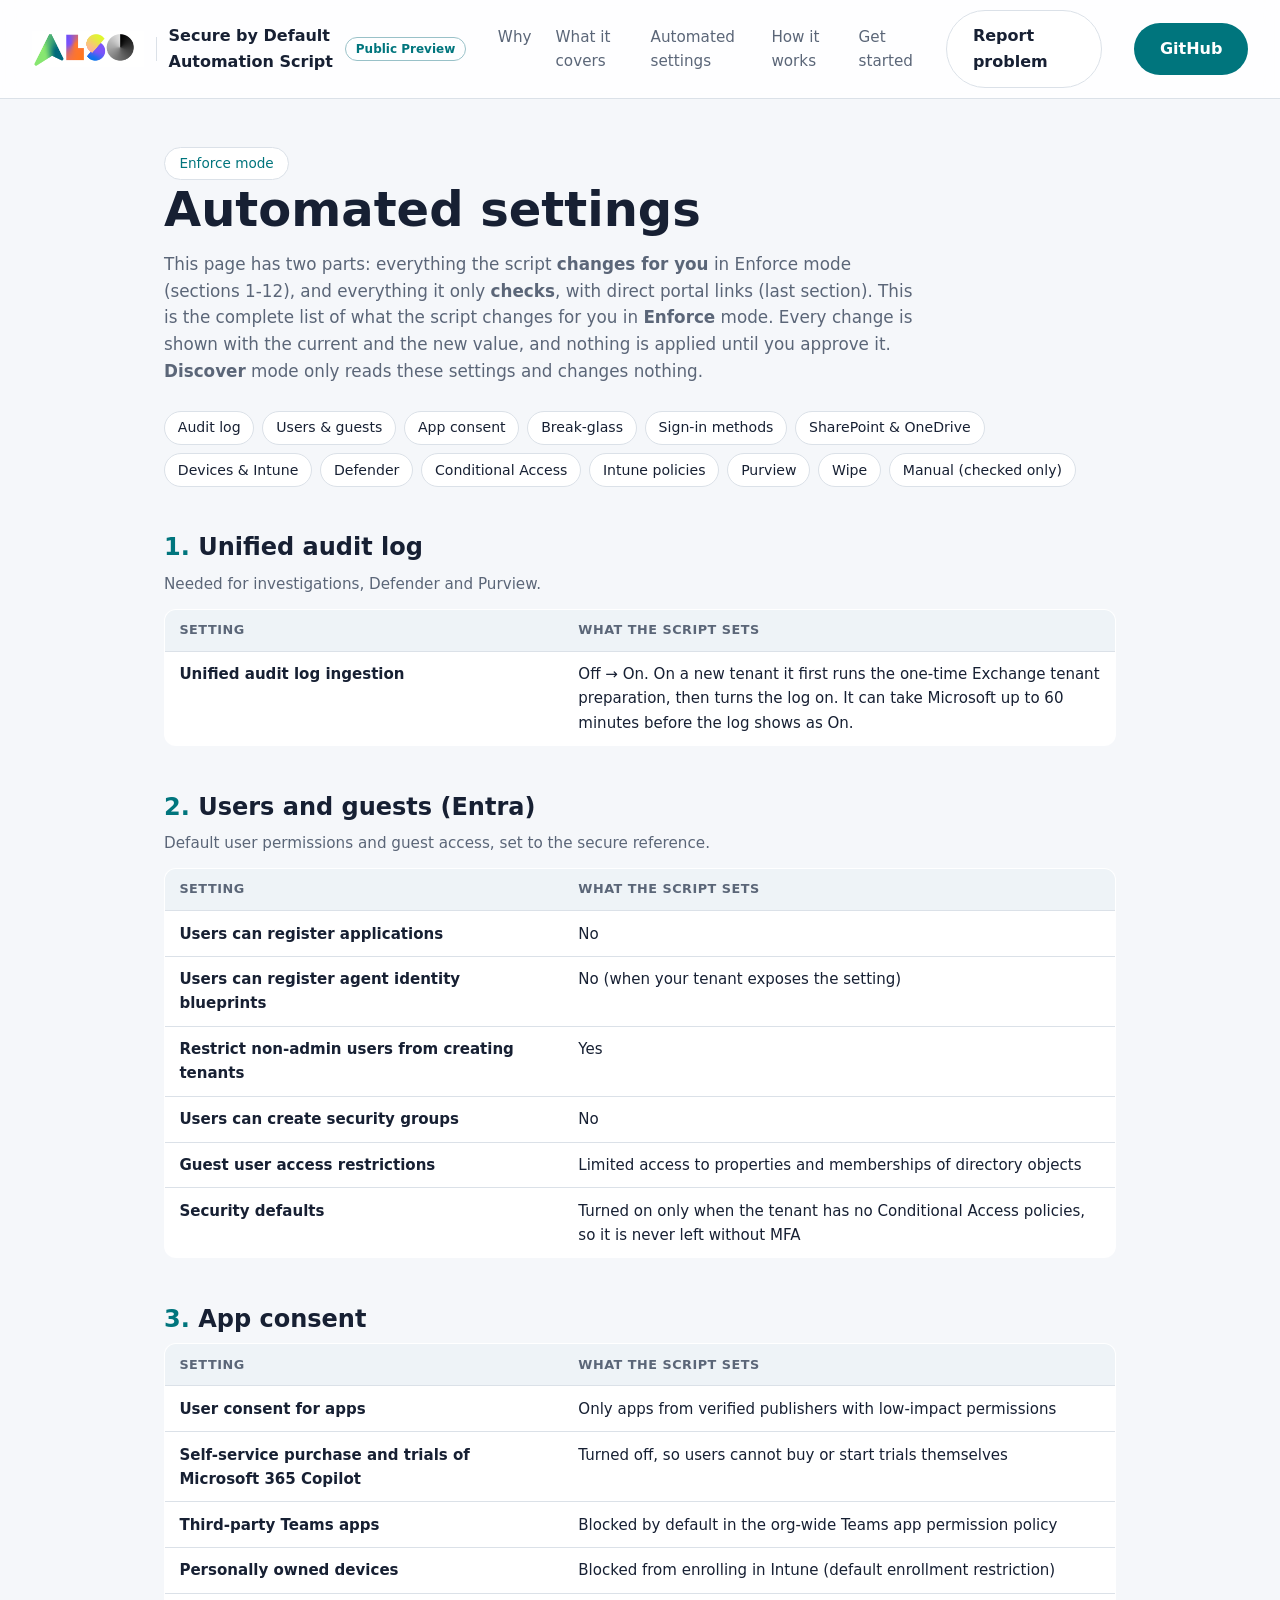
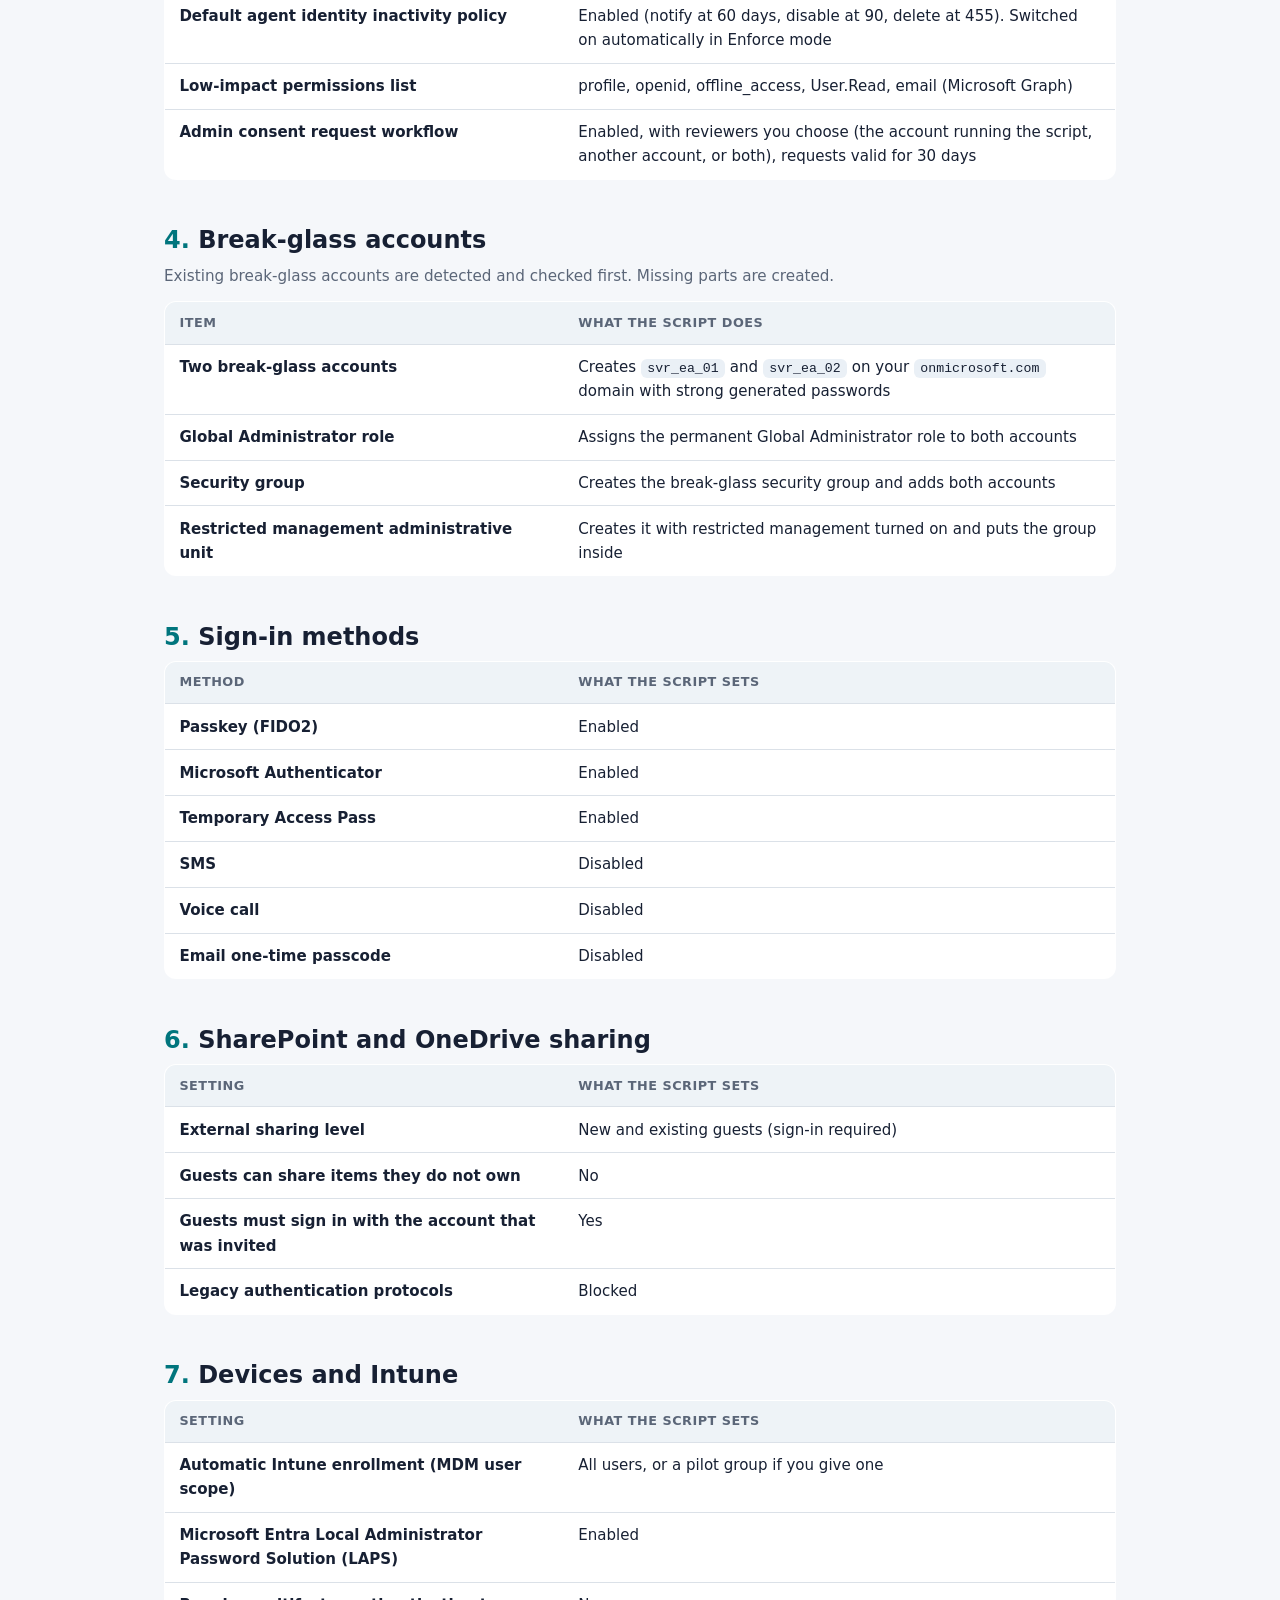
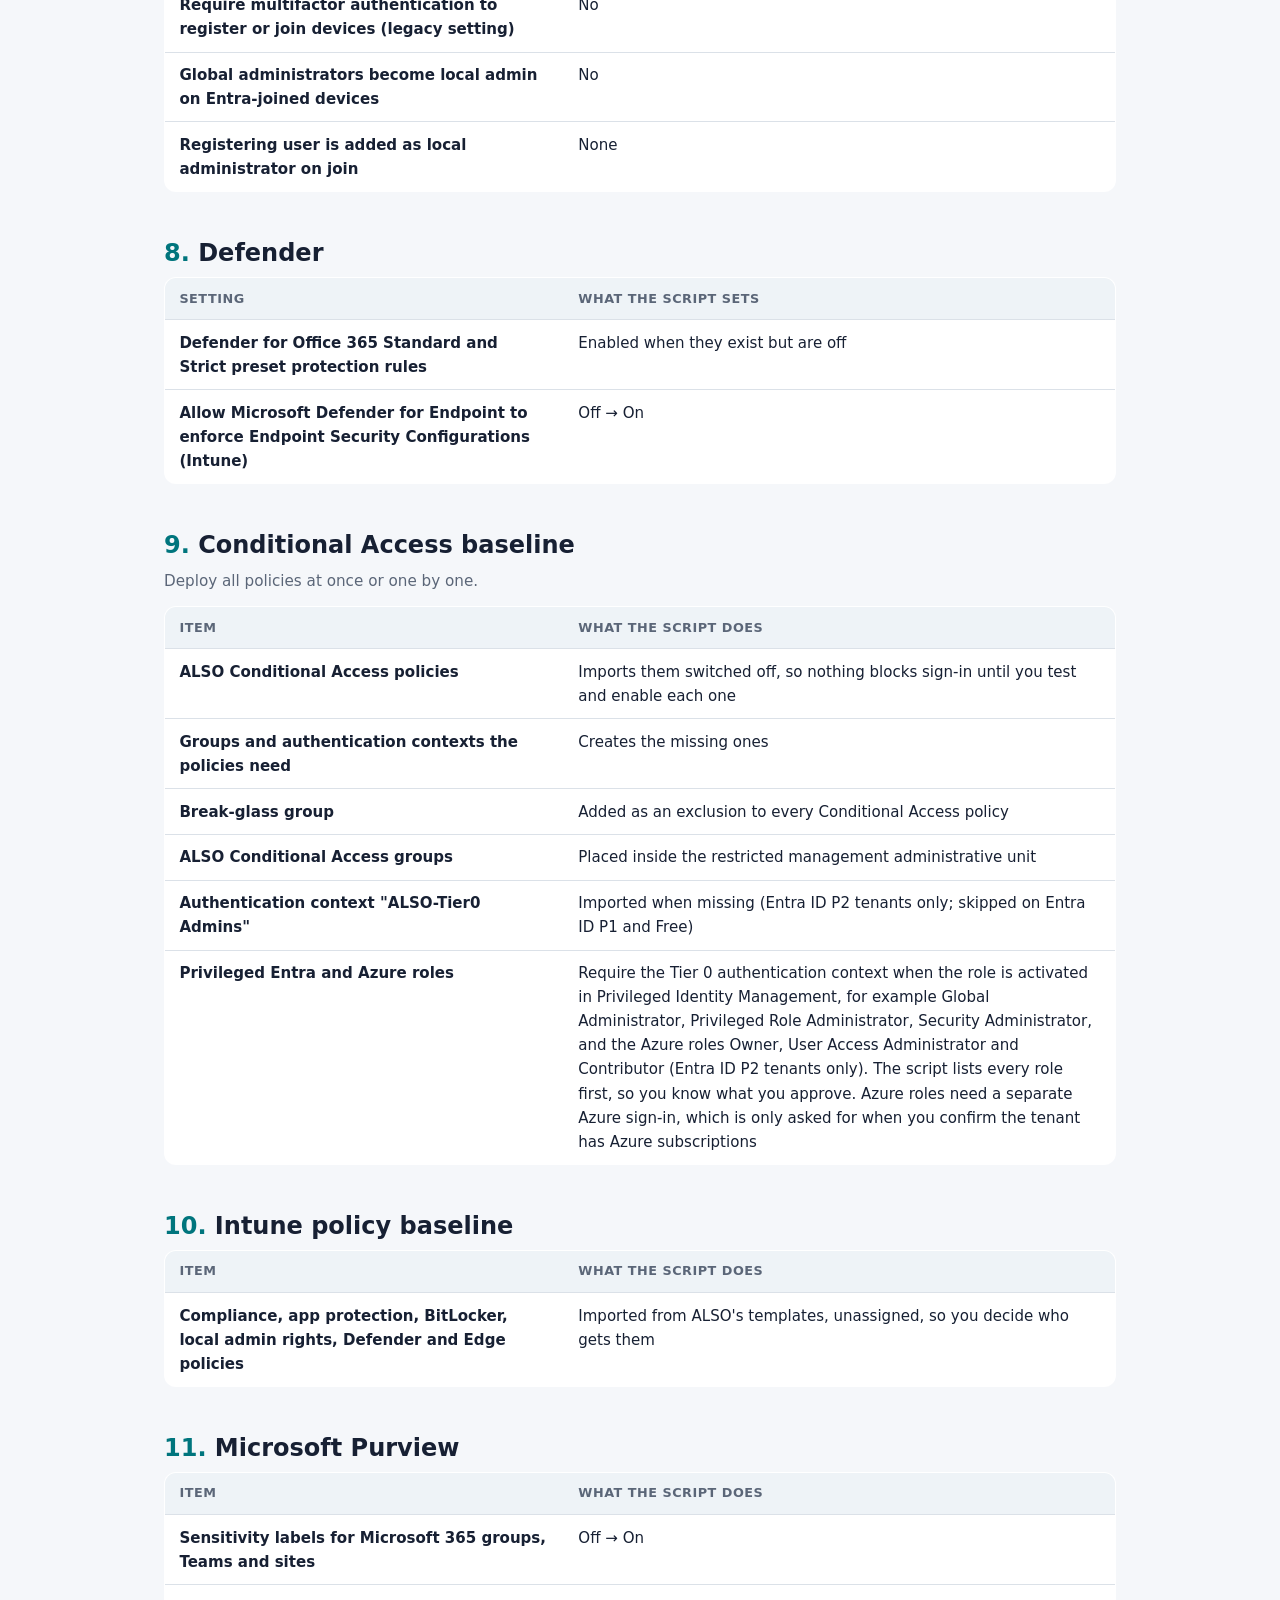
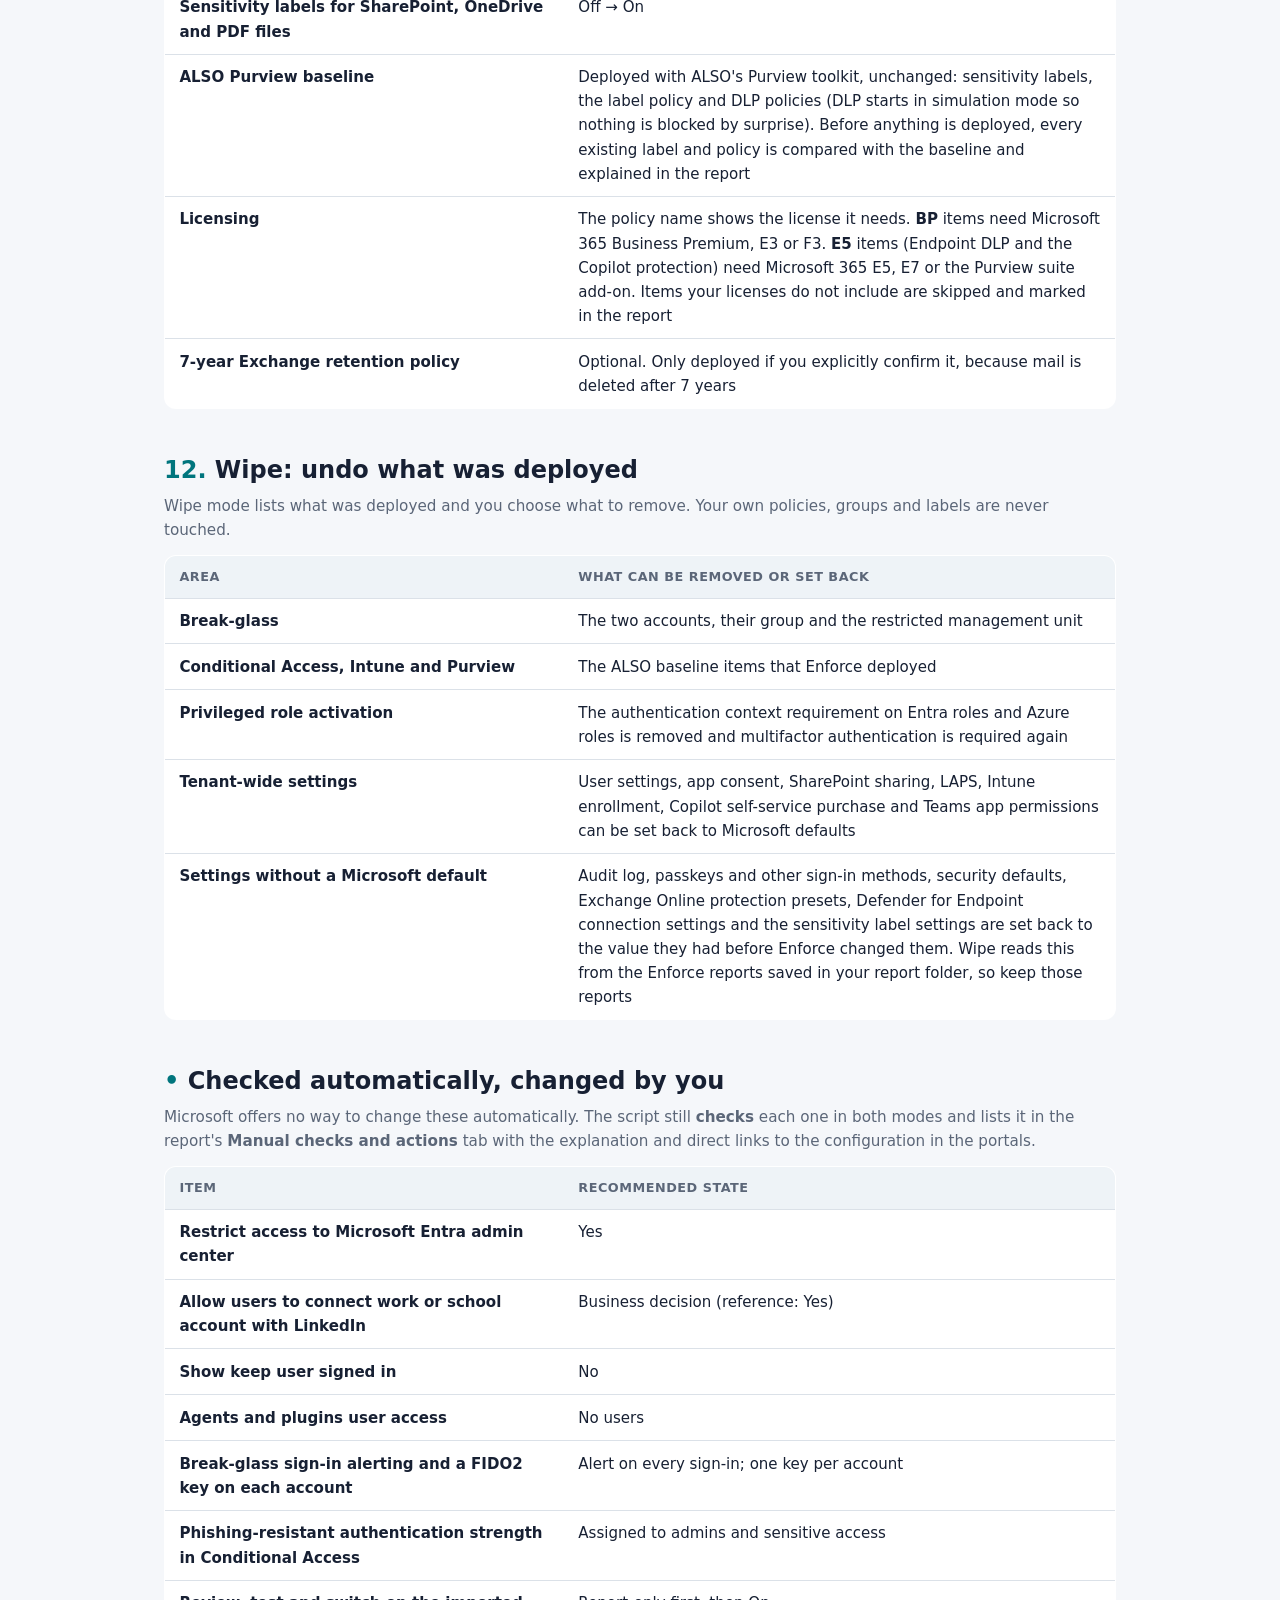
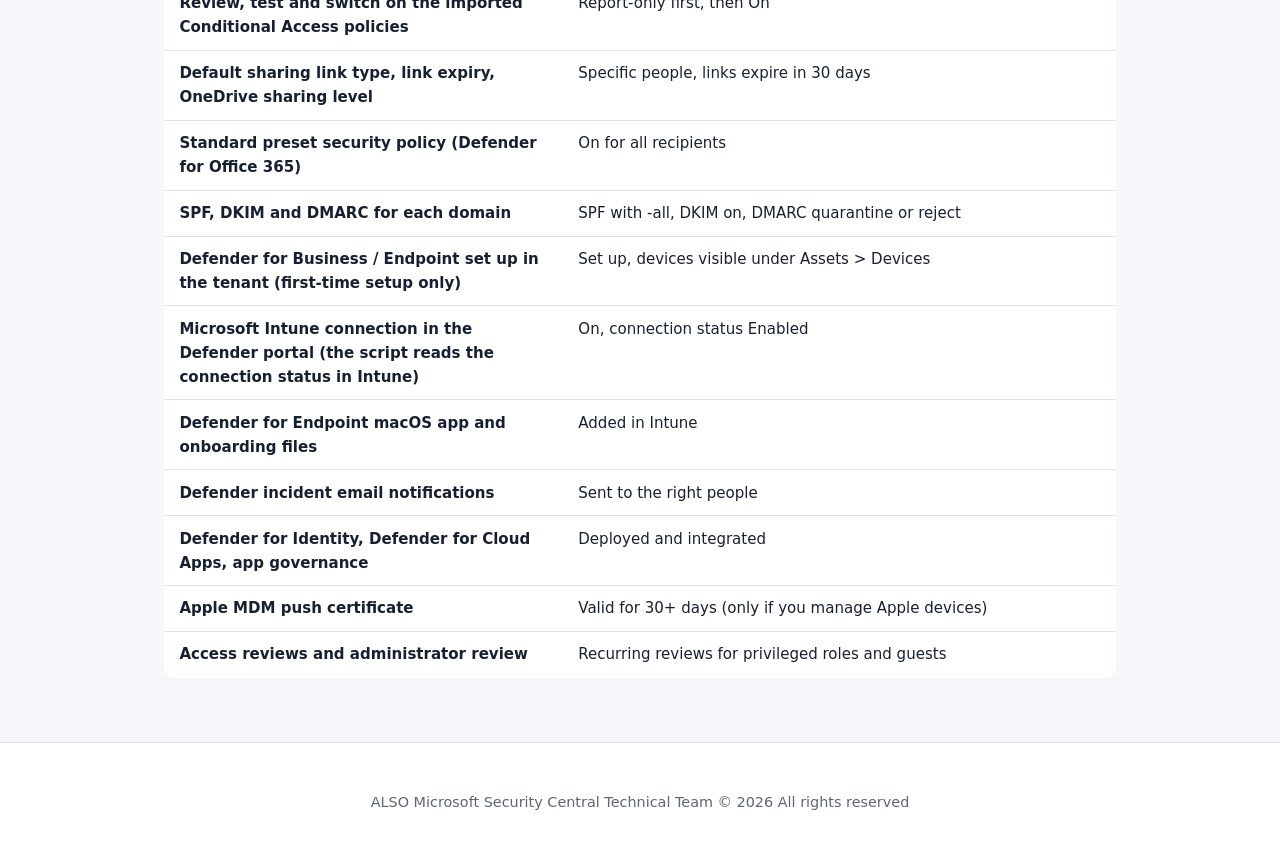
==== commit dd111133: "Remove Defender device risk setting; tidy Purview console output; make SharePoint label settings sti" ====
--- a/docs/automated-settings.html
+++ b/docs/automated-settings.html
@@ -110,7 +110,6 @@
   <table class="set"><tr><th>Setting</th><th>What the script sets</th></tr>
     <tr><td>Defender for Office 365 Standard and Strict preset protection rules</td><td>Enabled when they exist but are off</td></tr>
     <tr><td>Allow Microsoft Defender for Endpoint to enforce Endpoint Security Configurations (Intune)</td><td>Off &rarr; On</td></tr>
-    <tr><td>Use Defender device risk in compliance policies (Windows, macOS, Android and iOS)</td><td>Off &rarr; On</td></tr>
   </table>
 
   <h2 id="ca"><span>9.</span> Conditional Access baseline</h2>
